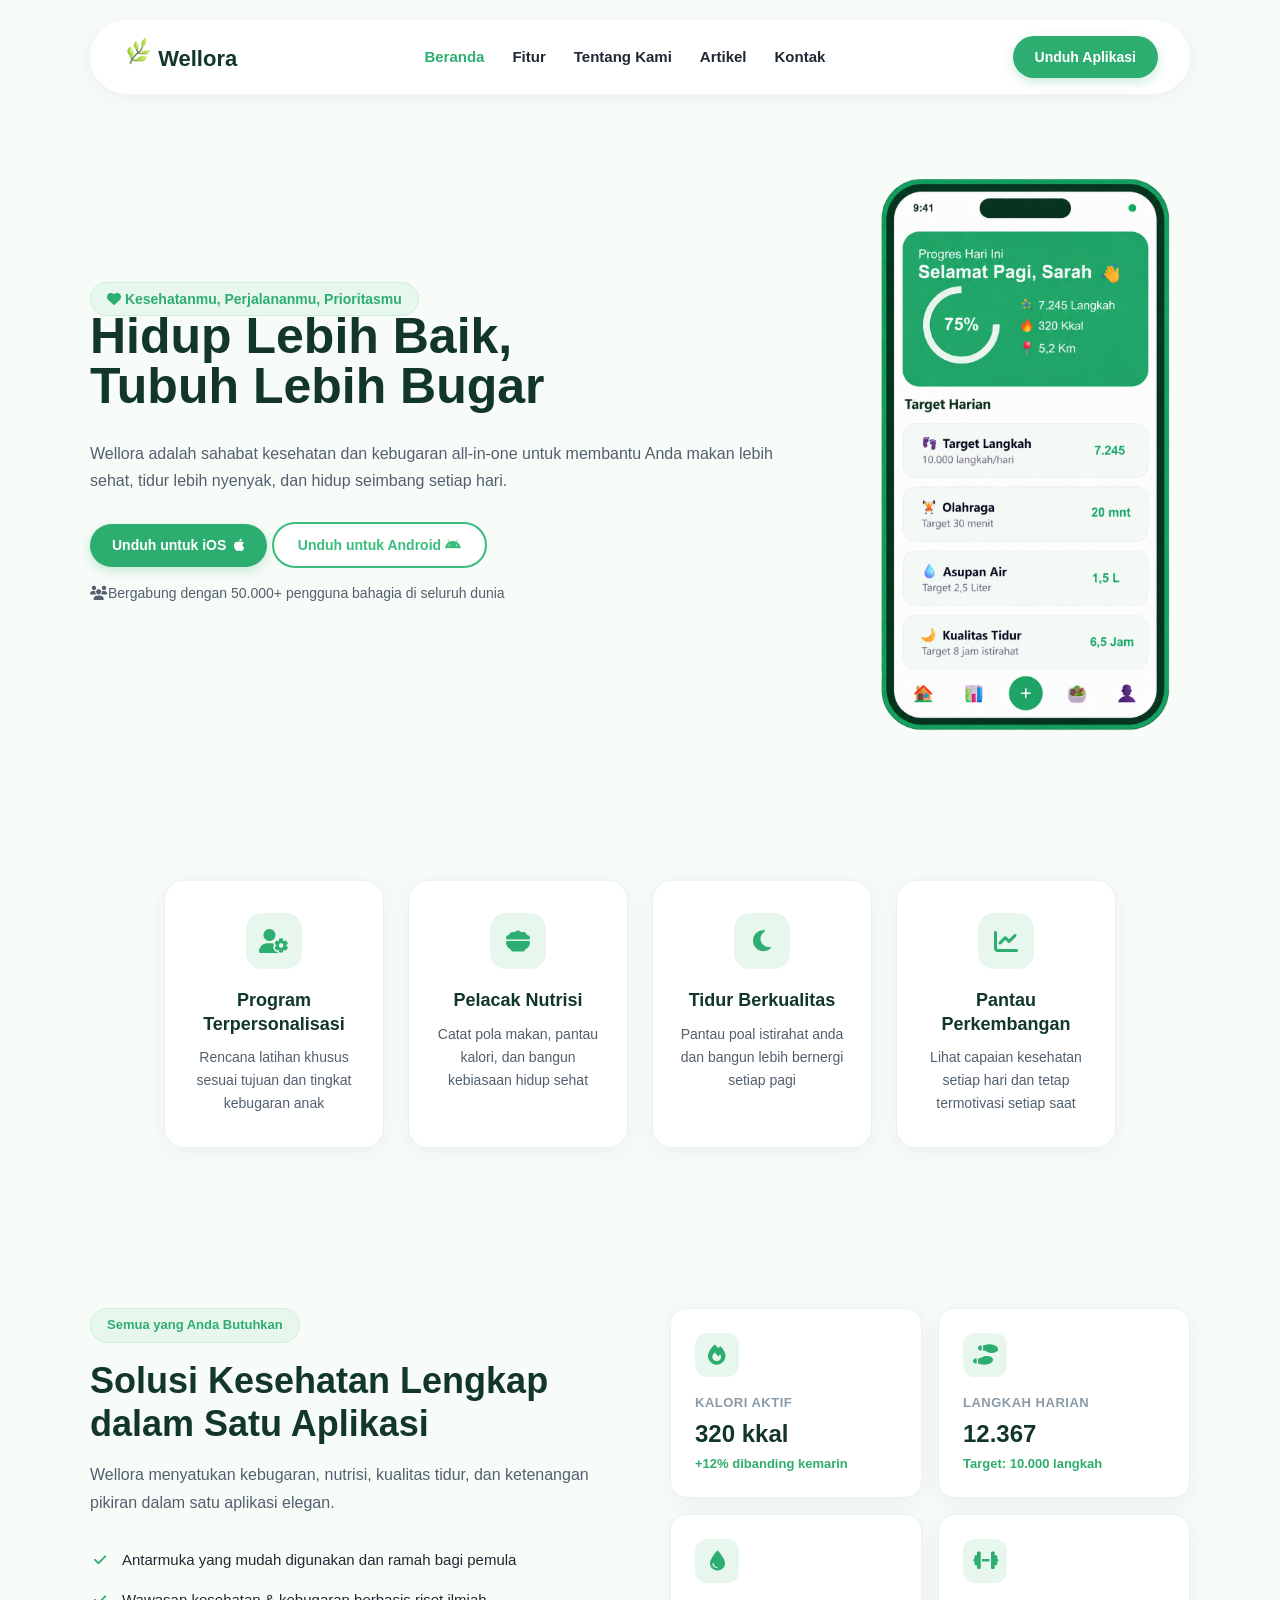
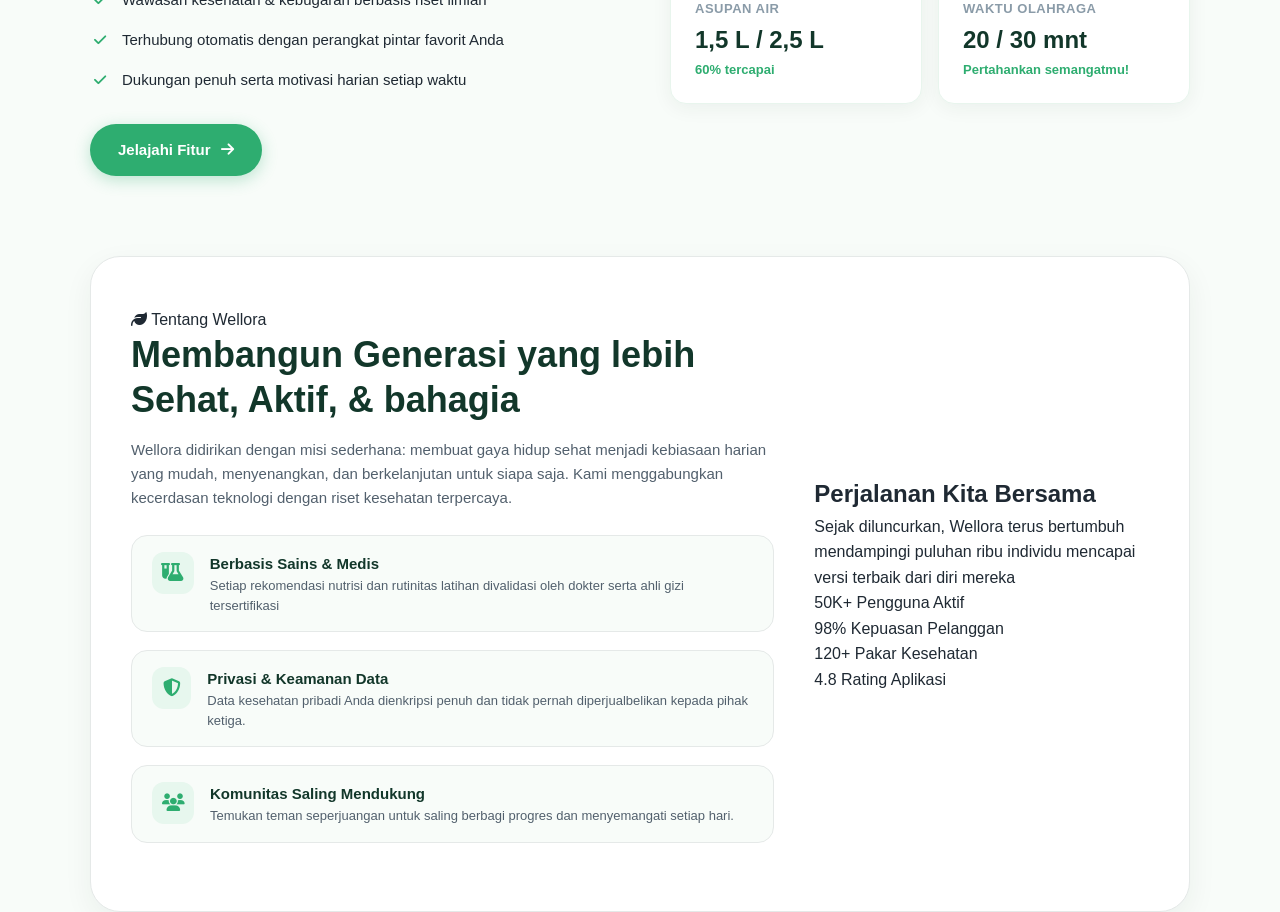
==== index.html @ 3862fff4 "penambahan about lagi" ====
<!DOCTYPE html>
<html lang="en">
<head>
    <meta charset="UTF-8">
    <meta name="viewport" content="width=device-width, initial-scale=1.0">
    <title>Wellora</title>
    <link rel="stylesheet" href="style.css">
    <link rel="stylesheet" href="https://cdnjs.cloudflare.com/ajax/libs/font-awesome/6.7.2/css/all.min.css" />
</head>
<body>
    <header>
        <!-- logo -->
        <a href="#" class="nav-logo">
            <span class="nav-logo-icon">
                <img src="assets/logo wellora.png" alt="icon wellora" width="30" height="30">
            </span>
            Wellora
            </a>
        <!-- menu -->
        <nav class="nav-menu">
        <a href="#" class="nav-item active"> Beranda </a>
        <a href="#" class="nav-item"> Fitur </a>
        <a href="#" class="nav-item"> Tentang Kami </a>
        <a href="#" class="nav-item"> Artikel </a>
        <a href="#" class="nav-item"> Kontak </a>
        </nav>

        <!-- tombol -->
         <div class="nav-button">
            <a href="#" class="btn-unduh"> Unduh Aplikasi </a>
         </div>


    </header>

    <hero>
        <section class="hero">
        <div class="text-hero">
            <span class="badge-hero">
                <i class="fa-solid fa-heart"></i>
                Kesehatanmu, Perjalananmu, Prioritasmu</span>
            <h1 class="judul-hero">
                Hidup Lebih Baik,<br> Tubuh Lebih Bugar
            </h1>

            <p class="hero-description">Wellora adalah sahabat kesehatan dan kebugaran all-in-one untuk membantu Anda makan lebih sehat, tidur
                lebih nyenyak, dan hidup seimbang setiap hari.</p>

            <a href="#" class="button-hero-ios">Unduh untuk iOS <i class="fa-brands fa-apple"></i></a>
            <a href="#" class="button-hero-android">Unduh untuk Android <i class="fa-brands fa-android"></i></a>

        <div class="tagline">
            <i class="fa-solid fa-users"></i>Bergabung dengan 50.000+ pengguna bahagia di seluruh dunia
        </div>

        </div>

        <div class="gambar-hero">
            <img src="assets/mobile.png" alt="mobile apps" class="gambar">
        </div>
        </section>
    </hero>
    <!-- card 1 -->
    <section class="features">
      <div class="features-grid">
        <div class="feature-card">
          <div class="feature-icon">
            <i class="fa-solid fa-user-gear"></i>
          </div>
          <h3 class="feature-title">Program Terpersonalisasi</h3>
          <p class="feature-desc">Rencana latihan khusus sesuai tujuan dan tingkat kebugaran anak</p>
        </div>

        <!-- card 2 -->
        <div class="feature-card">
          <div class="feature-icon">
            <i class="fa-solid fa-bowl-food"></i>
          </div>
          <h3 class="feature-title">Pelacak Nutrisi</h3>
          <p class="feature-desc">Catat pola makan, pantau kalori, dan bangun kebiasaan hidup sehat</p>
        </div>

        <!-- Card 3 -->
        <div class="feature-card">
          <div class="feature-icon">
            <i class="fa-solid fa-moon"></i>
          </div>
          <h3 class="feature-title">Tidur Berkualitas</h3>
          <p class="feature-desc">Pantau poal istirahat anda dan bangun lebih bernergi setiap pagi</p>
        </div>

        <!-- Card 4 -->
        <div class="feature-card">
          <div class="feature-icon">
            <i class="fa-solid fa-chart-line"></i>
          </div>
          <h3 class="feature-title">Pantau Perkembangan</h3>
          <p class="feature-desc">Lihat capaian kesehatan setiap hari dan tetap termotivasi setiap saat</p>
        </div>
    </section>
      <section class="solution">
        <div class="solution-container">
        <!-- Left Column -->
        <div class="solution-left">
          <span class="solution-badge">Semua yang Anda Butuhkan</span>
          <h2 class="solution-title">Solusi Kesehatan Lengkap dalam Satu Aplikasi</h2>
          <p class="solution-desc">Wellora menyatukan kebugaran, nutrisi, kualitas tidur, dan ketenangan pikiran dalam satu aplikasi elegan.</p>

          <ul class="solution-benefits">
            <li>
              <i class="fa-solid fa-check"></i>
              <span>Antarmuka yang mudah digunakan dan ramah bagi pemula</span>
            </li>
            <li>
              <i class="fa-solid fa-check"></i>
              <span>Wawasan kesehatan & kebugaran berbasis riset ilmiah</span>
            </li>
            <li>
              <i class="fa-solid fa-check"></i>
              <span>Terhubung otomatis dengan perangkat pintar favorit Anda</span>
            </li>
            <li>
              <i class="fa-solid fa-check"></i>
              <span>Dukungan penuh serta motivasi harian setiap waktu</span>
            </li>
          </ul>

          <a href="#" class="solution-btn">
            Jelajahi Fitur
            <i class="fa-solid fa-arrow-right"></i>
          </a>
        </div>

        <!-- Right Column -->
        <div class="solution-right">
          <div class="stats-grid">
            <div class="stat-card">
              <div class="stat-icon">
                <i class="fa-solid fa-fire"></i>
              </div>
              <p class="stat-label">Kalori Aktif</p>
              <p class="stat-value">320 kkal</p>
              <p class="stat-desc">+12% dibanding kemarin</p>
            </div>
            <div class="stat-card">
              <div class="stat-icon">
                <i class="fa-solid fa-shoe-prints"></i>
              </div>
              <p class="stat-label">Langkah Harian</p>
              <p class="stat-value">12.367</p>
              <p class="stat-desc">Target: 10.000 langkah</p>
            </div>
            <div class="stat-card">
              <div class="stat-icon">
                <i class="fa-solid fa-droplet"></i>
              </div>
              <p class="stat-label">Asupan Air</p>
              <p class="stat-value">1,5 L / 2,5 L</p>
              <p class="stat-desc">60% tercapai</p>
            </div>
            <div class="stat-card">
              <div class="stat-icon">
                <i class="fa-solid fa-dumbbell"></i>
              </div>
              <p class="stat-label">Waktu Olahraga</p>
              <p class="stat-value">20 / 30 mnt</p>
              <p class="stat-desc">Pertahankan semangatmu!</p>
            </div>
          </div>
        </div>
      </div>
      </section>
      
    <section class="about">
      <div class="about-kiri">
        <span class="about-badge">
          <i class="fa-solid fa-leaf"></i> Tentang Wellora
        </span>
        <h2 class="about-title"> Membangun Generasi yang lebih Sehat, Aktif, & bahagia
        </h2>
        <p class="about-desc">
          Wellora didirikan dengan misi sederhana: membuat gaya hidup sehat menjadi kebiasaan harian yang mudah, menyenangkan, dan berkelanjutan untuk siapa saja. Kami menggabungkan kecerdasan teknologi dengan riset kesehatan terpercaya.
        </p>
        <div class="about-value">
          <!-- value 1 -->
        <div class="value-item">
          <div class="value-icon">
            <i class="fa-solid fa-flask-vial"></i>
          </div>
          <div class="value-text">
              <div class="value-title">Berbasis Sains & Medis</div>
              <div class="value-desc">Setiap rekomendasi nutrisi dan rutinitas latihan divalidasi oleh dokter serta ahli gizi tersertifikasi</div>
          </div>
        </div>

                  <!-- value 2 -->
        <div class="value-item">
          <div class="value-icon">
            <i class="fa-solid fa-shield-halved"></i>
          </div>
          <div class="value-text">
            <div class="value-title">Privasi & Keamanan Data</div>
            <div class="value-desc">Data kesehatan pribadi Anda dienkripsi penuh dan tidak pernah diperjualbelikan kepada pihak ketiga.</div> 
          </div>
        </div>

                  <!-- value 3 -->
        <div class="value-item">
          <div class="value-icon">
            <i class="fa-solid fa-users"></i>
          </div>
          <div class="value-text">
          <div class="value-title">Komunitas Saling Mendukung</div>
          <div class="value-desc">Temukan teman seperjuangan untuk saling berbagi progres dan menyemangati setiap hari.</div>
          </div>
          </div>
        </div>
      </div>

      <div class="about-kanan">
        <div class="box-about-kanan">
          <h2 class="title-about-kanan"> Perjalanan Kita Bersama </h2>
          <p>Sejak diluncurkan, Wellora terus bertumbuh mendampingi 
            puluhan ribu individu mencapai versi 
            terbaik dari diri mereka</p>
            <div class="card-about-kanan">
              <div class="card-item">
                50K+
                Pengguna Aktif 
              </div>
              <div class="card-item">
                98%
                Kepuasan Pelanggan
              </div>
              <div class="card-item">
                120+
                Pakar Kesehatan
              </div>
              <div class="card-item">
                4.8
                Rating Aplikasi
              </div>
            </div>
        </div>
      </div>
    </section>
</body>
</html>
---- style.css ----
*{
    box-sizing: border-box;
    margin: 0;
    padding: 0;
}

body {
    font-family: 'Segoe UI', Tahoma, Geneva, Verdana, sans-serif;
    background-color: #F8FCF9;
    color: #1F2933;
    line-height: 1.6;
}

header {
    width: 90%;
    max-width: 1100px;
    background-color: white;
    border-radius: 40px;
    box-shadow: 0 4px 20px rgba(18, 55, 42, 0.06);
    margin: 20px auto 30px auto;
    display: flex;
    justify-content: space-between;
    padding: 16px 32px;
}

.nav-logo {
    font-size: 22px;
    font-weight: 800;
    color: #12372A;
    text-decoration: none;
}

.nav-menu {
    display: flex;
    align-items: center;
    gap: 28px;
}
.nav-item {
    text-decoration: none;
    font-weight: 600;
    font-size: 15px;
    color: #1F2933;
}

.nav-item:hover, .nav-item.active{
    color: #2EAD70;
    transition: color 0.2s ease;
}

.btn-unduh{
    background-color: #2EAD70;
    padding: 10px 22px;
    border-radius: 25px;
    color: white;
    text-decoration: none;
    font-weight: 700;
    font-size: 14px;
    display: flex;
    align-items: center;
    box-shadow: 0 4px 12px rgba(46, 173, 112, 0.25);
}

.btn-unduh:hover{
    background-color: #248C5A;
    transform: translateY(-2px);
    transition: transform 0.2px ease;
}

.hero, .about{
    width: 90%;
    max-width: 1100px;
    margin: 0 auto;
    display: flex;
    justify-content: space-between;
    align-items: center;
    gap: 40px;
    padding-top: 30px;
    padding-bottom: 60px;
}

.gambar{
    width: 100%;
    max-width: 500px;
    height: auto;
}

.badge-hero{
    color: #2EAD70;
    background-color: #E7F7EE;
    font-weight: 700;
    border-radius: 20px;
    padding: 8px 16px;
    font-size: 14px;
    border: 1px solid #cbefdb;
}

.judul-hero{
    font-size: 50px;
    font-weight: 800;
    display: flex;
    line-height: 1;
    color: #12372A;
}

.hero-description{
    font-size: 16px;
    color: #52606D;
    line-height: 1.65;
    margin-bottom: 30px;
    margin-top: 30px;
}

.button-hero-ios:hover{
    background-color: #248C5A;
    transform: translateY(-2px);
    transition: transform 0.2px ease;
}

.button-hero-ios{
    background-color: #2EAD70;
    padding: 10px 22px;
    border-radius: 25px;    
    color: white;
    font-weight: 700;
    font-size: 14px;
    display: inline-flex;
    align-items: center;
    box-shadow: 0 4px 12px rgba(46, 173, 112, 0.25);
    text-decoration: none;
    gap: 8px;
}

.button-hero-android{
    border: flex;
    padding: 13px 24px;
    border-radius: 25px;
    background-color: white;
    border: 2px solid #39bd7d;
    color: #39bd7d;
    font-weight: 700;
    font-size: 14px;
    align-items: center;
    text-decoration: none;
}

.button-hero-android:hover{
    color: white;
    background-color: #248C5A;
    transform: translateY(-2px);
    transition: transform 0.2s ease;
}

.tagline {
  font-size: 14px;
  margin-bottom: 25px;
  margin-top: 15px;
  line-height: 1.6;
  color: #52606d;
}

/* features secatin*/
.features {
  width: 90%;
  max-width: 1100px;
  margin: 0 auto;
  padding: 60px 0 80px;
}

.features-header {
  text-align: center;
  margin-bottom: 50px;
}

.features-title {
  font-size: 36px;
  font-weight: 800;
  color: #12372A;
  margin-bottom: 12px;
}

.features-subtitle {
  font-size: 16px;
  color: #52606D;
  line-height: 1.6;
}

.features-grid {
  display: flex;
  flex-wrap: wrap;
  justify-content: center;
  gap: 24px;
}

.feature-card {
  flex: 0 1 220px;
  background: white;
  border-radius: 20px;
  padding: 32px 24px;
  text-align: center;
  box-shadow: 0 4px 20px rgba(18, 55, 42, 0.06);
  border: 1px solid #E8F5ED;
  transition: all 0.3s ease;
}

.feature-card:hover {
  transform: translateY(-6px);
  box-shadow: 0 12px 32px rgba(18, 55, 42, 0.1);
  border-color: #CBEFDB;
}

.feature-icon {
  width: 56px;
  height: 56px;
  border-radius: 16px;
  background: #E7F7EE;
  display: flex;
  align-items: center;
  justify-content: center;
  margin: 0 auto 20px;
  color: #2EAD70;
  font-size: 24px;
  transition: all 0.3s ease;
}


.feature-title {
  font-size: 18px;
  font-weight: 700;
  color: #12372A;
  margin-bottom: 10px;
  line-height: 1.3;
}

.feature-desc {
  font-size: 14px;
  color: #52606D;
  line-height: 1.65;
}

.fitur{
  padding: 8px 16px;
  color: #44b980;
  font-weight: bold;
  font-size: 14px;
  background-color: #e1eae6;
  border-radius: 30px;
  border: 1px solid #afddc7;
}

.solution {
  width: 90%;
  max-width: 1100px;
  margin: 0 auto;
  padding: 80px 0;
}

.solution-container {
  display: grid;
  grid-template-columns: 1fr 1fr;
  gap: 60px;
  align-items: start;
}

/* Left Column */
.solution-badge {
  display: inline-block;
  padding: 6px 16px;
  font-size: 13px;
  font-weight: 700;
  color: #2EAD70;
  background: #E7F7EE;
  border: 1px solid #CBEFDB;
  border-radius: 100px;
  margin-bottom: 16px;
}

.solution-title {
  font-size: 36px;
  font-weight: 800;
  color: #12372A;
  line-height: 1.2;
  margin-bottom: 16px;
}

.solution-desc {
  font-size: 16px;
  color: #52606D;
  line-height: 1.7;
  margin-bottom: 32px;
}

.solution-benefits {
  list-style: none;
  margin-bottom: 32px;
}

.solution-benefits li {
  display: flex;
  align-items: flex-start;
  gap: 12px;
  font-size: 15px;
  color: #1F2933;
  line-height: 1.6;
  margin-bottom: 16px;
}

.solution-benefits i {
  color: #2EAD70;
  font-size: 14px;
  width: 20px;
  height: 20px;
  display: flex;
  align-items: center;
  justify-content: center;
  flex-shrink: 0;
  margin-top: 2px;
}

.solution-btn {
  display: inline-flex;
  align-items: center;
  gap: 10px;
  padding: 14px 28px;
  font-size: 15px;
  font-weight: 700;
  color: white;
  background: #2EAD70;
  border-radius: 100px;
  text-decoration: none;
  transition: all 0.3s ease;
  box-shadow: 0 4px 16px rgba(46, 173, 111, 0.3);
}

.solution-btn:hover {
  background: #248c5a;
  transform: translateY(-2px);
  box-shadow: 0 8px 24px rgba(46, 173, 111, 0.4);
}

/* Right Column */
.stats-grid {
  display: grid;
  grid-template-columns: 1fr 1fr;
  gap: 16px;
}

.stat-card {
  background: white;
  border-radius: 16px;
  padding: 24px;
  box-shadow: 0 4px 20px rgba(18, 55, 42, 0.06);
  border: 1px solid #E8F5ED;
  transition: all 0.3s ease;
}

.stat-card:hover {
  transform: translateY(-4px);
  box-shadow: 0 12px 32px rgba(18, 55, 42, 0.1);
  border-color: #CBEFDB;
}

.stat-icon {
  width: 44px;
  height: 44px;
  border-radius: 12px;
  background: #E7F7EE;
  display: flex;
  align-items: center;
  justify-content: center;
  color: #2EAD70;
  font-size: 20px;
  margin-bottom: 16px;
}

.stat-label {
  font-size: 13px;
  font-weight: 600;
  color: #8A9BA8;
  text-transform: uppercase;
  letter-spacing: 0.5px;
  margin-bottom: 6px;
}

.stat-value {
  font-size: 24px;
  font-weight: 800;
  color: #12372A;
  line-height: 1.2;
  margin-bottom: 6px;
}

.stat-desc {
  font-size: 13px;
  color: #2EAD70;
  font-weight: 600;
  line-height: 1.4;
}
/* about */


.about{
  background-color: white;
  border-radius: 30px;
  box-shadow: 0 10px 30px rgba(18, 55, 42, 0.06);
  border:  1px solid #E5E9E8;
  padding: 50px 40px;
}

.about-kiri{

}

.about-title{
  font-size: 36px;
  color: #12372A;
  font-weight: 800;
  line-height: 1.25;
  margin-bottom: 16px;
}

.about-desc{
  font-size: 15px;
  color: #52606D;
  line-height: 1.6;
  margin-bottom: 25px;
}

.value-item{
  display: flex;
  gap: 16px;
  background-color: #F8FCF9;
  padding: 16px 20px;
  border-radius: 16px;
  border: 1px solid #E5E9E8;
  margin-bottom: 18px;
}

.value-icon{
  border-radius: 12px;
  font-size: 18px;
  color: #2EAD70;
  background-color: #E7F7EE;
  width: 42px;
  height: 42px;
  display: flex;
  align-items: center;
  justify-content: center;
}

.value-title{
  font-weight: 700;
  font-size: 15px;
  color: #12372A;
}

.value-desc{
  font-size: 13px;
  color: #52606D;
  line-height: 1.5;
}
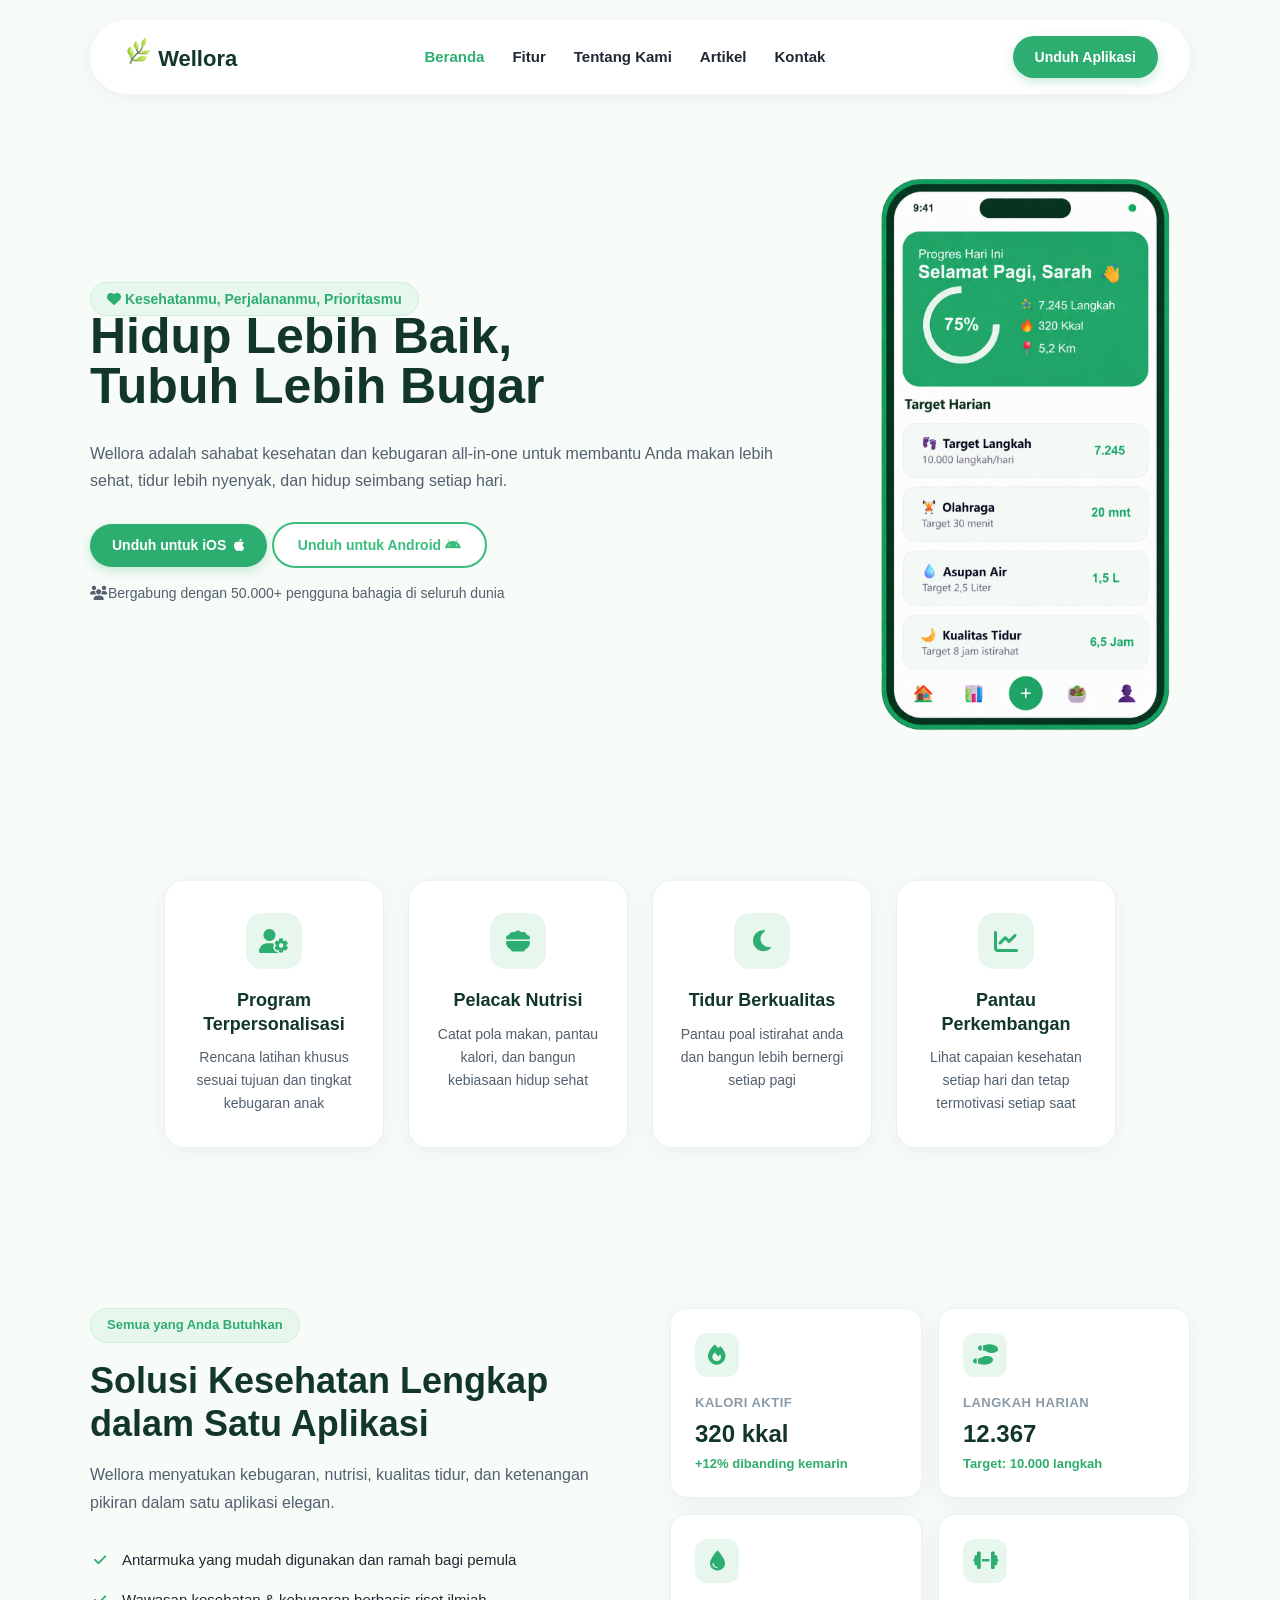
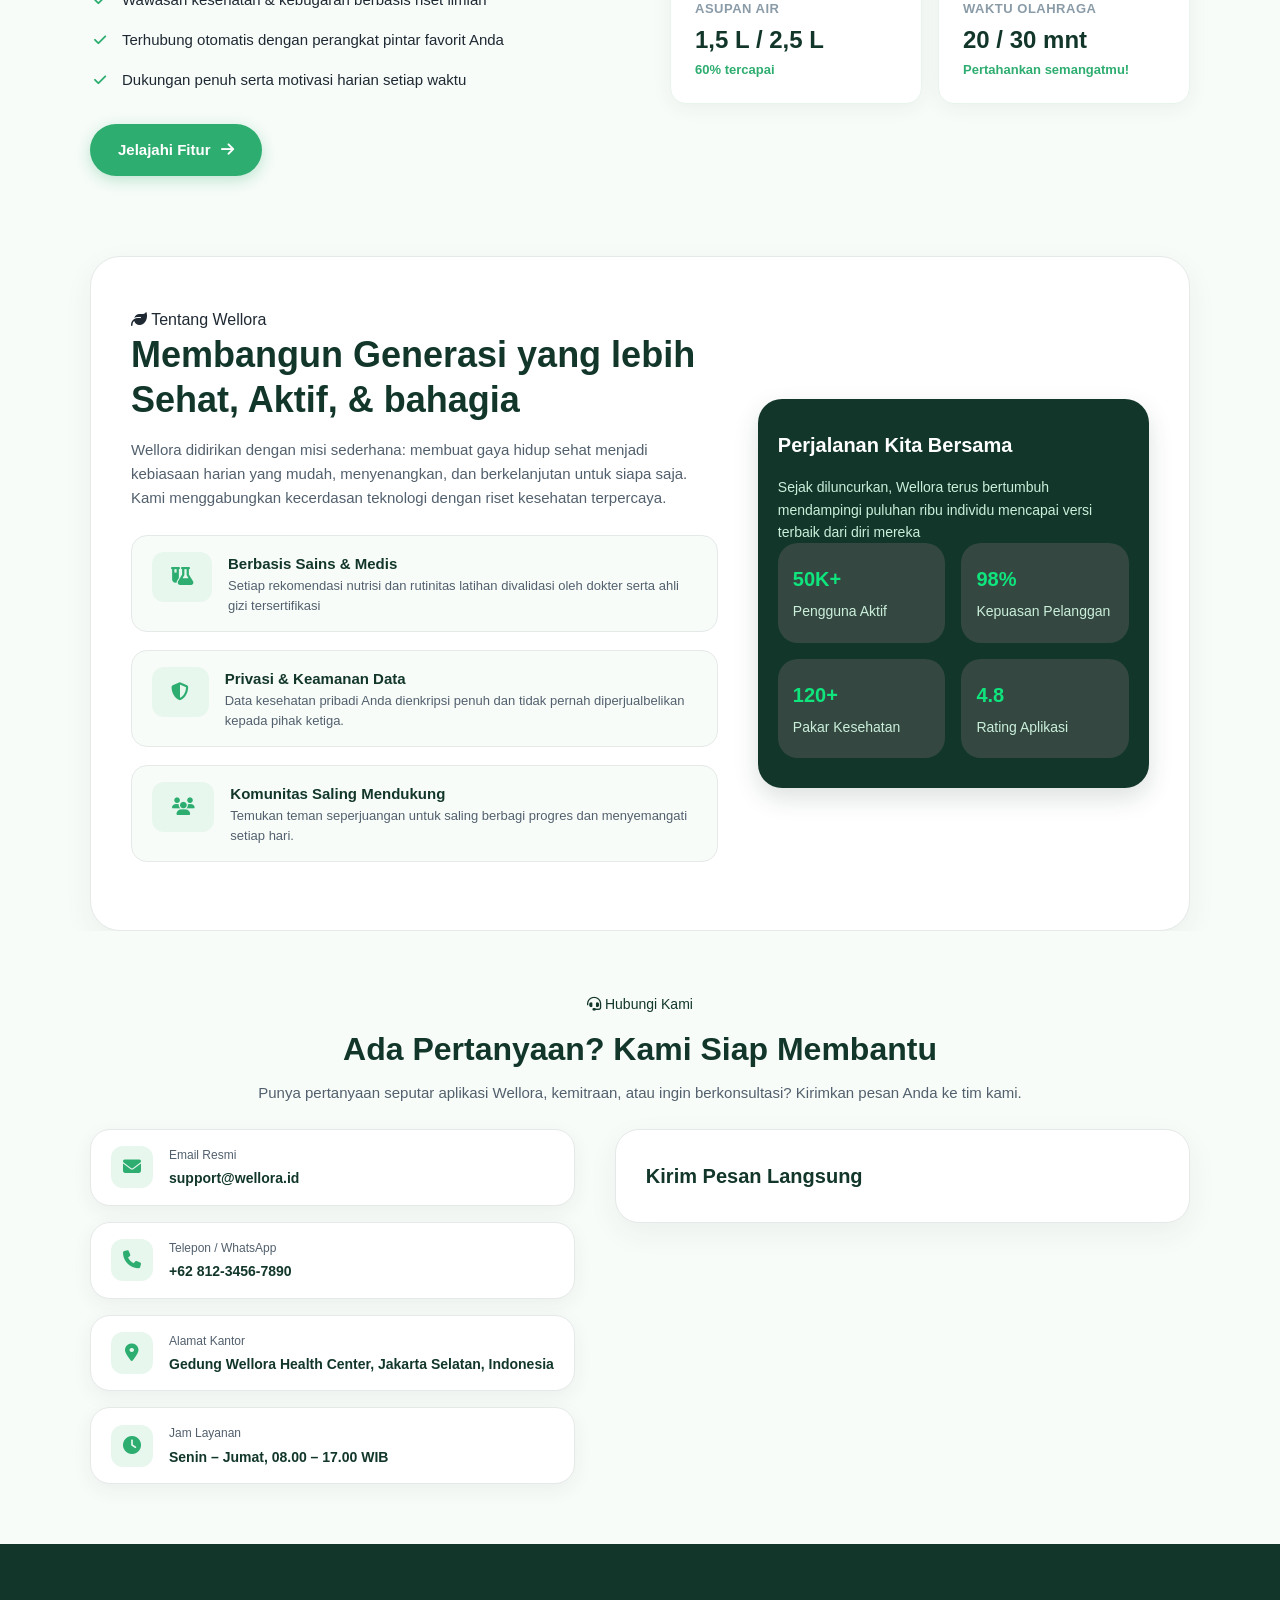
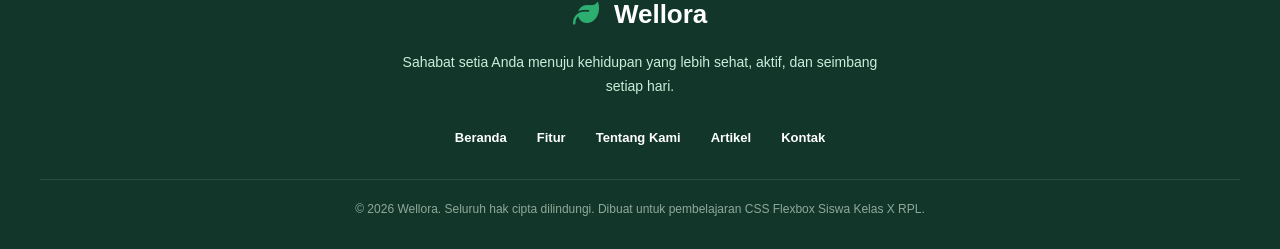
==== commit df90d530: "penambahan banyak hal" ====
--- a/index.html
+++ b/index.html
@@ -220,29 +220,106 @@
       <div class="about-kanan">
         <div class="box-about-kanan">
           <h2 class="title-about-kanan"> Perjalanan Kita Bersama </h2>
-          <p>Sejak diluncurkan, Wellora terus bertumbuh mendampingi 
+          <p class="about-kanan-desc">Sejak diluncurkan, Wellora terus bertumbuh mendampingi 
             puluhan ribu individu mencapai versi 
             terbaik dari diri mereka</p>
             <div class="card-about-kanan">
               <div class="card-item">
-                50K+
-                Pengguna Aktif 
+                <div class="card-title">50K+</div>
+                <div class="card-desc">Pengguna Aktif</div>
               </div>
               <div class="card-item">
-                98%
-                Kepuasan Pelanggan
+                <div class="card-title">98%</div>
+                <div class="card-desc">Kepuasan Pelanggan</div>
               </div>
               <div class="card-item">
-                120+
-                Pakar Kesehatan
+                <div class="card-title">120+</div>
+                <div class="card-desc">Pakar Kesehatan</div>
               </div>
               <div class="card-item">
-                4.8
-                Rating Aplikasi
+                <div class="card-title">4.8</div>
+                <div class="card-desc">Rating Aplikasi</div>
               </div>
             </div>
         </div>
       </div>
     </section>
+
+<section class="call">
+  <div class="call-header">
+    <span class="call-badge">
+      <i class="fa-solid fa-headset"></i> Hubungi Kami
+    </span>
+    <h2 class="call-title">Ada Pertanyaan? Kami Siap Membantu</h2>
+    <p class="call-desc">
+      Punya pertanyaan seputar aplikasi Wellora, kemitraan, atau ingin berkonsultasi? Kirimkan pesan Anda ke tim kami.
+    </p>
+  </div>
+
+  <div class="call-wrapper">
+
+    <div class="call-kiri">
+      <div class="call-item-card">
+        <div class="call-icon"><i class="fa-solid fa-envelope"></i></div>
+        <div class="call-text">
+          <div class="call-title-card">Email Resmi</div>
+          <div class="call-desc-card">support@wellora.id</div>
+        </div>
+      </div>
+
+      <div class="call-item-card">
+        <div class="call-icon"><i class="fa-solid fa-phone"></i></div>
+        <div class="call-text">
+          <div class="call-title-card">Telepon / WhatsApp</div>
+          <div class="call-desc-card">+62 812-3456-7890</div>
+        </div>
+      </div>
+
+      <div class="call-item-card">
+        <div class="call-icon"><i class="fa-solid fa-location-dot"></i></div>
+        <div class="call-text">
+          <div class="call-title-card">Alamat Kantor</div>
+          <div class="call-desc-card">Gedung Wellora Health Center, Jakarta Selatan, Indonesia</div>
+        </div>
+      </div>
+
+      <div class="call-item-card">
+        <div class="call-icon"><i class="fa-solid fa-clock"></i></div>
+        <div class="call-text">
+          <div class="call-title-card">Jam Layanan</div>
+          <div class="call-desc-card">Senin – Jumat, 08.00 – 17.00 WIB</div>
+        </div>
+      </div>
+    </div>
+    <!-- .call-kiri DITUTUP di atas, sebelum .call-kanan -->
+
+    <div class="call-kanan">
+      <h3 class="call-form-title">Kirim Pesan Langsung</h3>
+    </div>
+
+  </div>
+</section>
+<!-- FOOTER -->
+    <footer class="footer">
+      <div class="footer-logo">
+        <i class="fa-solid fa-leaf"></i> Wellora
+      </div>
+      
+      <p class="footer-tagline">
+        Sahabat setia Anda menuju kehidupan yang lebih sehat, aktif, dan seimbang setiap hari.
+      </p>
+
+      <nav class="footer-nav">
+        <a href="#beranda">Beranda</a>
+        <a href="#fitur">Fitur</a>
+        <a href="#tentang">Tentang Kami</a>
+        <a href="#solusi">Artikel</a>
+        <a href="#kontak">Kontak</a>
+      </nav>
+
+      <div class="footer-bottom">
+        <p>© 2026 Wellora. Seluruh hak cipta dilindungi. Dibuat untuk pembelajaran CSS Flexbox Siswa Kelas X RPL.</p>
+      </div>
+    </footer>
 </body>
 </html>
--- a/style.css
+++ b/style.css
@@ -398,19 +398,30 @@
 /* about */
 
 
-.about{
+.about {
   background-color: white;
   border-radius: 30px;
   box-shadow: 0 10px 30px rgba(18, 55, 42, 0.06);
-  border:  1px solid #E5E9E8;
+  border: 1px solid #E5E9E8;
   padding: 50px 40px;
-}
-
-.about-kiri{
-
-}
-
-.about-title{
+  display: flex;
+  align-items: center;
+  gap: 40px;
+}
+
+.about-kiri {
+  flex: 1.5;
+  display: flex;
+  flex-direction: column;
+}
+
+.about-kanan {
+  flex: 1;
+  display: flex;
+  flex-direction: column;
+}
+
+.about-title {
   font-size: 36px;
   color: #12372A;
   font-weight: 800;
@@ -418,14 +429,14 @@
   margin-bottom: 16px;
 }
 
-.about-desc{
+.about-desc {
   font-size: 15px;
   color: #52606D;
   line-height: 1.6;
   margin-bottom: 25px;
 }
 
-.value-item{
+.value-item {
   display: flex;
   gap: 16px;
   background-color: #F8FCF9;
@@ -435,26 +446,237 @@
   margin-bottom: 18px;
 }
 
-.value-icon{
+.value-icon {
   border-radius: 12px;
   font-size: 18px;
   color: #2EAD70;
   background-color: #E7F7EE;
-  width: 42px;
-  height: 42px;
+  width: 70px;
+  height: 50px;
   display: flex;
   align-items: center;
   justify-content: center;
 }
 
-.value-title{
+.value-title {
   font-weight: 700;
   font-size: 15px;
   color: #12372A;
 }
 
-.value-desc{
+.value-desc {
   font-size: 13px;
   color: #52606D;
   line-height: 1.5;
+}
+
+.box-about-kanan {
+  background-color: #12372A;
+  color: white;
+  padding: 30px 20px;
+  border-radius: 24px;
+  box-shadow: 0 10px 25px rgba(18, 55, 42, 0.15);
+  flex: 1;
+  min-width: 0;
+  display: flex;
+  flex-direction: column;
+}
+
+.title-about-kanan {
+  margin-bottom: 15px;
+  font-size: 20px;
+  font-weight: 800;
+  color: white;
+}
+
+.about-kanan-desc {
+  line-height: 1.6;
+  font-size: 14px;
+  color: #cbefdb;
+}
+
+.card-about-kanan {
+  display: flex;
+  flex-wrap: wrap;
+  gap: 16px;
+}
+
+.card-item {
+  background-color: #344841;
+  flex: 1 1 40%;
+  min-width: 0;
+  padding: 20px 15px;
+  border-radius: 20px;
+  display: flex;
+  flex-direction: column;
+  overflow-wrap: break-word;
+}
+
+
+.card-title{
+  font-size: 20px;
+  font-weight: 800;
+  color:#0fe47d;
+}
+
+.card-desc{
+  font-size: 14px;
+  color: #cbefdb;
+  margin-top: 5px;
+}
+
+.call {
+  padding: 60px 20px;
+  background-color: #F8FCF9;
+}
+
+.call-kiri {
+  display: flex;
+  flex-direction: column;
+  gap: 16px;
+  max-width: 520px;
+  margin: 0 auto;
+}
+
+.call-header {
+  text-align: center;
+  margin-bottom: 24px;
+}
+
+.call-badge {
+  font-size: 14px;
+  color: #12372A;
+}
+
+.call-title {
+  font-size: 32px;
+  font-weight: 800;
+  color: #12372A;
+  line-height: 1.25;
+  margin: 12px 0;
+}
+
+.call-desc {
+  font-size: 15px;
+  color: #52606D;
+  line-height: 1.6;
+}
+
+.call-item-card {
+  display: flex;
+  align-items: center;
+  gap: 16px;
+  background-color: white;
+  padding: 16px 20px; 
+  border-radius: 20px;
+  border: 1px solid #E5E9E8;
+  box-shadow: 0 6px 20px rgba(18, 55, 42, 0.06);
+}
+
+.call-icon {
+  width: 42px;
+  height: 42px;
+  display: flex;
+  align-items: center;
+  justify-content: center;
+  border-radius: 12px;
+  font-size: 18px;
+  color: #2EAD70;
+  background-color: #E7F7EE;
+}
+
+.call-title-card {
+  font-size: 12px;
+  color: #52606D;
+  margin-bottom: 4px;
+}
+
+.call-desc-card {
+  font-size: 14px;
+  font-weight: 700;
+  color: #12372A;
+  line-height: 1.4;
+}
+
+.call-wrapper {
+  display: flex;
+  flex-direction: row;
+  align-items: flex-start;
+  gap: 40px;
+  max-width: 1100px;
+  margin: 0 auto;
+}
+
+.call-kanan {
+  flex: 1.2;
+  min-width: 0;
+  padding: 30px;
+  background-color: white;
+  border-radius: 24px;
+  border: 1px solid #E5E9E8;
+  box-shadow: 0 10px 30px rgba(18, 55, 42, 0.06);
+}
+
+.call-form-title {
+  font-size: 20px;
+  font-weight: 800;
+  color: #12372A;
+  margin: 0;
+}
+
+/* ==================== FOOTER ==================== */
+.footer {
+  background-color: #12372a;
+  color: white;
+  text-align: center;
+  padding: 50px 40px 30px;
+}
+
+.footer-logo {
+  font-size: 26px;
+  font-weight: 800;
+  margin-bottom: 15px;
+}
+
+.footer-logo i {
+  color: #2ead70;
+  margin-right: 8px;
+}
+
+.footer-tagline {
+  color: #cbeddb;
+  font-size: 14px;
+  max-width: 500px;
+  margin: 0 auto 30px;
+  line-height: 1.7;
+}
+
+.footer-nav {
+  display: flex;
+  justify-content: center;
+  gap: 30px;
+  flex-wrap: wrap;
+  margin-bottom: 30px;
+}
+
+.footer-nav a {
+  color: white;
+  text-decoration: none;
+  font-size: 13px;
+  font-weight: 600;
+  transition: color 0.2s ease;
+}
+
+.footer-nav a:hover {
+  color: #2ead70;
+}
+
+.footer-bottom {
+  border-top: 1px solid #294b3e;
+  padding-top: 20px;
+}
+
+.footer-bottom p {
+  color: #8fa89a;
+  font-size: 12px;
 }
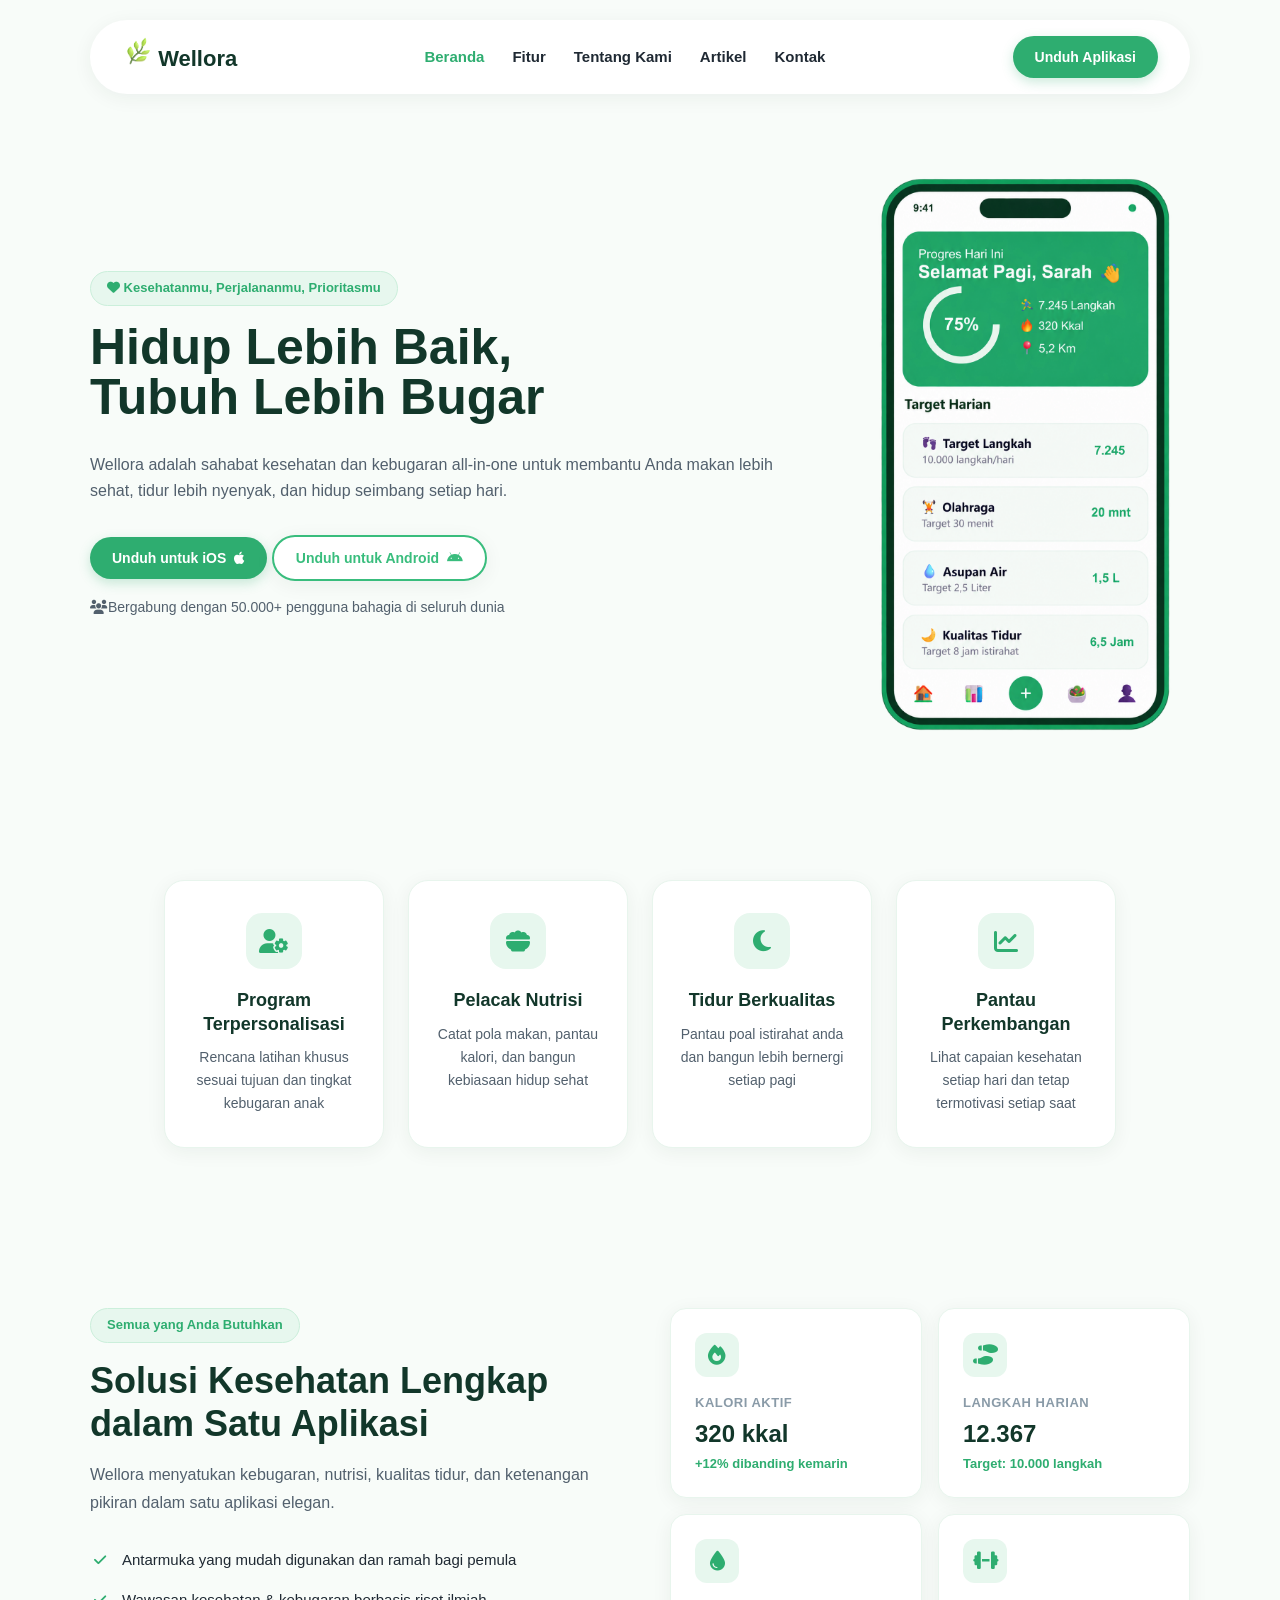
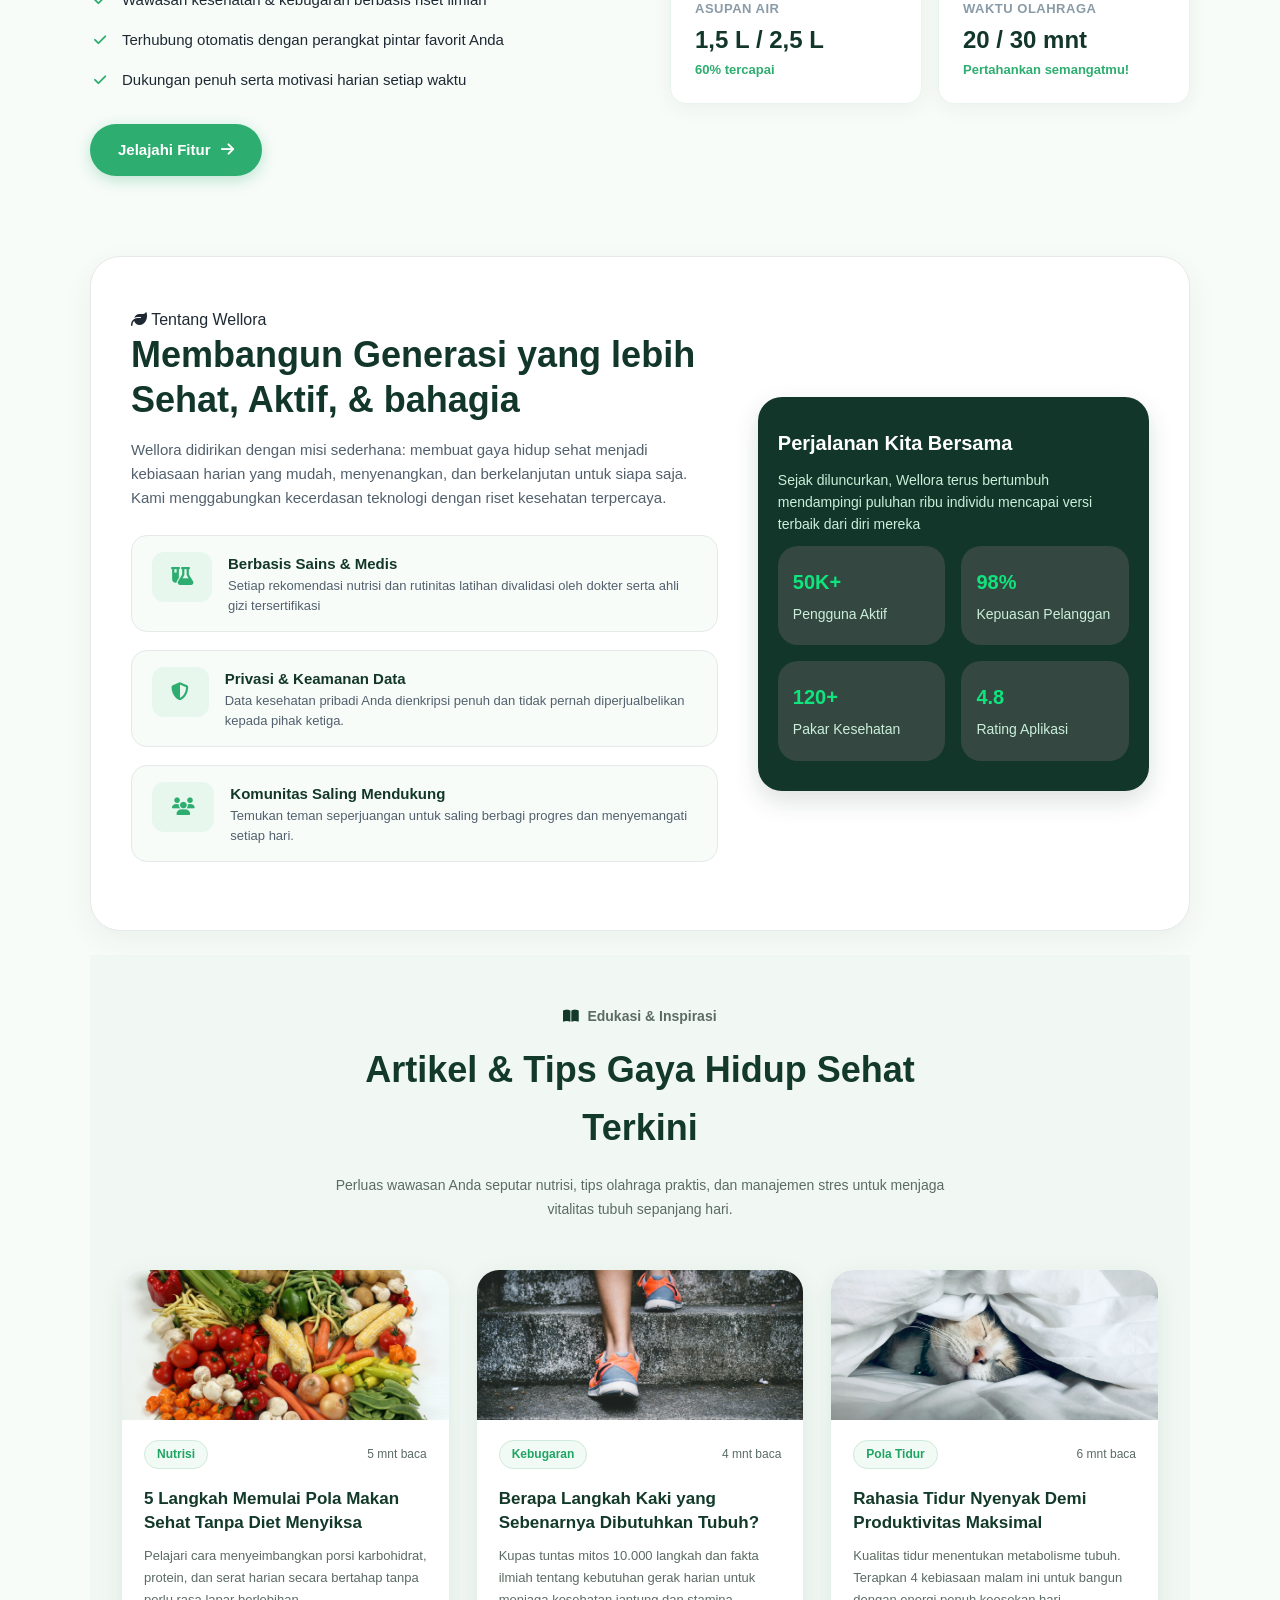
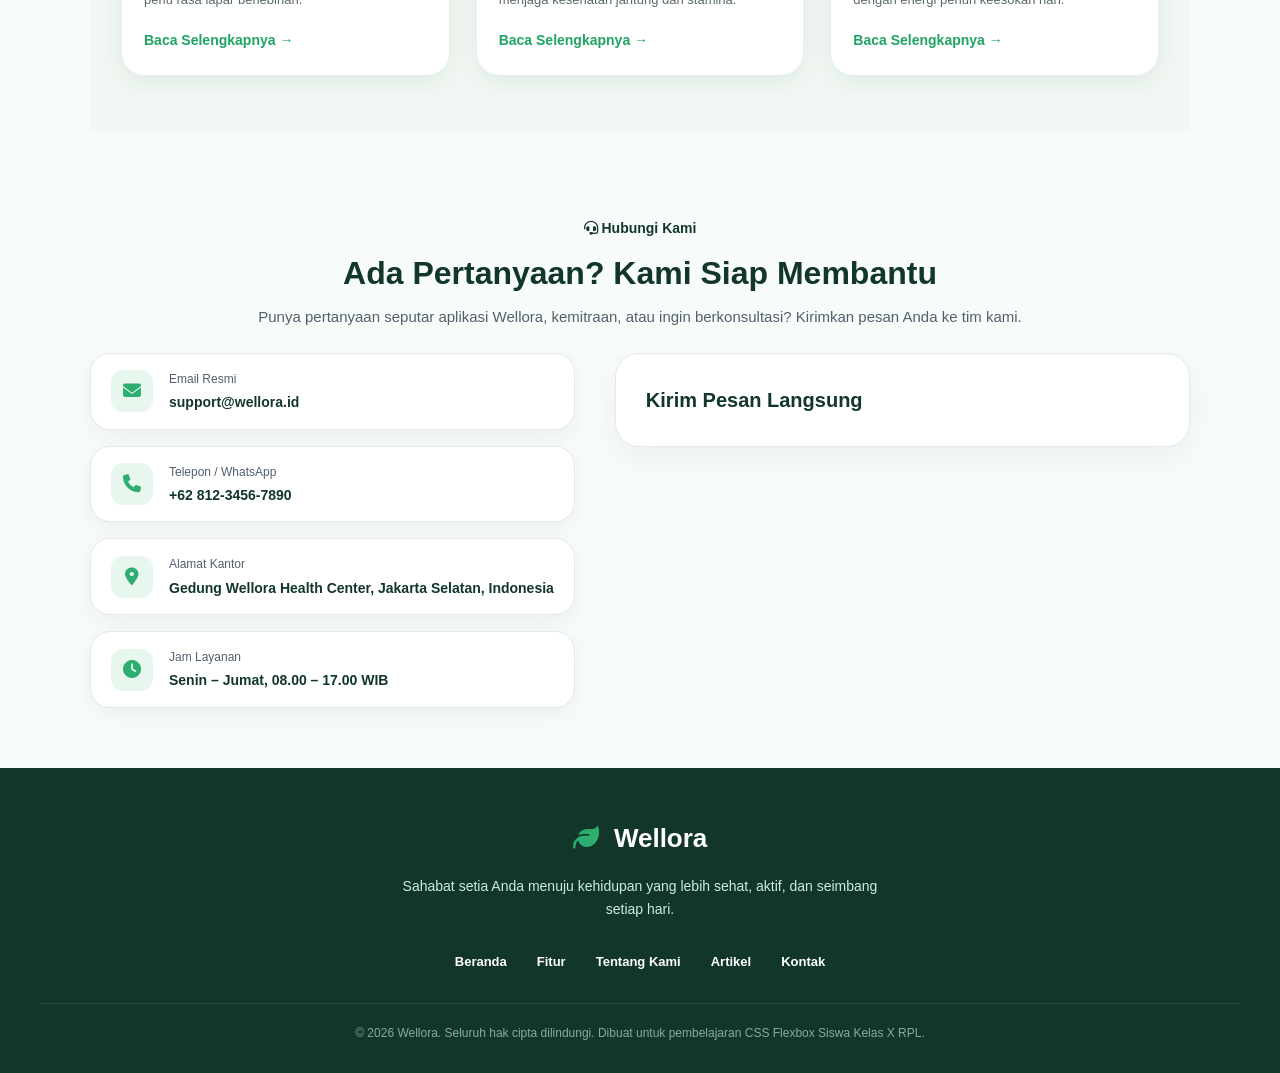
==== commit 5516b0be: "penambahan artikel" ====
--- a/index.html
+++ b/index.html
@@ -18,16 +18,16 @@
             </a>
         <!-- menu -->
         <nav class="nav-menu">
-        <a href="#" class="nav-item active"> Beranda </a>
-        <a href="#" class="nav-item"> Fitur </a>
-        <a href="#" class="nav-item"> Tentang Kami </a>
-        <a href="#" class="nav-item"> Artikel </a>
-        <a href="#" class="nav-item"> Kontak </a>
+        <a href="#beranda" class="nav-item active"> Beranda </a>
+        <a href="#fitur" class="nav-item"> Fitur </a>
+        <a href="#tentang" class="nav-item"> Tentang Kami </a>
+        <a href="#artikel" class="nav-item"> Artikel </a>
+        <a href="#kontak" class="nav-item"> Kontak </a>
         </nav>
 
         <!-- tombol -->
          <div class="nav-button">
-            <a href="#" class="btn-unduh"> Unduh Aplikasi </a>
+            <a href="#unduh" class="btn-unduh"> Unduh Aplikasi </a>
          </div>
 
 
@@ -46,8 +46,8 @@
             <p class="hero-description">Wellora adalah sahabat kesehatan dan kebugaran all-in-one untuk membantu Anda makan lebih sehat, tidur
                 lebih nyenyak, dan hidup seimbang setiap hari.</p>
 
-            <a href="#" class="button-hero-ios">Unduh untuk iOS <i class="fa-brands fa-apple"></i></a>
-            <a href="#" class="button-hero-android">Unduh untuk Android <i class="fa-brands fa-android"></i></a>
+            <a href="#unduh-ios" class="button-hero-ios">Unduh untuk iOS <i class="fa-brands fa-apple"></i></a>
+            <a href="#unduh-android" class="button-hero-android">Unduh untuk Android <i class="fa-brands fa-android"></i></a>
 
         <div class="tagline">
             <i class="fa-solid fa-users"></i>Bergabung dengan 50.000+ pengguna bahagia di seluruh dunia
@@ -125,7 +125,7 @@
             </li>
           </ul>
 
-          <a href="#" class="solution-btn">
+          <a href="#jelajahi-fitur" class="solution-btn">
             Jelajahi Fitur
             <i class="fa-solid fa-arrow-right"></i>
           </a>
@@ -245,6 +245,61 @@
       </div>
     </section>
 
+<section class="section-artikel">
+
+  <div class="head">
+    <span class="eyebrow"><i class="fa-solid fa-book-open"></i> Edukasi & Inspirasi</span>
+    <h2>Artikel & Tips Gaya Hidup Sehat Terkini</h2>
+    <p>Perluas wawasan Anda seputar nutrisi, tips olahraga praktis, dan manajemen stres untuk menjaga vitalitas tubuh sepanjang hari.</p>
+  </div>
+
+  <div class="grid">
+
+    <!-- KARTU 1 -->
+    <article class="card">
+      <img src="assets/sayur.jpg" alt="Aneka sayuran segar">
+      <div class="body">
+        <div class="meta">
+          <span class="chip">Nutrisi</span>
+          <span>5 mnt baca</span>
+        </div>
+        <h3>5 Langkah Memulai Pola Makan Sehat Tanpa Diet Menyiksa</h3>
+        <p>Pelajari cara menyeimbangkan porsi karbohidrat, protein, dan serat harian secara bertahap tanpa perlu rasa lapar berlebihan.</p>
+        <a class="more" href="artikel-1.html">Baca Selengkapnya →</a>
+      </div>
+    </article>
+
+    <!-- KARTU 2 -->
+    <article class="card">
+      <img src="assets/tangga.jpg" alt="Kaki berlari menaiki tangga">
+      <div class="body">
+        <div class="meta">
+          <span class="chip">Kebugaran</span>
+          <span>4 mnt baca</span>
+        </div>
+        <h3>Berapa Langkah Kaki yang Sebenarnya Dibutuhkan Tubuh?</h3>
+        <p>Kupas tuntas mitos 10.000 langkah dan fakta ilmiah tentang kebutuhan gerak harian untuk menjaga kesehatan jantung dan stamina.</p>
+        <a class="more" href="artikel-2.html">Baca Selengkapnya →</a>
+      </div>
+    </article>
+
+    <!-- KARTU 3 -->
+    <article class="card">
+      <img src="assets/tidur.jpg" alt="Kucing tidur di bawah selimut">
+      <div class="body">
+        <div class="meta">
+          <span class="chip">Pola Tidur</span>
+          <span>6 mnt baca</span>
+        </div>
+        <h3>Rahasia Tidur Nyenyak Demi Produktivitas Maksimal</h3>
+        <p>Kualitas tidur menentukan metabolisme tubuh. Terapkan 4 kebiasaan malam ini untuk bangun dengan energi penuh keesokan hari.</p>
+        <a class="more" href="artikel-3.html">Baca Selengkapnya →</a>
+      </div>
+    </article>
+
+  </div>
+</section>
+
 <section class="call">
   <div class="call-header">
     <span class="call-badge">
--- a/style.css
+++ b/style.css
@@ -85,13 +85,15 @@
 }
 
 .badge-hero{
-    color: #2EAD70;
-    background-color: #E7F7EE;
-    font-weight: 700;
-    border-radius: 20px;
-    padding: 8px 16px;
-    font-size: 14px;
-    border: 1px solid #cbefdb;
+  display: inline-block;
+  padding: 6px 16px;
+  font-size: 13px;
+  font-weight: 700;
+  color: #2EAD70;
+  background: #E7F7EE;
+  border: 1px solid #CBEFDB;
+  border-radius: 100px;
+  margin-bottom: 16px;
 }
 
 .judul-hero{
@@ -132,7 +134,7 @@
 
 .button-hero-android{
     border: flex;
-    padding: 13px 24px;
+    padding: 10px 22px;
     border-radius: 25px;
     background-color: white;
     border: 2px solid #39bd7d;
@@ -141,13 +143,16 @@
     font-size: 14px;
     align-items: center;
     text-decoration: none;
+    display: inline-flex;
+    gap: 8px;
+    box-shadow: 0 4px 20px rgba(18, 55, 42, 0.06);
 }
 
 .button-hero-android:hover{
     color: white;
     background-color: #248C5A;
     transform: translateY(-2px);
-    transition: transform 0.2s ease;
+    transition: transform 0.2px ease;
 }
 
 .tagline {
@@ -483,7 +488,7 @@
 }
 
 .title-about-kanan {
-  margin-bottom: 15px;
+  margin-bottom: 10px;
   font-size: 20px;
   font-weight: 800;
   color: white;
@@ -493,6 +498,7 @@
   line-height: 1.6;
   font-size: 14px;
   color: #cbefdb;
+  margin-bottom: 10px;
 }
 
 .card-about-kanan {
@@ -546,6 +552,7 @@
 .call-badge {
   font-size: 14px;
   color: #12372A;
+  font-weight: 700;
 }
 
 .call-title {
@@ -679,4 +686,190 @@
 .footer-bottom p {
   color: #8fa89a;
   font-size: 12px;
+}
+
+/* ===== Section Artikel ===== */
+.section-artikel {
+  background: #f1f8f3;
+  max-width: 1100px;
+  margin: 24px auto;
+  padding: 48px 32px 56px;
+  color: #13392a;
+  font-family: "Segoe UI", sans-serif;
+}
+.section-artikel * {
+  box-sizing: border-box;
+}
+
+/* Judul bagian atas */
+.section-artikel .head {
+  text-align: center;
+  max-width: 620px;
+  margin: 0 auto 48px;
+}
+.section-artikel .eyebrow {
+  font-size: 14px;
+  color: #5b6b63;
+  display: inline-flex;
+  align-items: center;
+  gap: 8px;
+  font-weight: 700;
+}
+.section-artikel .eyebrow i {
+  color: #13392a;
+}
+.section-artikel .head h2 {
+  font-size: 36px;
+  margin: 12px 0 18px;
+}
+.section-artikel .head p {
+  color: #5b6b63;
+  font-size: 14px;
+  line-height: 1.7;
+  margin: 0;
+}
+
+/* 3 kartu berjajar */
+.section-artikel .grid {
+  display: grid;
+  grid-template-columns: repeat(auto-fit, minmax(260px, 1fr));
+  gap: 28px;
+}
+
+/* Kartu */
+.section-artikel .card {
+  background: #ffffff;
+  border-radius: 22px;
+  overflow: hidden;
+  box-shadow: 0 6px 24px rgba(19, 57, 42, 0.08);
+  display: flex;
+  flex-direction: column;
+}
+.section-artikel .card img {
+  width: 100%;
+  height: 150px;
+  object-fit: cover;
+  background: #cfe9da;
+}
+.section-artikel .body {
+  padding: 20px 22px 24px;
+  display: flex;
+  flex-direction: column;
+  flex: 1;
+}
+
+/* Kategori + waktu baca */
+.section-artikel .meta {
+  display: flex;
+  justify-content: space-between;
+  align-items: center;
+  font-size: 12px;
+  color: #5b6b63;
+}
+.section-artikel .chip {
+  color: #1fa463;
+  background: #f1faf5;
+  border: 1px solid #cfe9da;
+  border-radius: 999px;
+  padding: 4px 12px;
+  font-weight: 600;
+}
+
+.section-artikel .card h3 {
+  font-size: 17px;
+  line-height: 1.4;
+  margin: 18px 0 10px;
+}
+.section-artikel .card p {
+  font-size: 13px;
+  line-height: 1.7;
+  color: #5b6b63;
+  margin: 0 0 18px;
+  flex: 1;
+}
+
+/* Link Baca Selengkapnya */
+.section-artikel .more {
+  color: #1fa463;
+  font-weight: 700;
+  font-size: 14px;
+  text-decoration: none;
+}
+.section-artikel .more:hover {
+  text-decoration: underline;
+}
+
+/* ===== Halaman Artikel ===== */
+.halaman-artikel {
+  max-width: 680px;
+  margin: 40px auto;
+  padding: 0 20px;
+  color: #13392a;
+  font-family: "Segoe UI", sans-serif;
+  background-color: white;
+  border-radius: 20px;
+  box-shadow: 0 10px 30px rgba(18, 55, 42, 0.06);
+}
+.halaman-artikel * {
+  box-sizing: border-box;
+}
+.halaman-artikel .kembali {
+  display: inline-block;
+  margin-bottom: 20px;
+  margin-top: 20px;
+  color: #1fa463;
+  font-weight: 700;
+  text-decoration: none;
+  background-color: #cbeddb;
+  border-radius: 20px;
+  padding: 5px 10px;
+  border: 1px solid #1fa463;
+}
+.halaman-artikel .kembali:hover {
+  text-decoration: underline;
+  transform: translateY(-2px);
+  transition: transform 0.2px ease;
+}
+.halaman-artikel img {
+  width: 100%;
+  height: 280px;
+  object-fit: cover;
+  border-radius: 22px;
+  margin-bottom: 20px;
+  background: #cfe9da;
+}
+.halaman-artikel .meta {
+  display: flex;
+  justify-content: space-between;
+  align-items: center;
+  font-size: 13px;
+  color: #5b6b63;
+}
+.halaman-artikel .chip {
+  color: #1fa463;
+  background: #f1faf5;
+  border: 1px solid #cfe9da;
+  border-radius: 999px;
+  padding: 4px 12px;
+  font-weight: 600;
+}
+.halaman-artikel h1 {
+  font-size: 30px;
+  line-height: 1.3;
+  margin: 18px 0;
+}
+.halaman-artikel h2 {
+  font-size: 20px;
+  margin: 28px 0 10px;
+}
+.halaman-artikel p {
+  font-size: 16px;
+  line-height: 1.8;
+  color: #34483f;
+  margin: 0 0 14px;
+}
+.halaman-artikel ul {
+  padding-left: 22px;
+  color: #34483f;
+  line-height: 1.8;
 }
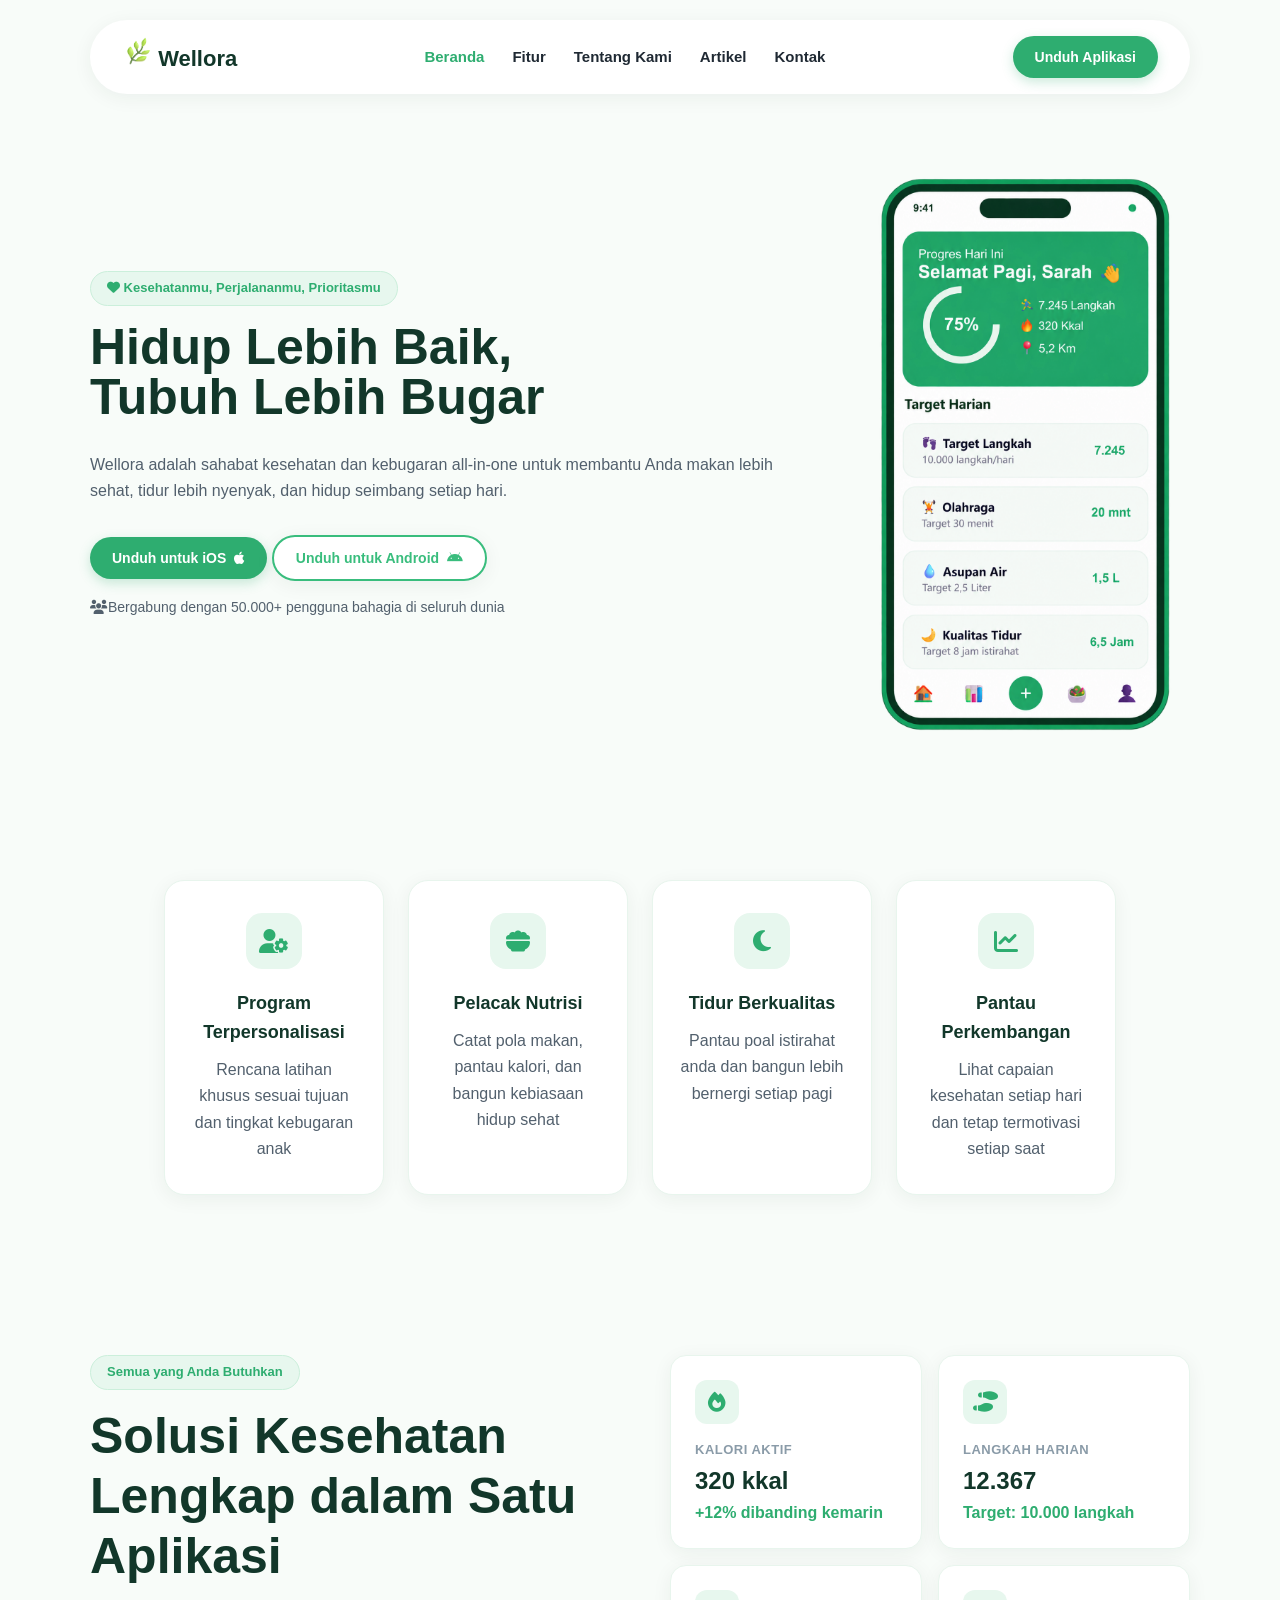
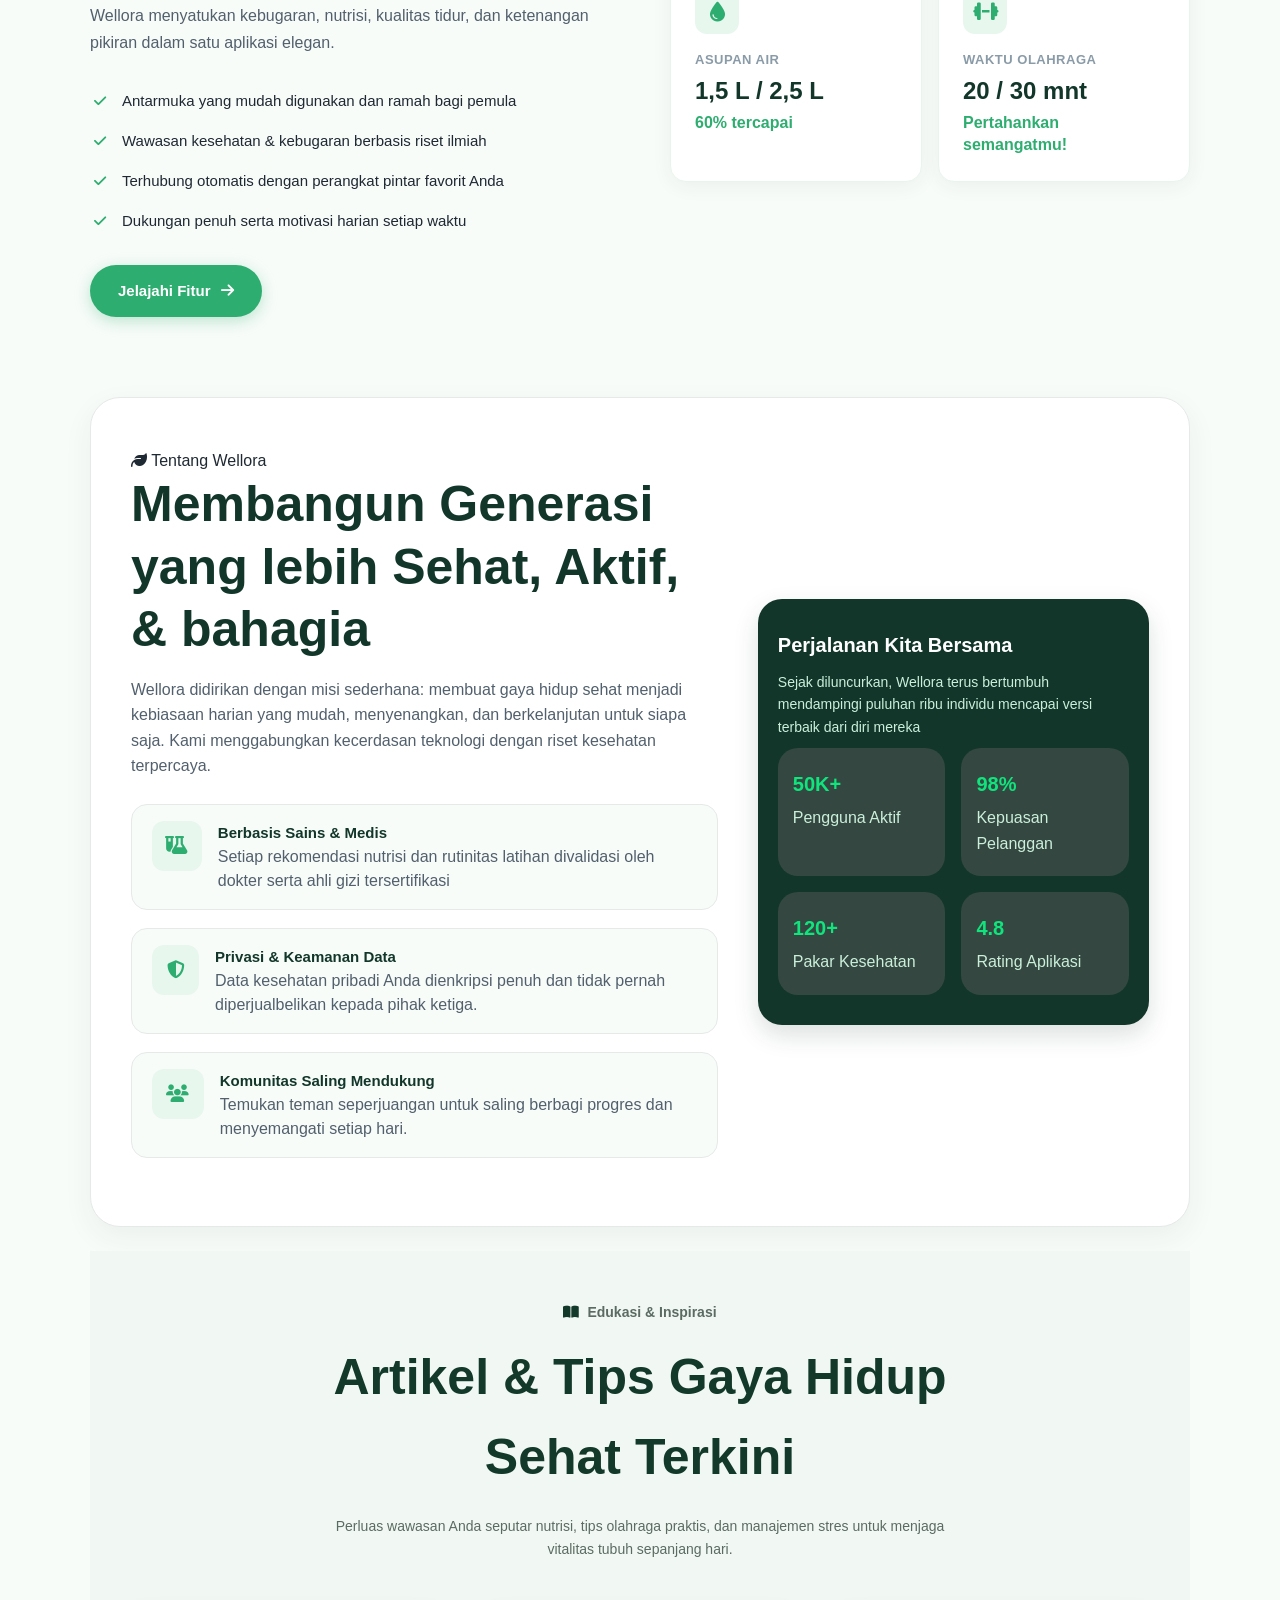
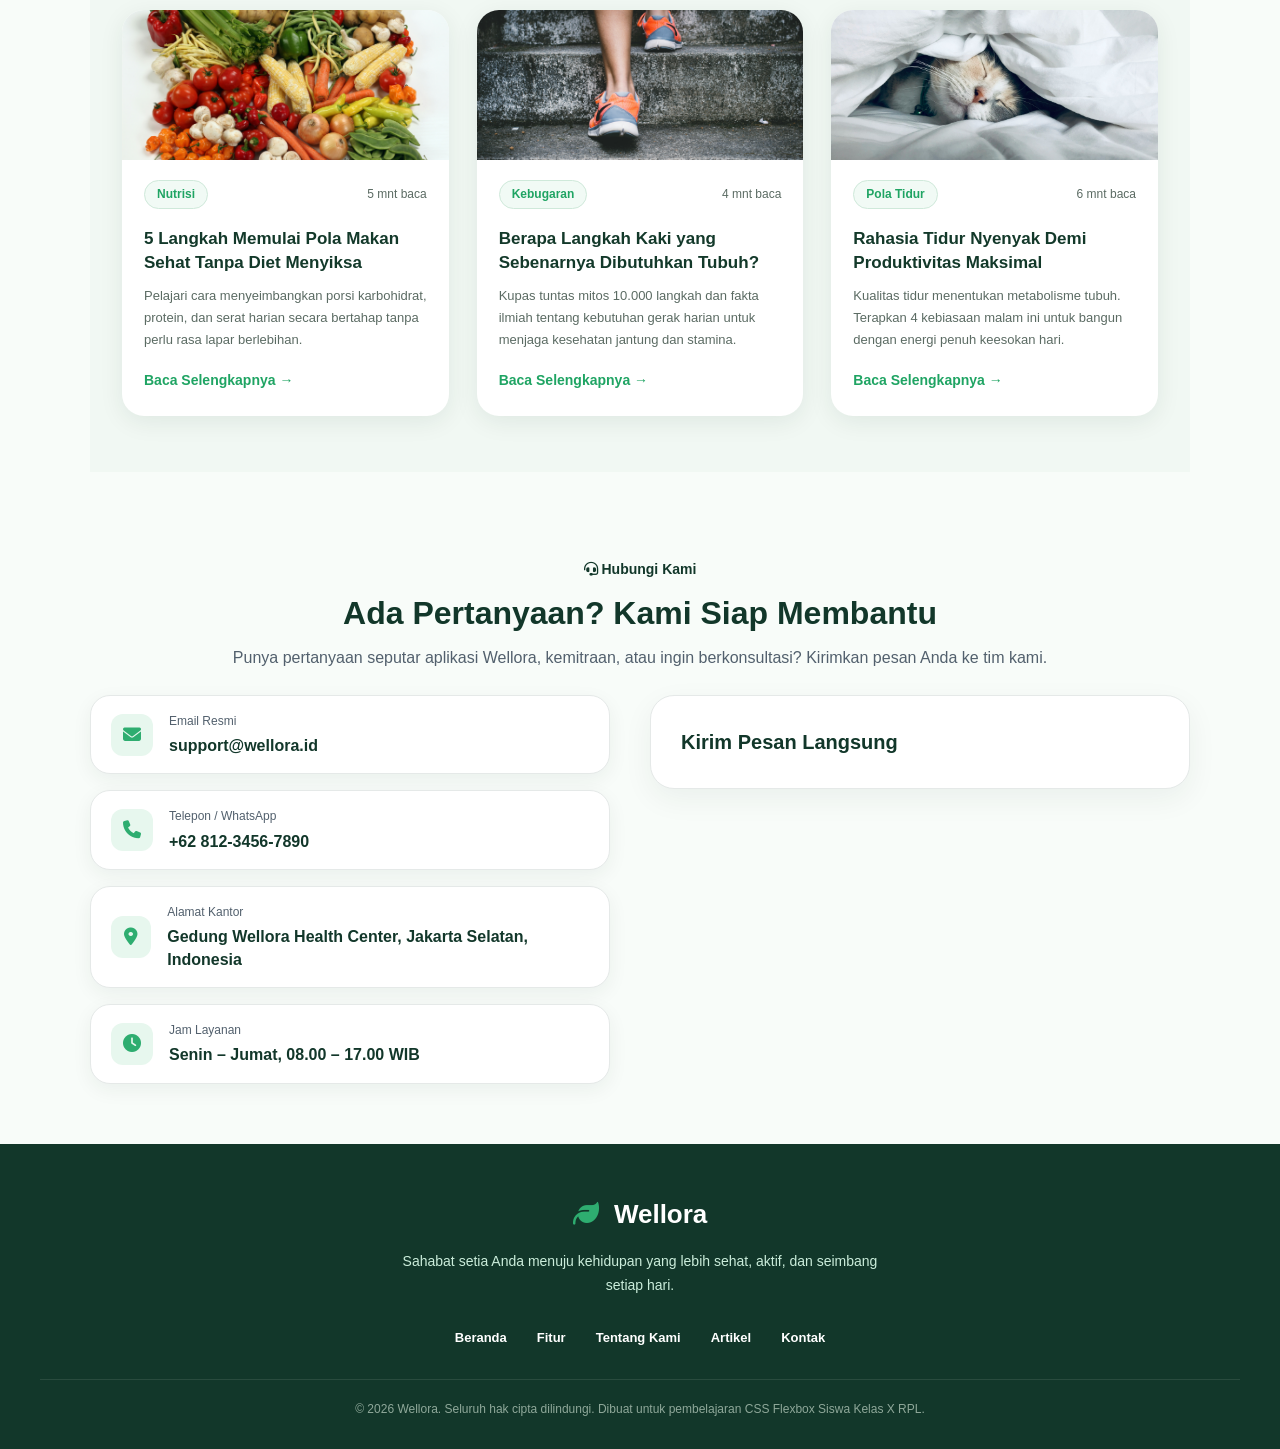
==== commit e3136552: "penambahan banyak" ====
--- a/index.html
+++ b/index.html
@@ -34,7 +34,7 @@
     </header>
 
     <hero>
-        <section class="hero">
+        <section class="hero" id="beranda">
         <div class="text-hero">
             <span class="badge-hero">
                 <i class="fa-solid fa-heart"></i>
@@ -61,7 +61,7 @@
         </section>
     </hero>
     <!-- card 1 -->
-    <section class="features">
+    <section class="features" id="fitur">
       <div class="features-grid">
         <div class="feature-card">
           <div class="feature-icon">
@@ -171,7 +171,7 @@
       </div>
       </section>
       
-    <section class="about">
+    <section class="about" id="tentang">
       <div class="about-kiri">
         <span class="about-badge">
           <i class="fa-solid fa-leaf"></i> Tentang Wellora
@@ -245,7 +245,7 @@
       </div>
     </section>
 
-<section class="section-artikel">
+<section class="section-artikel" id="artikel">
 
   <div class="head">
     <span class="eyebrow"><i class="fa-solid fa-book-open"></i> Edukasi & Inspirasi</span>
@@ -300,7 +300,7 @@
   </div>
 </section>
 
-<section class="call">
+<section class="call" id="kontak">
   <div class="call-header">
     <span class="call-badge">
       <i class="fa-solid fa-headset"></i> Hubungi Kami
@@ -376,5 +376,34 @@
         <p>© 2026 Wellora. Seluruh hak cipta dilindungi. Dibuat untuk pembelajaran CSS Flexbox Siswa Kelas X RPL.</p>
       </div>
     </footer>
+
+    <button id="BackToTop" class="btn-back-to-top" onclick="keAtasHalaman( )" >
+      <i class="fa-solid fa-arrow-up"></i>
+    </button>
+
+    <script>
+      // setiap kali user melakukan scroll, jalankan fungsi
+      // didalamnya, fungsi ini akan di panggil berulang
+      // selama pengguna melalukan scroll
+  window.addEventListener(`scroll`,function() {
+// getElementById : mengambil elemen html yang memiliki id BackToTop
+    const btnTop = document.getElementById(`BackToTop`);
+
+    if(window.scrollY > 300){
+      btnTop.style.display = `block`;
+    } else {
+      btnTop.style.display = `none`;
+    }
+
+  });
+
+  function keAtasHalaman(){
+    window.scrollTo({
+      top : 0, behavior: `smooth`
+      // bergulir halus ke bagian atas
+    })
+  }
+    </script>
+
 </body>
 </html>
--- a/style.css
+++ b/style.css
@@ -1,3 +1,12 @@
+:root {
+  --warna-text-utama : #12372A;
+  --warna-button : #2EAD70;
+  --warna-deskripsi : #52606D;
+  --size-text-deskripsi : 16px;
+  --size-judul : 50px;
+}
+
+
 *{
     box-sizing: border-box;
     margin: 0;
@@ -26,7 +35,7 @@
 .nav-logo {
     font-size: 22px;
     font-weight: 800;
-    color: #12372A;
+    color: var(--warna-text-utama);
     text-decoration: none;
 }
 
@@ -43,12 +52,12 @@
 }
 
 .nav-item:hover, .nav-item.active{
-    color: #2EAD70;
+    color: var(--warna-button);
     transition: color 0.2s ease;
 }
 
 .btn-unduh{
-    background-color: #2EAD70;
+    background-color: var(--warna-button);
     padding: 10px 22px;
     border-radius: 25px;
     color: white;
@@ -89,7 +98,7 @@
   padding: 6px 16px;
   font-size: 13px;
   font-weight: 700;
-  color: #2EAD70;
+  color: var(--warna-button);
   background: #E7F7EE;
   border: 1px solid #CBEFDB;
   border-radius: 100px;
@@ -97,16 +106,16 @@
 }
 
 .judul-hero{
-    font-size: 50px;
+    font-size: var(--size-judul);
     font-weight: 800;
     display: flex;
     line-height: 1;
-    color: #12372A;
+    color: var(--warna-text-utama);
 }
 
 .hero-description{
-    font-size: 16px;
-    color: #52606D;
+    font-size: var(--size-text-deskripsi);
+    color: var(--warna-deskripsi);
     line-height: 1.65;
     margin-bottom: 30px;
     margin-top: 30px;
@@ -119,7 +128,7 @@
 }
 
 .button-hero-ios{
-    background-color: #2EAD70;
+    background-color: var(--warna-button);
     padding: 10px 22px;
     border-radius: 25px;    
     color: white;
@@ -160,7 +169,7 @@
   margin-bottom: 25px;
   margin-top: 15px;
   line-height: 1.6;
-  color: #52606d;
+  color: var(--warna-deskripsi);
 }
 
 /* features secatin*/
@@ -177,15 +186,15 @@
 }
 
 .features-title {
-  font-size: 36px;
+  font-size: var(--size-judul);
   font-weight: 800;
-  color: #12372A;
+  color: var(--warna-text-utama);
   margin-bottom: 12px;
 }
 
 .features-subtitle {
   font-size: 16px;
-  color: #52606D;
+  color: var(--warna-deskripsi);
   line-height: 1.6;
 }
 
@@ -222,7 +231,7 @@
   align-items: center;
   justify-content: center;
   margin: 0 auto 20px;
-  color: #2EAD70;
+  color: var(--warna-button);
   font-size: 24px;
   transition: all 0.3s ease;
 }
@@ -231,14 +240,14 @@
 .feature-title {
   font-size: 18px;
   font-weight: 700;
-  color: #12372A;
-  margin-bottom: 10px;
+  color: var(--warna-text-utama);
+  margin-bottom: 10px;x 
   line-height: 1.3;
 }
 
 .feature-desc {
-  font-size: 14px;
-  color: #52606D;
+  font-size: var(--size-text-deskripsi);
+  color: var(--warna-deskripsi);
   line-height: 1.65;
 }
 
@@ -272,7 +281,7 @@
   padding: 6px 16px;
   font-size: 13px;
   font-weight: 700;
-  color: #2EAD70;
+  color: var(--warna-button);
   background: #E7F7EE;
   border: 1px solid #CBEFDB;
   border-radius: 100px;
@@ -280,16 +289,16 @@
 }
 
 .solution-title {
-  font-size: 36px;
+  font-size: var(--size-judul);
   font-weight: 800;
-  color: #12372A;
+  color: var(--warna-text-utama);
   line-height: 1.2;
   margin-bottom: 16px;
 }
 
 .solution-desc {
-  font-size: 16px;
-  color: #52606D;
+  font-size: var(--size-text-deskripsi);
+  color: var(--warna-deskripsi);
   line-height: 1.7;
   margin-bottom: 32px;
 }
@@ -310,7 +319,7 @@
 }
 
 .solution-benefits i {
-  color: #2EAD70;
+  color: var(--warna-button);
   font-size: 14px;
   width: 20px;
   height: 20px;
@@ -329,7 +338,7 @@
   font-size: 15px;
   font-weight: 700;
   color: white;
-  background: #2EAD70;
+  background: var(--warna-button);
   border-radius: 100px;
   text-decoration: none;
   transition: all 0.3s ease;
@@ -372,7 +381,7 @@
   display: flex;
   align-items: center;
   justify-content: center;
-  color: #2EAD70;
+  color: var(--warna-button);
   font-size: 20px;
   margin-bottom: 16px;
 }
@@ -389,14 +398,14 @@
 .stat-value {
   font-size: 24px;
   font-weight: 800;
-  color: #12372A;
+  color: var(--warna-text-utama);
   line-height: 1.2;
   margin-bottom: 6px;
 }
 
 .stat-desc {
-  font-size: 13px;
-  color: #2EAD70;
+  font-size: var(--size-text-deskripsi);
+  color: var(--warna-button);
   font-weight: 600;
   line-height: 1.4;
 }
@@ -427,16 +436,16 @@
 }
 
 .about-title {
-  font-size: 36px;
-  color: #12372A;
+  font-size: var(--size-judul);
+  color: var(--warna-text-utama);
   font-weight: 800;
   line-height: 1.25;
   margin-bottom: 16px;
 }
 
 .about-desc {
-  font-size: 15px;
-  color: #52606D;
+  font-size: var(--size-text-deskripsi);
+  color: var(--warna-deskripsi);
   line-height: 1.6;
   margin-bottom: 25px;
 }
@@ -454,7 +463,7 @@
 .value-icon {
   border-radius: 12px;
   font-size: 18px;
-  color: #2EAD70;
+  color: var(--warna-button);
   background-color: #E7F7EE;
   width: 70px;
   height: 50px;
@@ -466,17 +475,17 @@
 .value-title {
   font-weight: 700;
   font-size: 15px;
-  color: #12372A;
+  color: var(--warna-text-utama);
 }
 
 .value-desc {
-  font-size: 13px;
-  color: #52606D;
+  font-size: var(--size-text-deskripsi);
+  color: var(--warna-deskripsi);
   line-height: 1.5;
 }
 
 .box-about-kanan {
-  background-color: #12372A;
+  background-color: var(--warna-text-utama);
   color: white;
   padding: 30px 20px;
   border-radius: 24px;
@@ -526,7 +535,7 @@
 }
 
 .card-desc{
-  font-size: 14px;
+  font-size: var(--size-text-deskripsi);
   color: #cbefdb;
   margin-top: 5px;
 }
@@ -551,21 +560,21 @@
 
 .call-badge {
   font-size: 14px;
-  color: #12372A;
+  color: var(--warna-text-utama);
   font-weight: 700;
 }
 
 .call-title {
   font-size: 32px;
   font-weight: 800;
-  color: #12372A;
+  color: var(--warna-text-utama);
   line-height: 1.25;
   margin: 12px 0;
 }
 
 .call-desc {
-  font-size: 15px;
-  color: #52606D;
+  font-size: var(--size-text-deskripsi);
+  color: var(--warna-deskripsi);
   line-height: 1.6;
 }
 
@@ -588,20 +597,20 @@
   justify-content: center;
   border-radius: 12px;
   font-size: 18px;
-  color: #2EAD70;
+  color: var(--warna-button);
   background-color: #E7F7EE;
 }
 
 .call-title-card {
   font-size: 12px;
-  color: #52606D;
+  color: var(--warna-deskripsi);
   margin-bottom: 4px;
 }
 
 .call-desc-card {
-  font-size: 14px;
-  font-weight: 700;
-  color: #12372A;
+  font-size: var(--size-text-deskripsi);
+  font-weight: 700;
+  color: var(--warna-text-utama);
   line-height: 1.4;
 }
 
@@ -627,13 +636,13 @@
 .call-form-title {
   font-size: 20px;
   font-weight: 800;
-  color: #12372A;
+  color: var(--warna-text-utama);
   margin: 0;
 }
 
 /* ==================== FOOTER ==================== */
 .footer {
-  background-color: #12372a;
+  background-color: var(--warna-text-utama);
   color: white;
   text-align: center;
   padding: 50px 40px 30px;
@@ -646,7 +655,7 @@
 }
 
 .footer-logo i {
-  color: #2ead70;
+  color: var(--warna-button);
   margin-right: 8px;
 }
 
@@ -675,7 +684,7 @@
 }
 
 .footer-nav a:hover {
-  color: #2ead70;
+  color: var(--warna-button);
 }
 
 .footer-bottom {
@@ -719,8 +728,9 @@
   color: #13392a;
 }
 .section-artikel .head h2 {
-  font-size: 36px;
+  font-size: var(--size-judul);
   margin: 12px 0 18px;
+  font-weight: 700;
 }
 .section-artikel .head p {
   color: #5b6b63;
@@ -872,4 +882,40 @@
   padding-left: 22px;
   color: #34483f;
   line-height: 1.8;
+}
+
+html {
+  scroll-behavior: smooth;
+}
+
+section {
+  scroll-margin-top: 30px;
+}
+
+.btn-back-to-top {
+  /* posisi fixed untuk membuat button stay pada layar dan tidak berpindah pada
+  saat halaman web bergulir/berpindah */
+  position: fixed;
+  bottom: 30px;
+  right: 30px;
+  width: 48px;
+  height: 48px;
+  background-color: var(--warna-button);
+  color: #ffffff;
+  border: none;
+  border-radius: 50%;
+  align-items: center;
+  justify-content: center;
+  font-size: 18px;
+  cursor: pointer;
+  box-shadow: 0 6px 18px rgba(46, 173, 112, 0.4);
+  z-index: 999;
+  /* z-index mengatur tumpukan/layer jika value tinggi maka posisi jadi paling atas */
+  transition: all 0.2s ease;
+  display: none;
+}
+
+.btn-back-to-top:hover {
+  background-color: var(--warna-text-utama);
+  transform: translateY(-3px);
 }
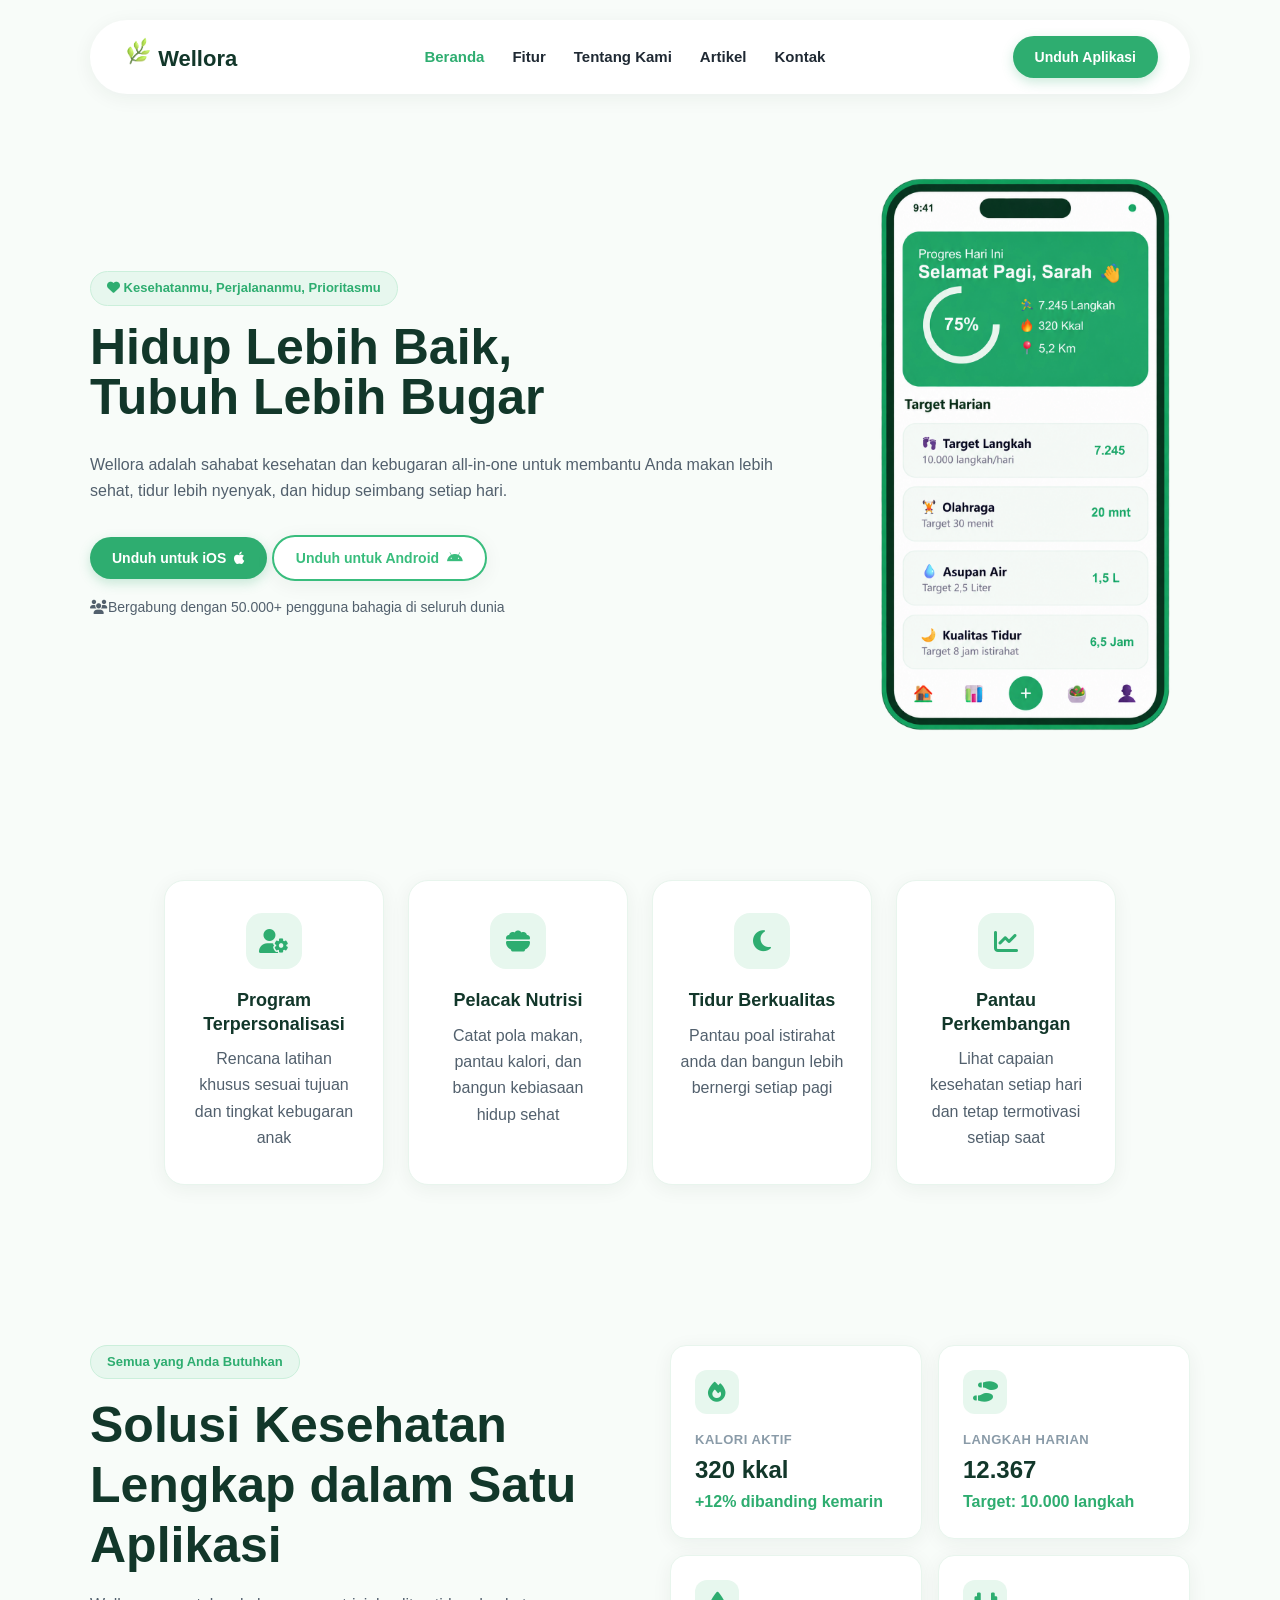
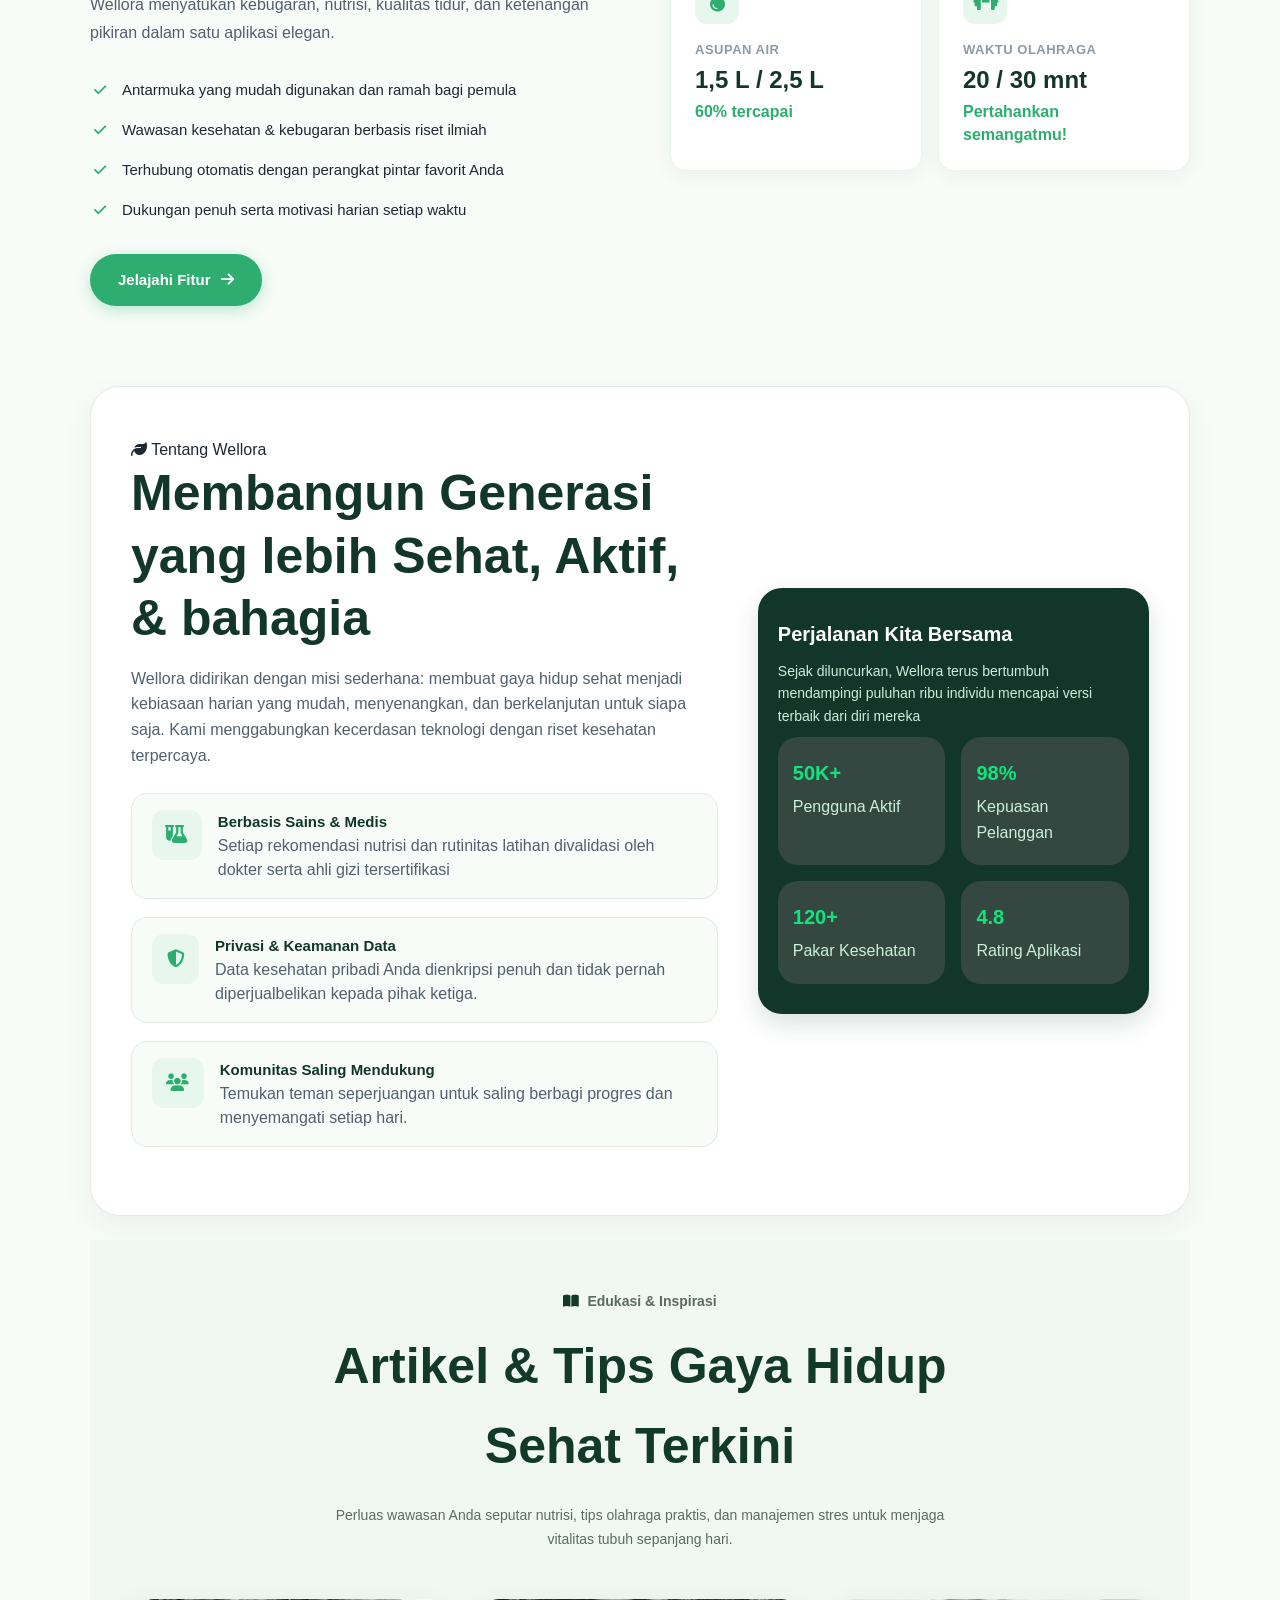
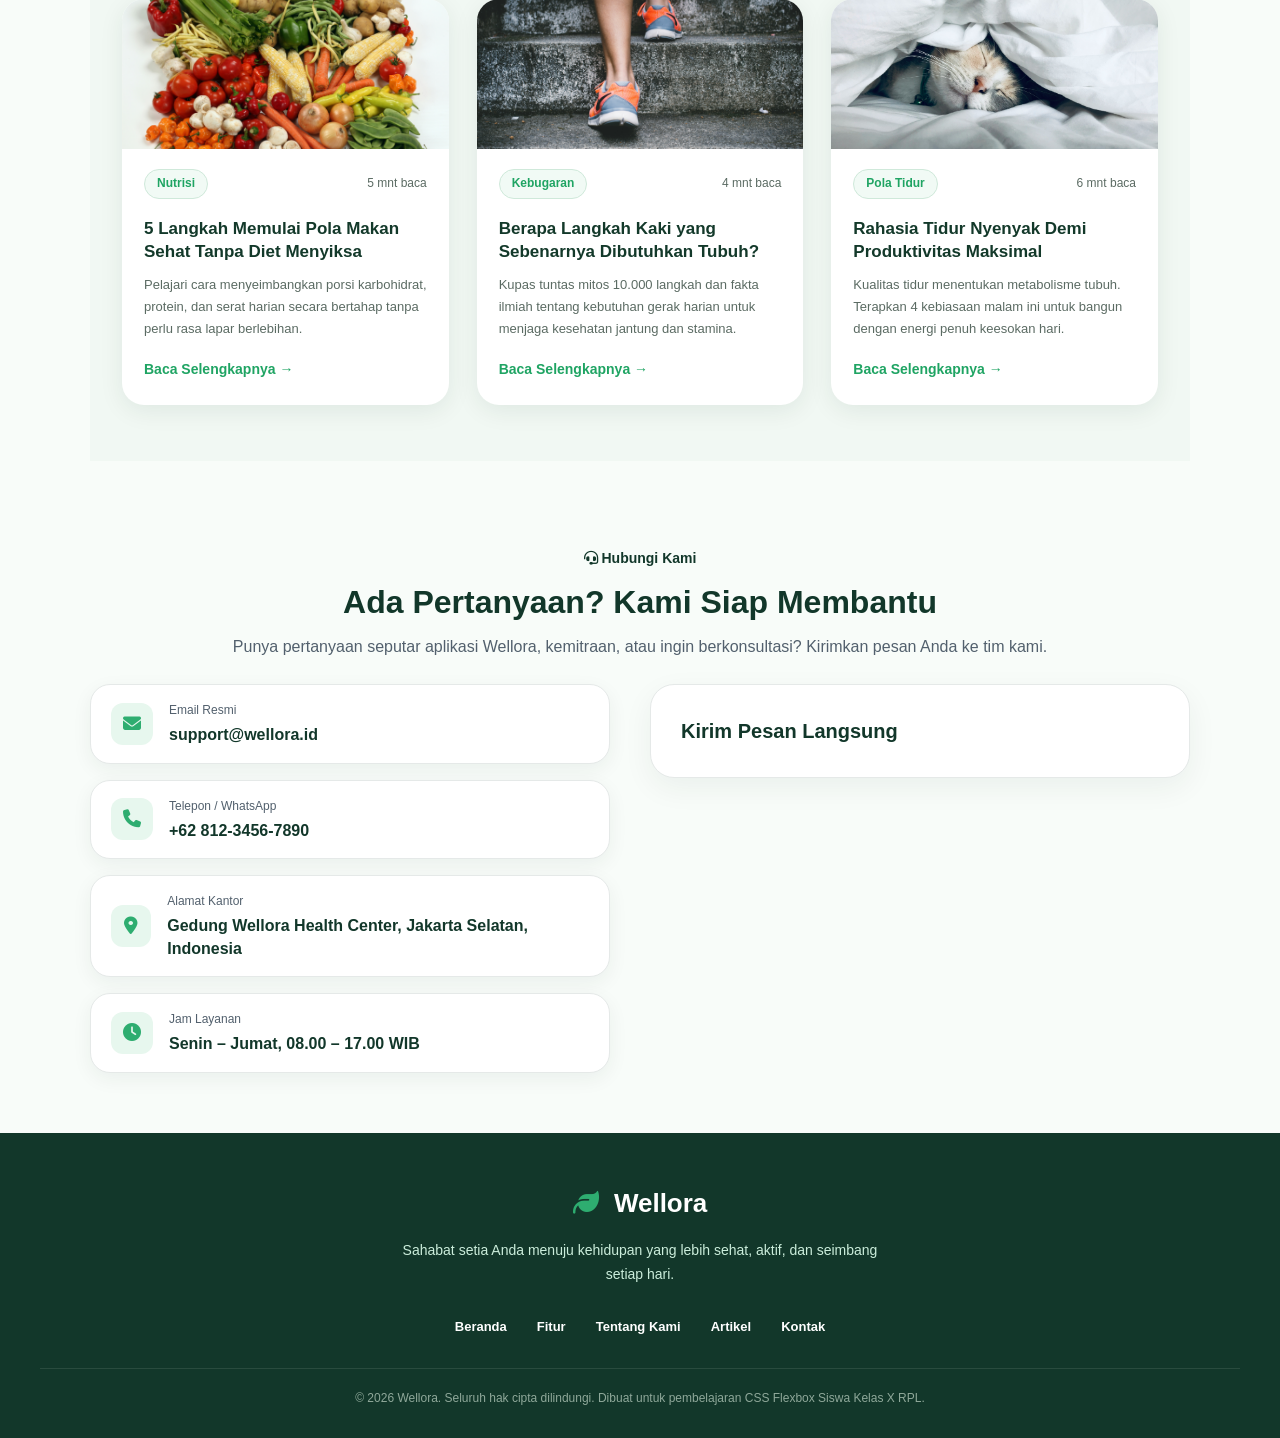
==== commit 3fa2534b: "penambahan logo" ====
--- a/index.html
+++ b/index.html
@@ -4,6 +4,7 @@
     <meta charset="UTF-8">
     <meta name="viewport" content="width=device-width, initial-scale=1.0">
     <title>Wellora</title>
+    <link rel="shortcut icon" href="assets/logo wellora.png" type="image/x-icon">
     <link rel="stylesheet" href="style.css">
     <link rel="stylesheet" href="https://cdnjs.cloudflare.com/ajax/libs/font-awesome/6.7.2/css/all.min.css" />
 </head>
--- a/style.css
+++ b/style.css
@@ -241,7 +241,7 @@
   font-size: 18px;
   font-weight: 700;
   color: var(--warna-text-utama);
-  margin-bottom: 10px;x 
+  margin-bottom: 10px;
   line-height: 1.3;
 }
 
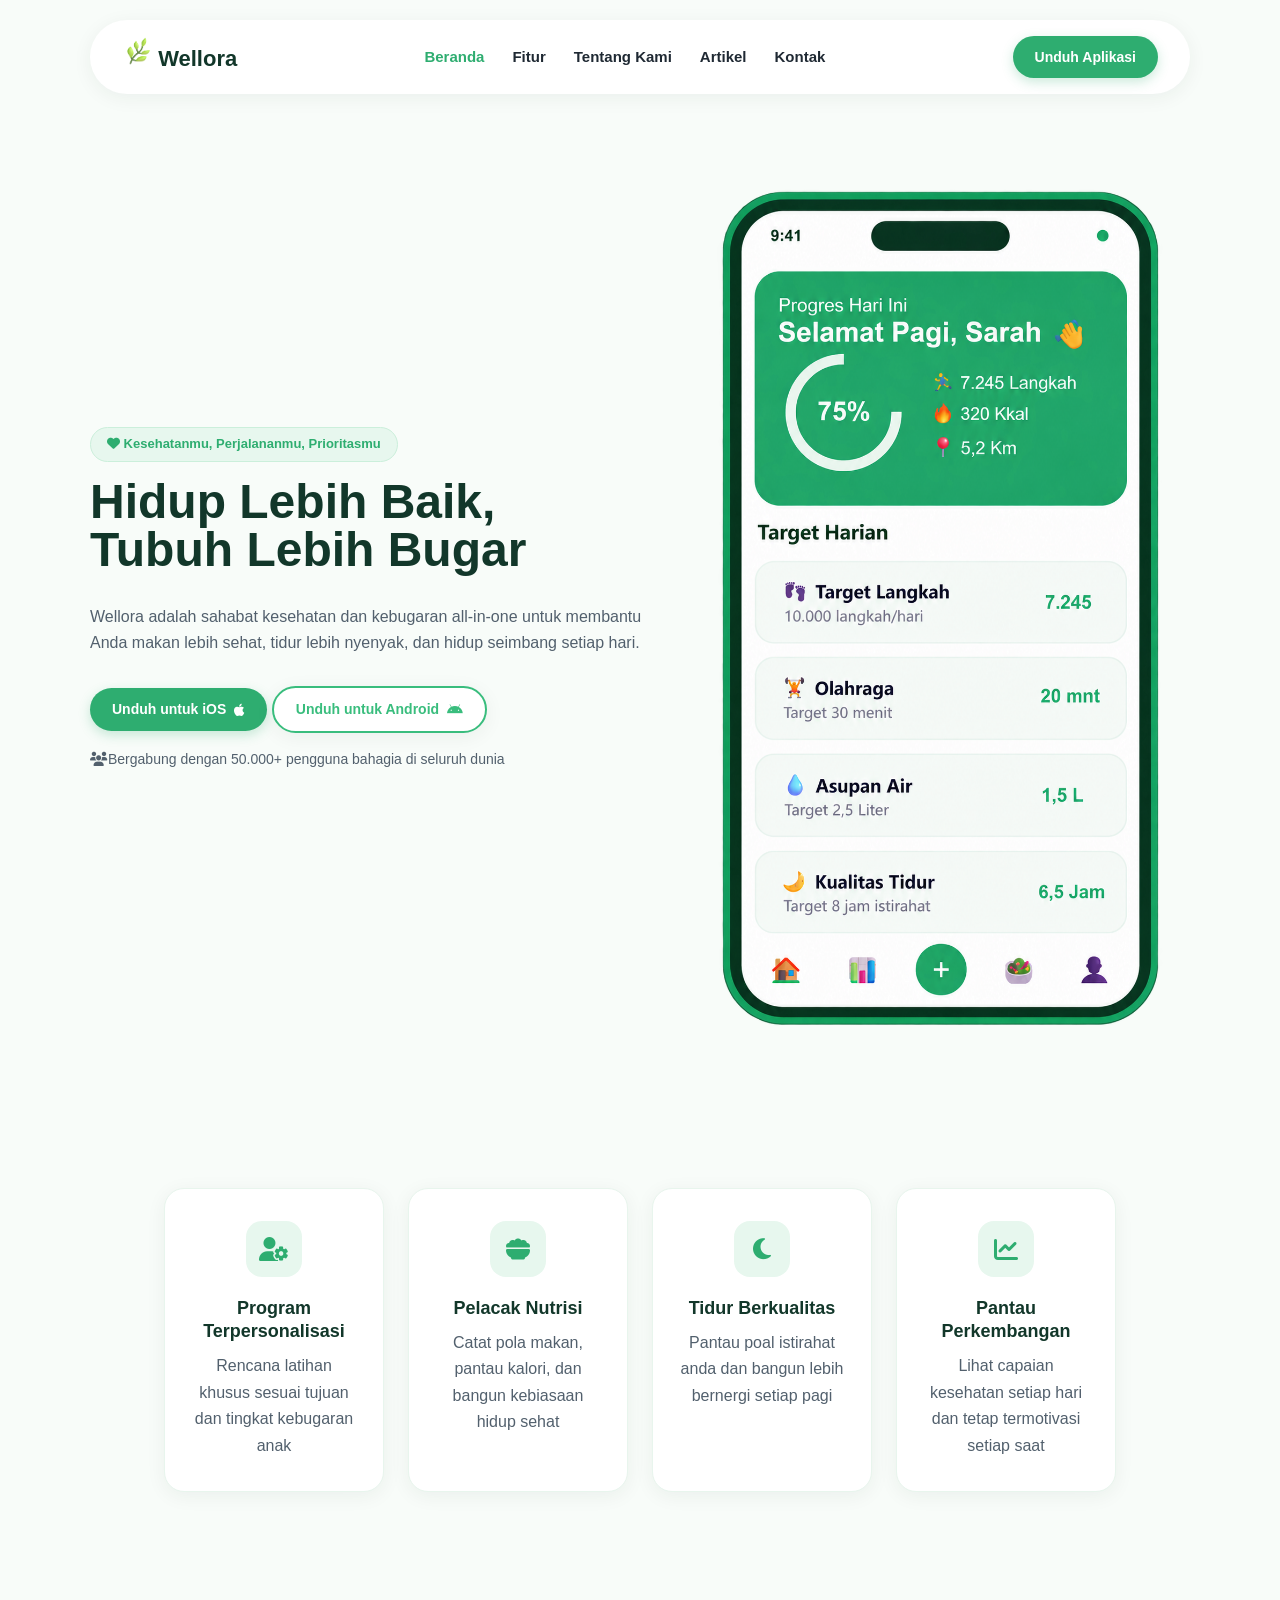
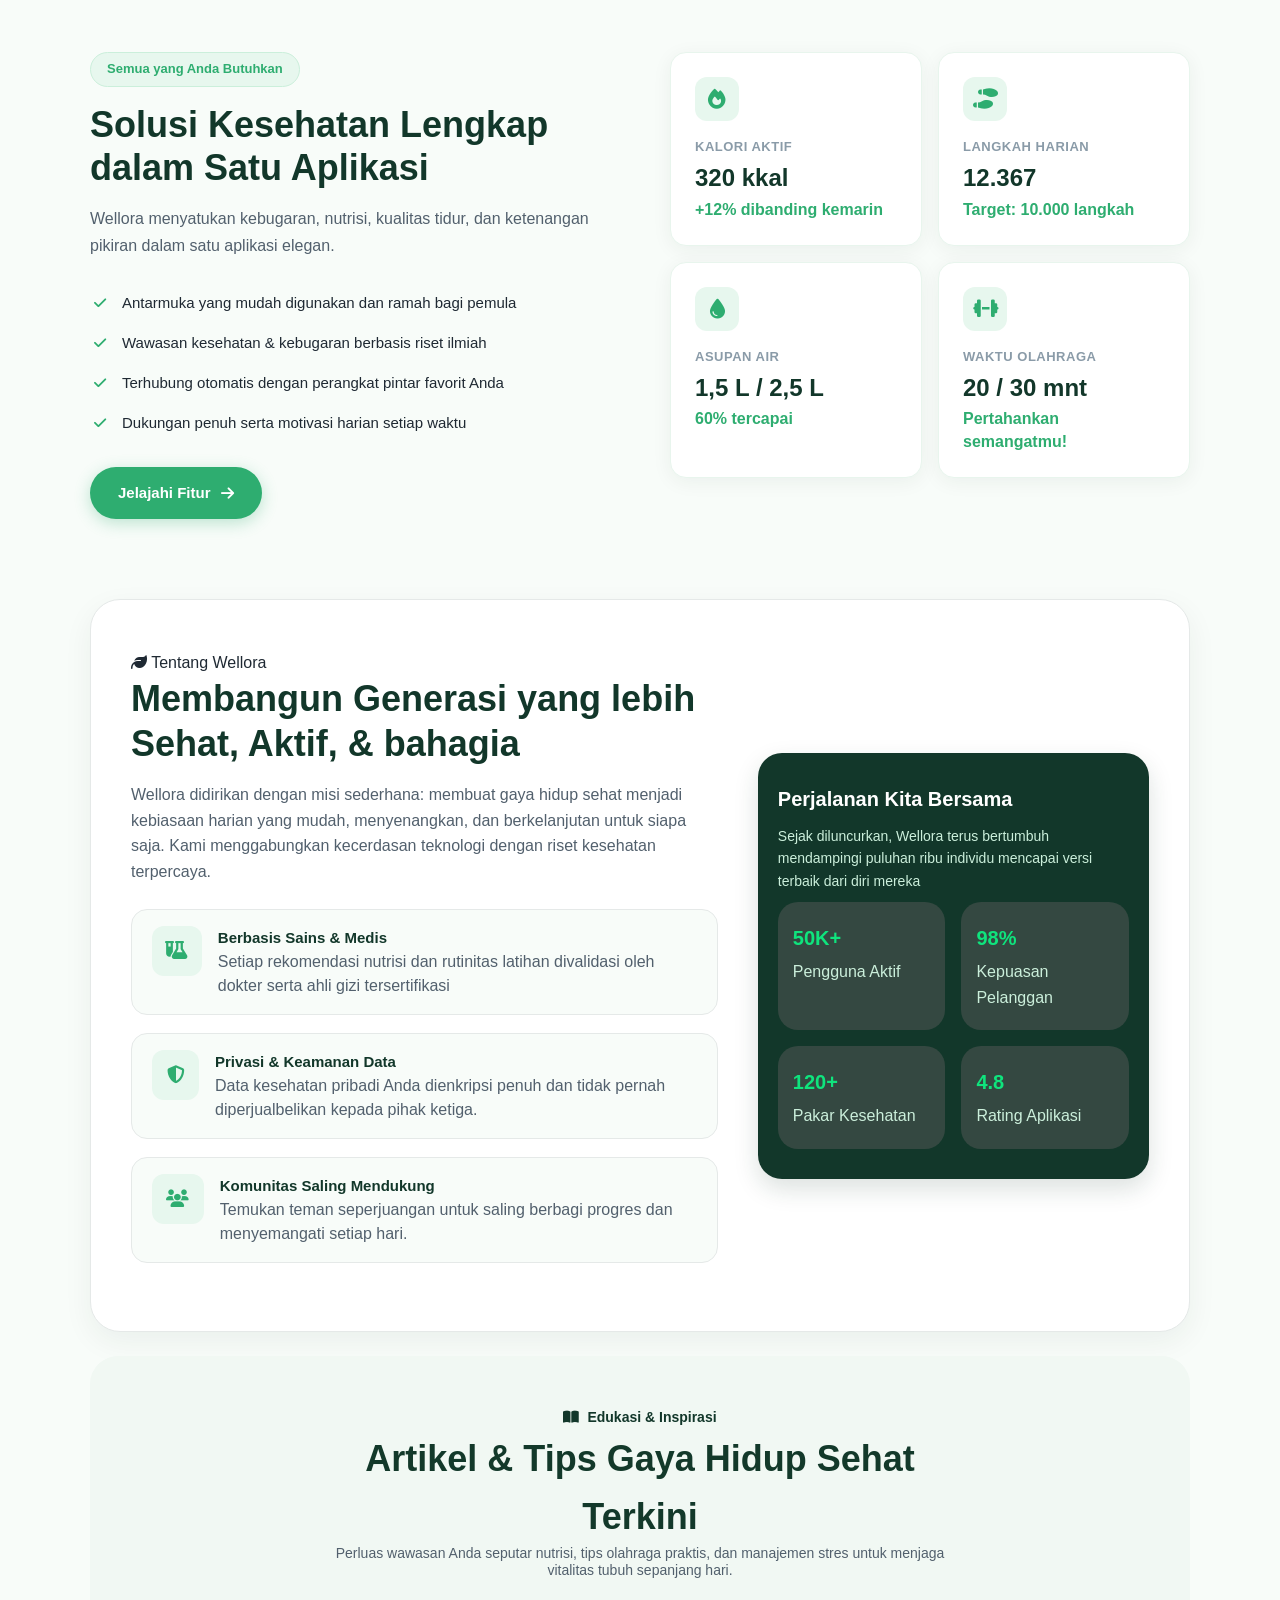
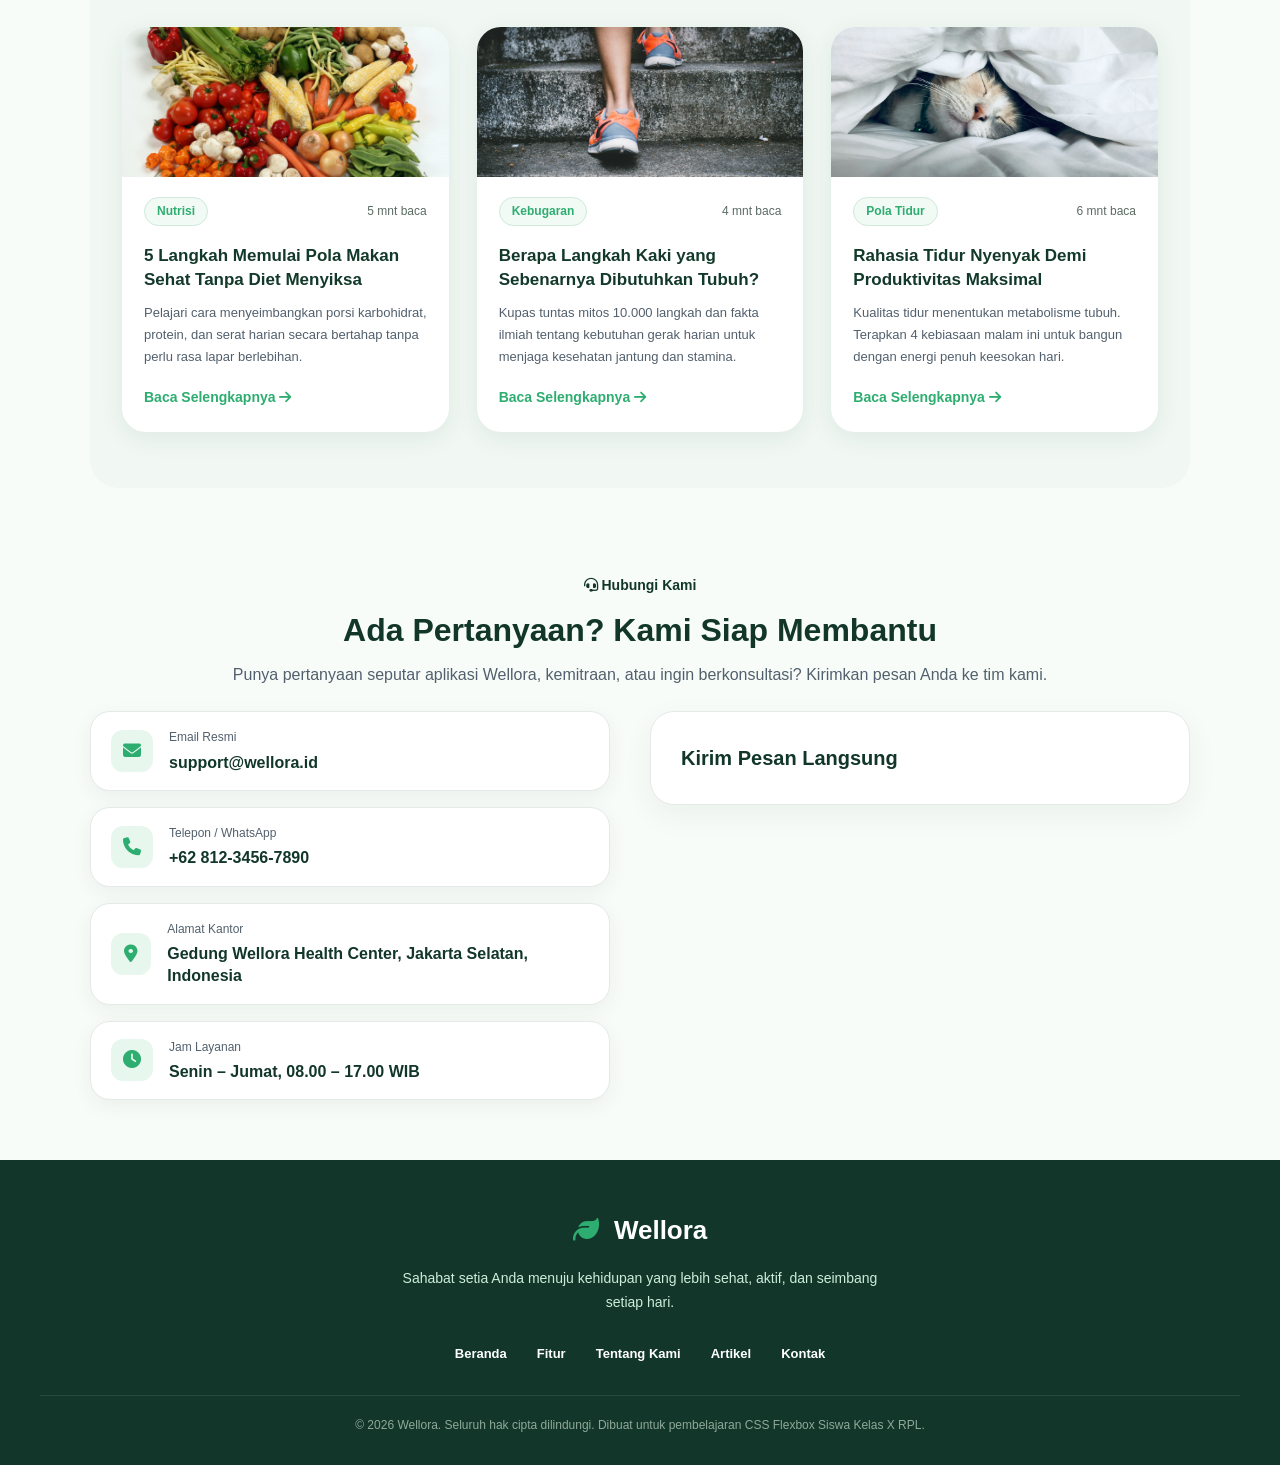
==== commit 9fbf562b: "penambahan banyak lagi" ====
--- a/index.html
+++ b/index.html
@@ -250,7 +250,7 @@
 
   <div class="head">
     <span class="eyebrow"><i class="fa-solid fa-book-open"></i> Edukasi & Inspirasi</span>
-    <h2>Artikel & Tips Gaya Hidup Sehat Terkini</h2>
+    <h2><b>Artikel & Tips Gaya Hidup Sehat Terkini</b></h2>
     <p>Perluas wawasan Anda seputar nutrisi, tips olahraga praktis, dan manajemen stres untuk menjaga vitalitas tubuh sepanjang hari.</p>
   </div>
 
@@ -266,7 +266,7 @@
         </div>
         <h3>5 Langkah Memulai Pola Makan Sehat Tanpa Diet Menyiksa</h3>
         <p>Pelajari cara menyeimbangkan porsi karbohidrat, protein, dan serat harian secara bertahap tanpa perlu rasa lapar berlebihan.</p>
-        <a class="more" href="artikel-1.html">Baca Selengkapnya →</a>
+        <a class="more" href="artikel-1.html?id=0">Baca Selengkapnya <i class="fa-solid fa-arrow-right"></i></a>
       </div>
     </article>
 
@@ -280,7 +280,7 @@
         </div>
         <h3>Berapa Langkah Kaki yang Sebenarnya Dibutuhkan Tubuh?</h3>
         <p>Kupas tuntas mitos 10.000 langkah dan fakta ilmiah tentang kebutuhan gerak harian untuk menjaga kesehatan jantung dan stamina.</p>
-        <a class="more" href="artikel-2.html">Baca Selengkapnya →</a>
+        <a class="more" href="artikel-2.html?id=1">Baca Selengkapnya <i class="fa-solid fa-arrow-right"></i></a>
       </div>
     </article>
 
@@ -294,7 +294,7 @@
         </div>
         <h3>Rahasia Tidur Nyenyak Demi Produktivitas Maksimal</h3>
         <p>Kualitas tidur menentukan metabolisme tubuh. Terapkan 4 kebiasaan malam ini untuk bangun dengan energi penuh keesokan hari.</p>
-        <a class="more" href="artikel-3.html">Baca Selengkapnya →</a>
+        <a class="more" href="artikel-3.html?id=2">Baca Selengkapnya <i class="fa-solid fa-arrow-right"></i></a>
       </div>
     </article>
 
@@ -405,6 +405,6 @@
     })
   }
     </script>
-
+    
 </body>
 </html>
--- a/style.css
+++ b/style.css
@@ -3,7 +3,7 @@
   --warna-button : #2EAD70;
   --warna-deskripsi : #52606D;
   --size-text-deskripsi : 16px;
-  --size-judul : 50px;
+  --size-judul : 36px;
 }
 
 
@@ -87,10 +87,15 @@
     padding-bottom: 60px;
 }
 
+.text-hero {
+  flex: 1;
+}
+
 .gambar{
     width: 100%;
     max-width: 500px;
     height: auto;
+    flex: 1;
 }
 
 .badge-hero{
@@ -106,7 +111,7 @@
 }
 
 .judul-hero{
-    font-size: var(--size-judul);
+    font-size: 48px;
     font-weight: 800;
     display: flex;
     line-height: 1;
@@ -705,6 +710,7 @@
   padding: 48px 32px 56px;
   color: #13392a;
   font-family: "Segoe UI", sans-serif;
+  border-radius: 28px;
 }
 .section-artikel * {
   box-sizing: border-box;
@@ -718,49 +724,57 @@
 }
 .section-artikel .eyebrow {
   font-size: 14px;
-  color: #5b6b63;
+  color: var(--warna-text-utama);
   display: inline-flex;
   align-items: center;
   gap: 8px;
   font-weight: 700;
 }
 .section-artikel .eyebrow i {
-  color: #13392a;
+  color: var(--warna-text-utama);
 }
 .section-artikel .head h2 {
   font-size: var(--size-judul);
-  margin: 12px 0 18px;
+  margin: auto;
   font-weight: 700;
 }
 .section-artikel .head p {
-  color: #5b6b63;
+  color: var(--warna-deskripsi);
   font-size: 14px;
-  line-height: 1.7;
+  line-height: 1.2;
   margin: 0;
 }
 
 /* 3 kartu berjajar */
 .section-artikel .grid {
   display: grid;
-  grid-template-columns: repeat(auto-fit, minmax(260px, 1fr));
+  grid-template-columns: repeat(3, 1fr);
   gap: 28px;
+  width: 100%;
 }
 
 /* Kartu */
 .section-artikel .card {
   background: #ffffff;
-  border-radius: 22px;
+  border-radius: 24px;
   overflow: hidden;
   box-shadow: 0 6px 24px rgba(19, 57, 42, 0.08);
   display: flex;
   flex-direction: column;
+  transition: transform 0.2s ease, box-shadow 0.4s ease;
 }
 .section-artikel .card img {
   width: 100%;
   height: 150px;
   object-fit: cover;
   background: #cfe9da;
-}
+  transition: transform 0.3s ease;
+}
+
+.section-artikel .card img:hover {
+  transform: scale(1.06);
+}
+
 .section-artikel .body {
   padding: 20px 22px 24px;
   display: flex;
@@ -768,6 +782,11 @@
   flex: 1;
 }
 
+.section-artikel .card:hover {
+  transform: translateY(-4px);                          /* naik 8px */
+  box-shadow: 0 16px 36px rgba(19, 57, 42, 0.16);       /* bayangan makin tegas */
+}
+
 /* Kategori + waktu baca */
 .section-artikel .meta {
   display: flex;
@@ -777,7 +796,7 @@
   color: #5b6b63;
 }
 .section-artikel .chip {
-  color: #1fa463;
+  color: var(--warna-button);
   background: #f1faf5;
   border: 1px solid #cfe9da;
   border-radius: 999px;
@@ -793,14 +812,14 @@
 .section-artikel .card p {
   font-size: 13px;
   line-height: 1.7;
-  color: #5b6b63;
+  color: var(--warna-deskripsi);
   margin: 0 0 18px;
   flex: 1;
 }
 
 /* Link Baca Selengkapnya */
 .section-artikel .more {
-  color: #1fa463;
+  color: var(--warna-button);
   font-weight: 700;
   font-size: 14px;
   text-decoration: none;
@@ -827,13 +846,13 @@
   display: inline-block;
   margin-bottom: 20px;
   margin-top: 20px;
-  color: #1fa463;
+  color: var(--warna-button);
   font-weight: 700;
   text-decoration: none;
   background-color: #cbeddb;
   border-radius: 20px;
   padding: 5px 10px;
-  border: 1px solid #1fa463;
+  border: 1px solid var(--warna-button);
 }
 .halaman-artikel .kembali:hover {
   text-decoration: underline;
@@ -856,7 +875,7 @@
   color: #5b6b63;
 }
 .halaman-artikel .chip {
-  color: #1fa463;
+  color: var(--warna-button);
   background: #f1faf5;
   border: 1px solid #cfe9da;
   border-radius: 999px;
@@ -867,20 +886,23 @@
   font-size: 30px;
   line-height: 1.3;
   margin: 18px 0;
+  color: var(--warna-text-utama);
 }
 .halaman-artikel h2 {
   font-size: 20px;
   margin: 28px 0 10px;
+  color: var(--warna-text-utama);
 }
 .halaman-artikel p {
   font-size: 16px;
   line-height: 1.8;
-  color: #34483f;
+  color: var(--warna-deskripsi);
   margin: 0 0 14px;
+
 }
 .halaman-artikel ul {
   padding-left: 22px;
-  color: #34483f;
+  color: var(--warna-deskripsi);
   line-height: 1.8;
 }
 
@@ -918,4 +940,47 @@
 .btn-back-to-top:hover {
   background-color: var(--warna-text-utama);
   transform: translateY(-3px);
+}
+
+.share-bar {
+  display: flex;
+  justify-content: space-between;
+  align-items: center;
+  margin-top: 24px;
+  padding: 24px 0 32px;
+  border-top: 1px solid #eef3f0;
+}
+
+.share-label {
+  display: flex;
+  align-items: center;
+  gap: 10px;
+  font-weight: 700;
+  font-size: 14px;
+  color: #14432f;
+}
+
+.share-label i { color: #2fa36b; }
+.share-buttons { display: flex; gap: 10px; }
+.share-btn {
+  width: 36px;
+  height: 36px;
+  border-radius: 50%;
+  display: flex;
+  align-items: center;
+  justify-content: center;
+  background: #f1f8f4;
+  border: 1px solid #e3efe8;
+  color: #14432f;
+  text-decoration: none;
+  transition: 0.2s;
+}
+
+.share-btn:hover { background: #2fa36b; color: #fff;
+}
+
+/* Artikel terkait */
+.related {
+  max-width: 832px;
+  margin: 70px auto 40px;
 }
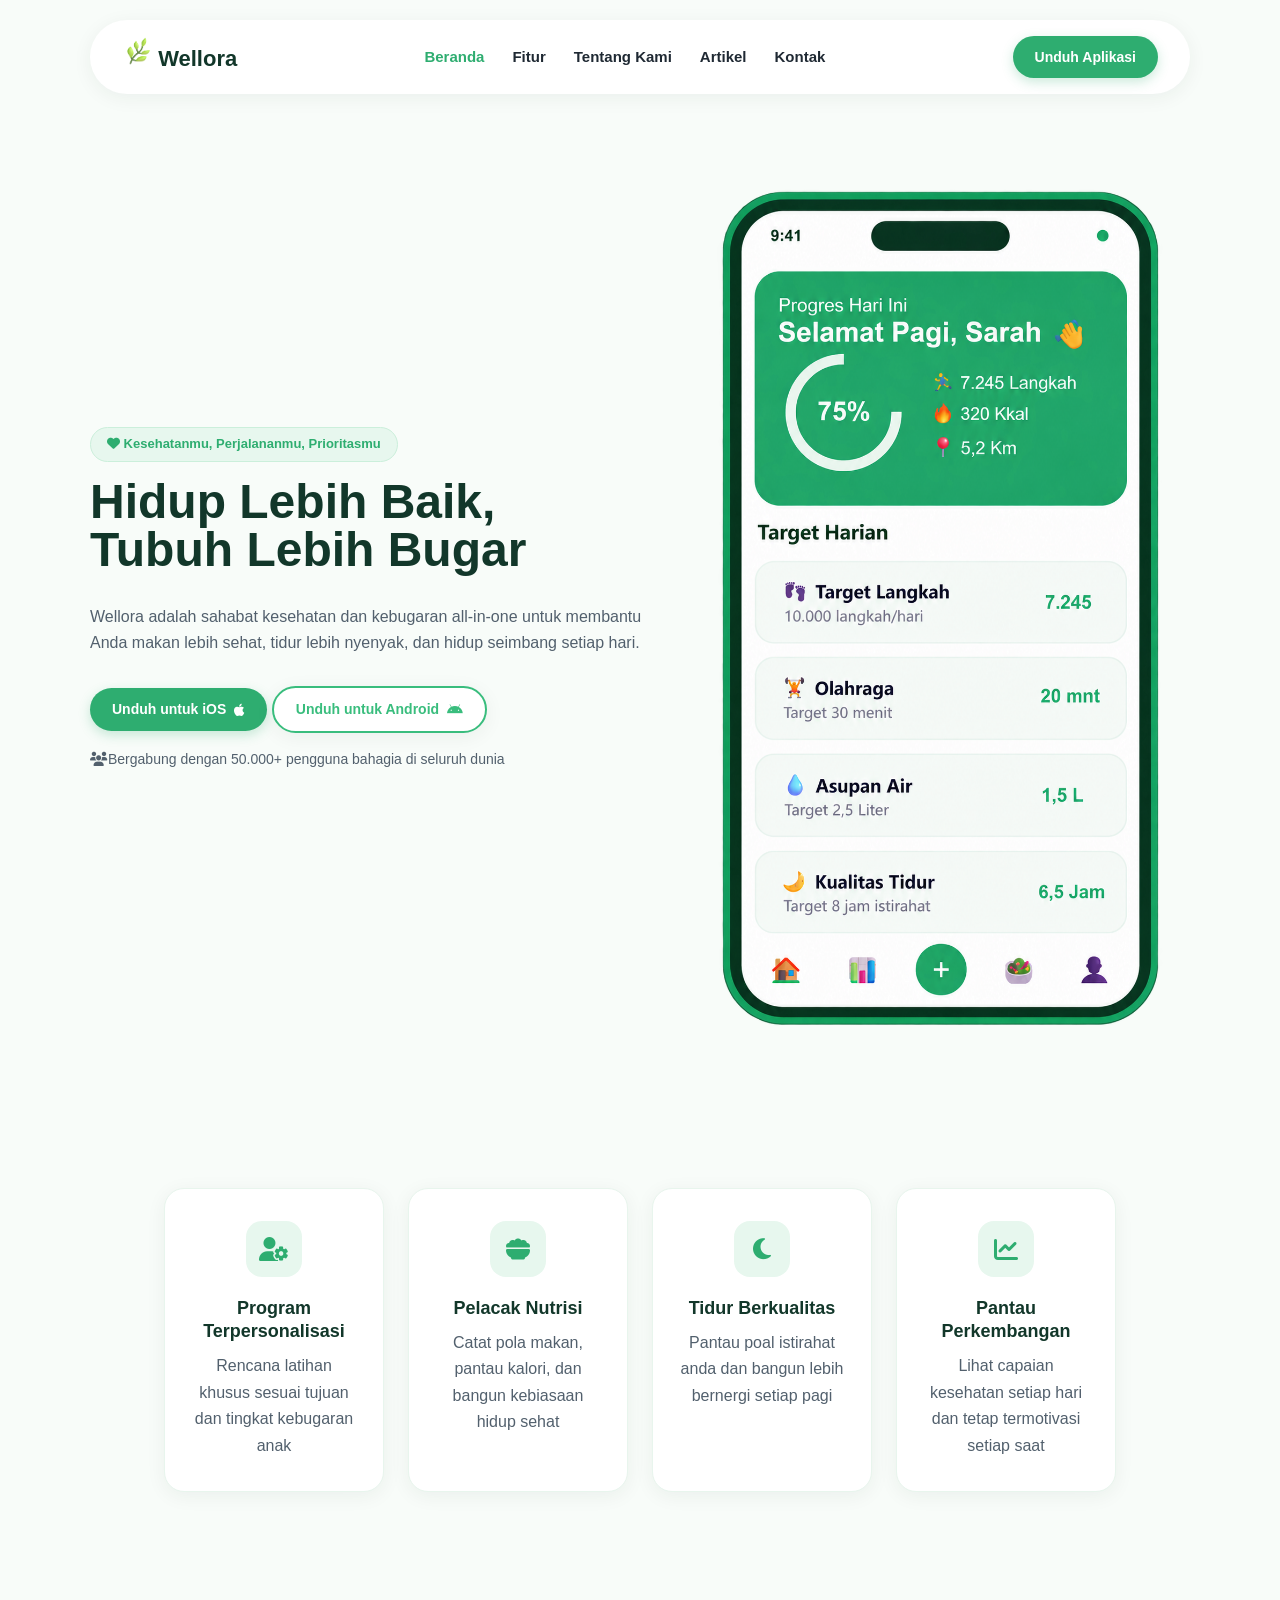
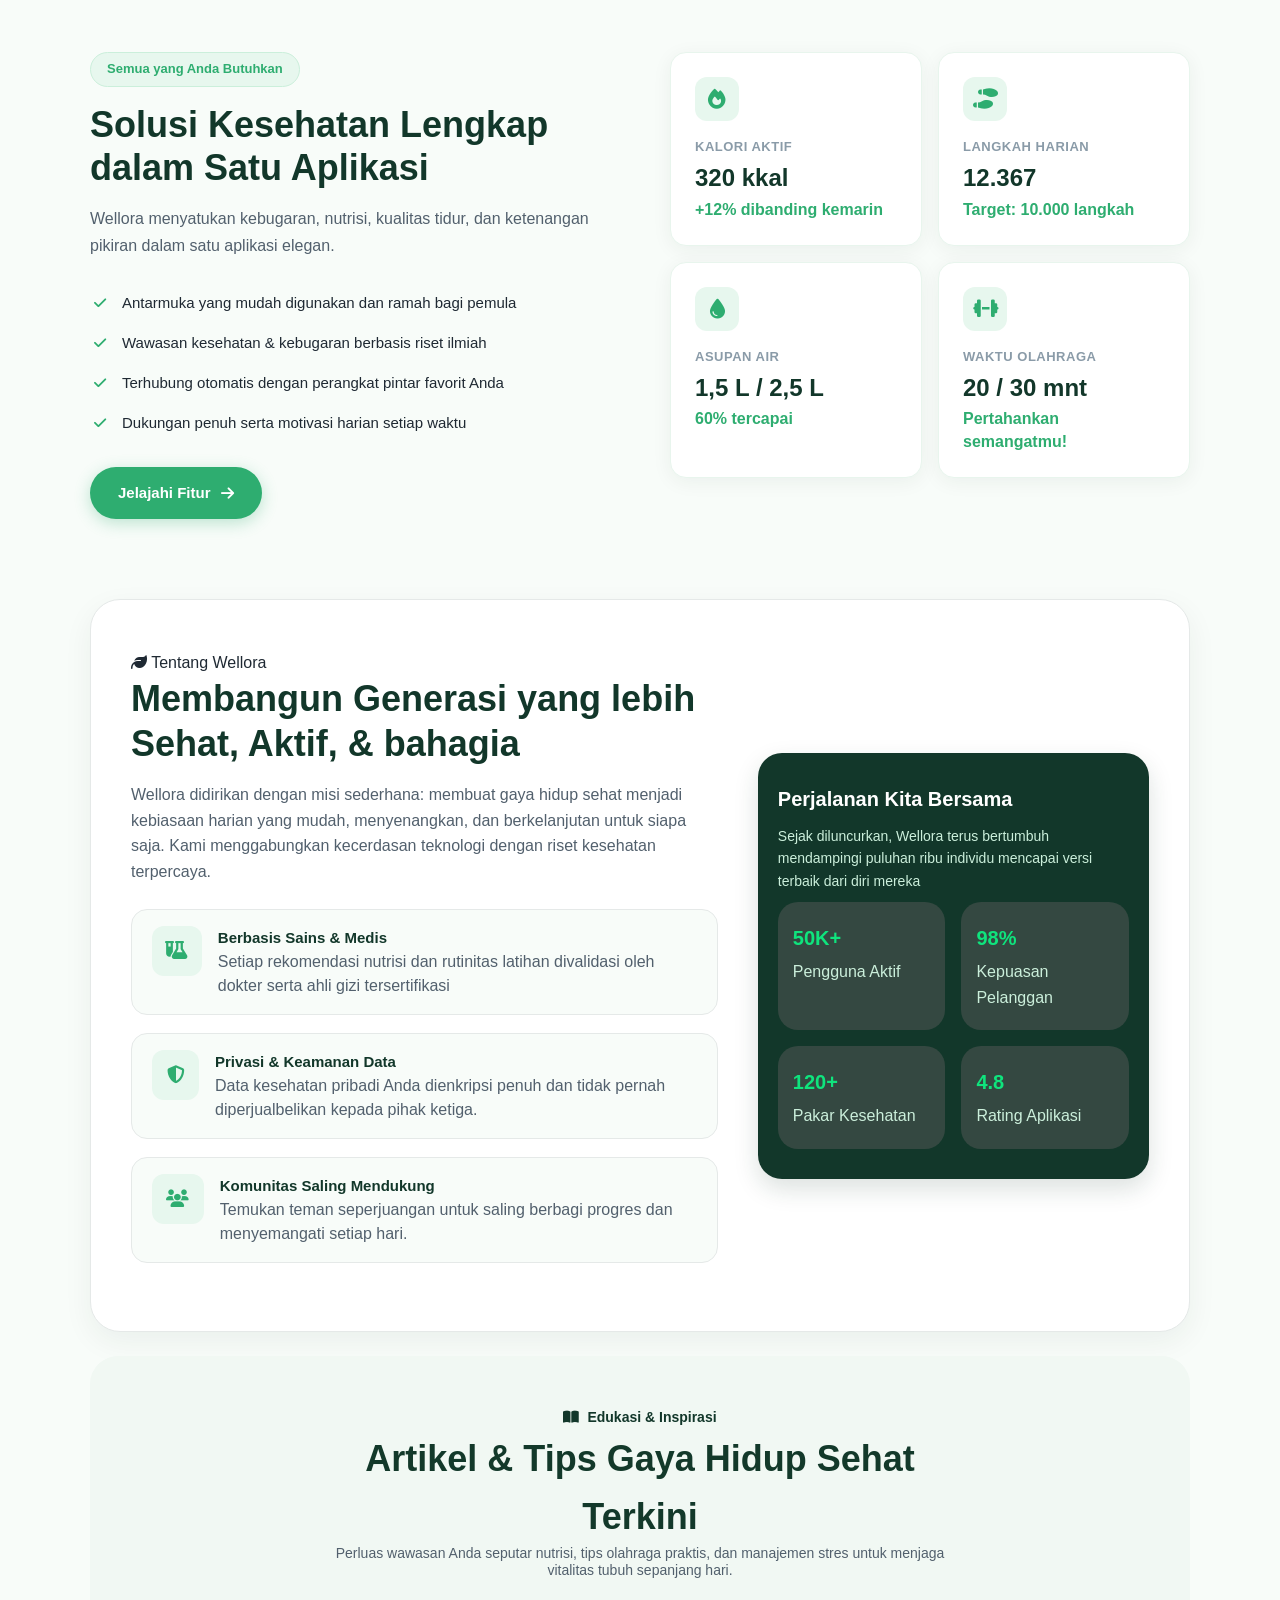
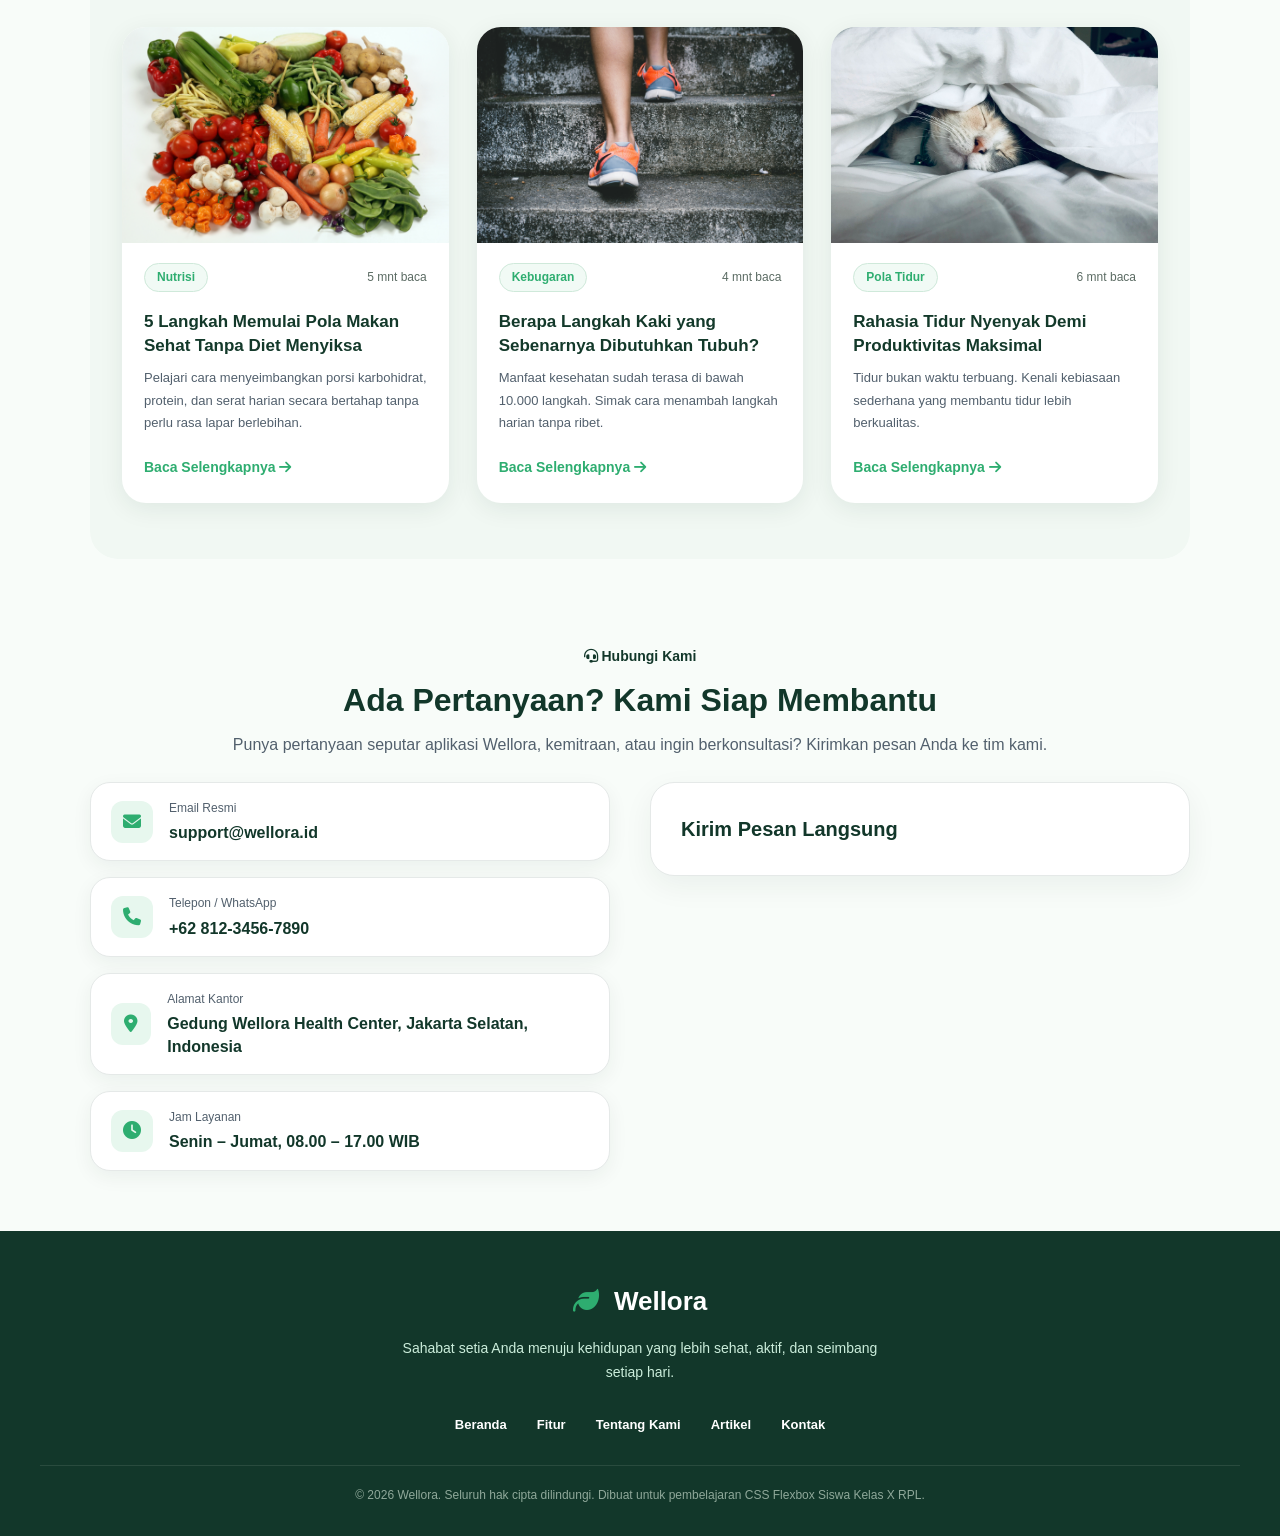
==== commit 70d9b52b: "penambahan banyaaakkkk" ====
--- a/index.html
+++ b/index.html
@@ -4,6 +4,7 @@
     <meta charset="UTF-8">
     <meta name="viewport" content="width=device-width, initial-scale=1.0">
     <title>Wellora</title>
+    <script src="script.js" defer></script>
     <link rel="shortcut icon" href="assets/logo wellora.png" type="image/x-icon">
     <link rel="stylesheet" href="style.css">
     <link rel="stylesheet" href="https://cdnjs.cloudflare.com/ajax/libs/font-awesome/6.7.2/css/all.min.css" />
@@ -257,46 +258,24 @@
   <div class="grid">
 
     <!-- KARTU 1 -->
-    <article class="card">
-      <img src="assets/sayur.jpg" alt="Aneka sayuran segar">
-      <div class="body">
-        <div class="meta">
-          <span class="chip">Nutrisi</span>
-          <span>5 mnt baca</span>
-        </div>
-        <h3>5 Langkah Memulai Pola Makan Sehat Tanpa Diet Menyiksa</h3>
-        <p>Pelajari cara menyeimbangkan porsi karbohidrat, protein, dan serat harian secara bertahap tanpa perlu rasa lapar berlebihan.</p>
-        <a class="more" href="artikel-1.html?id=0">Baca Selengkapnya <i class="fa-solid fa-arrow-right"></i></a>
-      </div>
-    </article>
-
-    <!-- KARTU 2 -->
-    <article class="card">
-      <img src="assets/tangga.jpg" alt="Kaki berlari menaiki tangga">
-      <div class="body">
-        <div class="meta">
-          <span class="chip">Kebugaran</span>
-          <span>4 mnt baca</span>
-        </div>
-        <h3>Berapa Langkah Kaki yang Sebenarnya Dibutuhkan Tubuh?</h3>
-        <p>Kupas tuntas mitos 10.000 langkah dan fakta ilmiah tentang kebutuhan gerak harian untuk menjaga kesehatan jantung dan stamina.</p>
-        <a class="more" href="artikel-2.html?id=1">Baca Selengkapnya <i class="fa-solid fa-arrow-right"></i></a>
-      </div>
-    </article>
-
-    <!-- KARTU 3 -->
-    <article class="card">
-      <img src="assets/tidur.jpg" alt="Kucing tidur di bawah selimut">
-      <div class="body">
-        <div class="meta">
-          <span class="chip">Pola Tidur</span>
-          <span>6 mnt baca</span>
-        </div>
-        <h3>Rahasia Tidur Nyenyak Demi Produktivitas Maksimal</h3>
-        <p>Kualitas tidur menentukan metabolisme tubuh. Terapkan 4 kebiasaan malam ini untuk bangun dengan energi penuh keesokan hari.</p>
-        <a class="more" href="artikel-3.html?id=2">Baca Selengkapnya <i class="fa-solid fa-arrow-right"></i></a>
-      </div>
-    </article>
+<main class="daftar-kartu" id="daftar-kartu"></main>
+
+<template id="template">
+  <a class="card">
+    <img class="gambar" src="" alt="">
+    <div class="body">
+      <div class="meta">
+        <span class="chip-kategori"></span>
+        <span class="waktu"></span>
+      </div>
+      <h3 class="judul"></h3>
+      <p class="deskripsi"></p>
+      <div class="more">Baca Selengkapnya <i class="fa-solid fa-arrow-right"></i></div>
+    </div>
+  </a>
+</template>
+
+
 
   </div>
 </section>
--- a/style.css
+++ b/style.css
@@ -747,8 +747,13 @@
 
 /* 3 kartu berjajar */
 .section-artikel .grid {
+  display: block;
+  width: 100%;
+}
+
+.section-artikel .daftar-kartu {
   display: grid;
-  grid-template-columns: repeat(3, 1fr);
+  grid-template-columns: repeat(3, minmax(0, 1fr));
   gap: 28px;
   width: 100%;
 }
@@ -758,6 +763,8 @@
   background: #ffffff;
   border-radius: 24px;
   overflow: hidden;
+  color: inherit;
+  text-decoration: none;
   box-shadow: 0 6px 24px rgba(19, 57, 42, 0.08);
   display: flex;
   flex-direction: column;
@@ -795,7 +802,8 @@
   font-size: 12px;
   color: #5b6b63;
 }
-.section-artikel .chip {
+.section-artikel .chip,
+.section-artikel .chip-kategori {
   color: var(--warna-button);
   background: #f1faf5;
   border: 1px solid #cfe9da;
@@ -808,6 +816,7 @@
   font-size: 17px;
   line-height: 1.4;
   margin: 18px 0 10px;
+  font-weight: 700;
 }
 .section-artikel .card p {
   font-size: 13px;
@@ -823,9 +832,6 @@
   font-weight: 700;
   font-size: 14px;
   text-decoration: none;
-}
-.section-artikel .more:hover {
-  text-decoration: underline;
 }
 
 /* ===== Halaman Artikel ===== */
@@ -960,8 +966,12 @@
   color: #14432f;
 }
 
-.share-label i { color: #2fa36b; }
-.share-buttons { display: flex; gap: 10px; }
+.share-label i { color: #2fa36b;
+}
+
+.share-buttons { display: flex; gap: 10px; 
+}
+
 .share-btn {
   width: 36px;
   height: 36px;
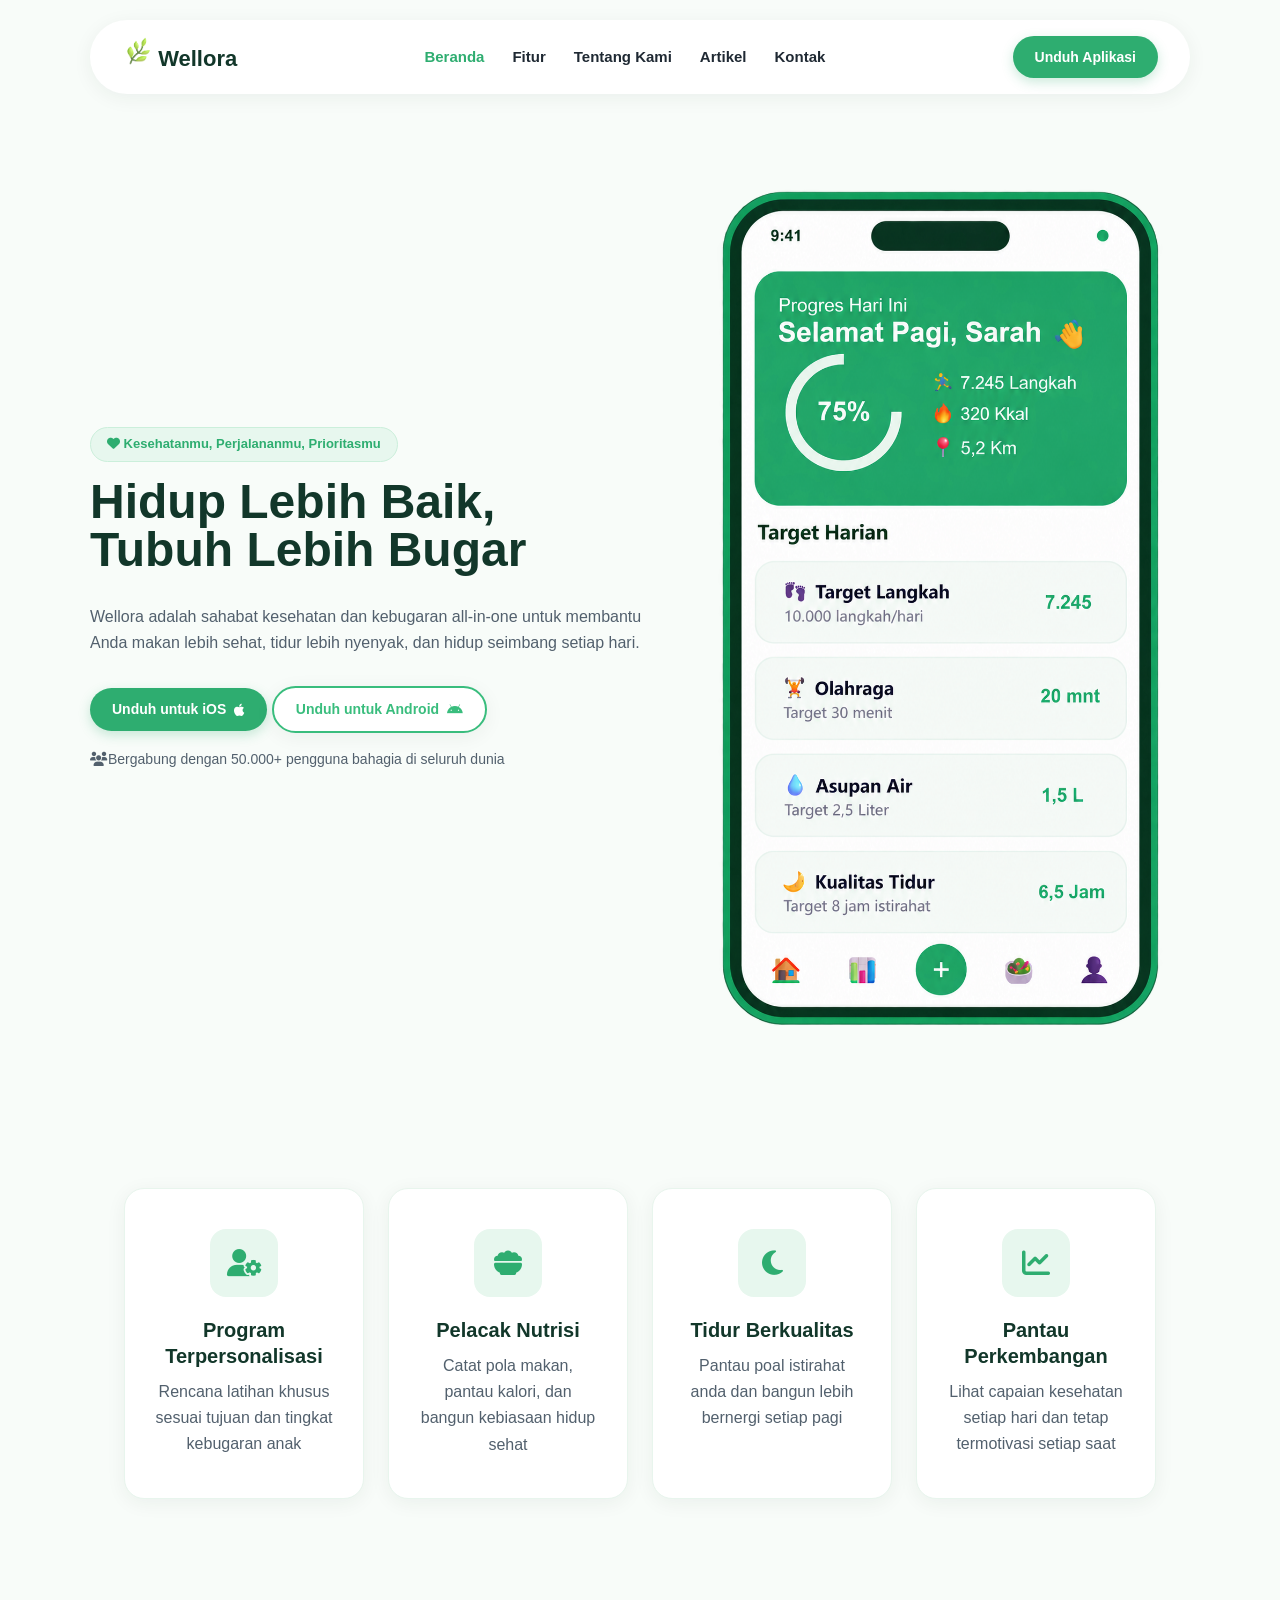
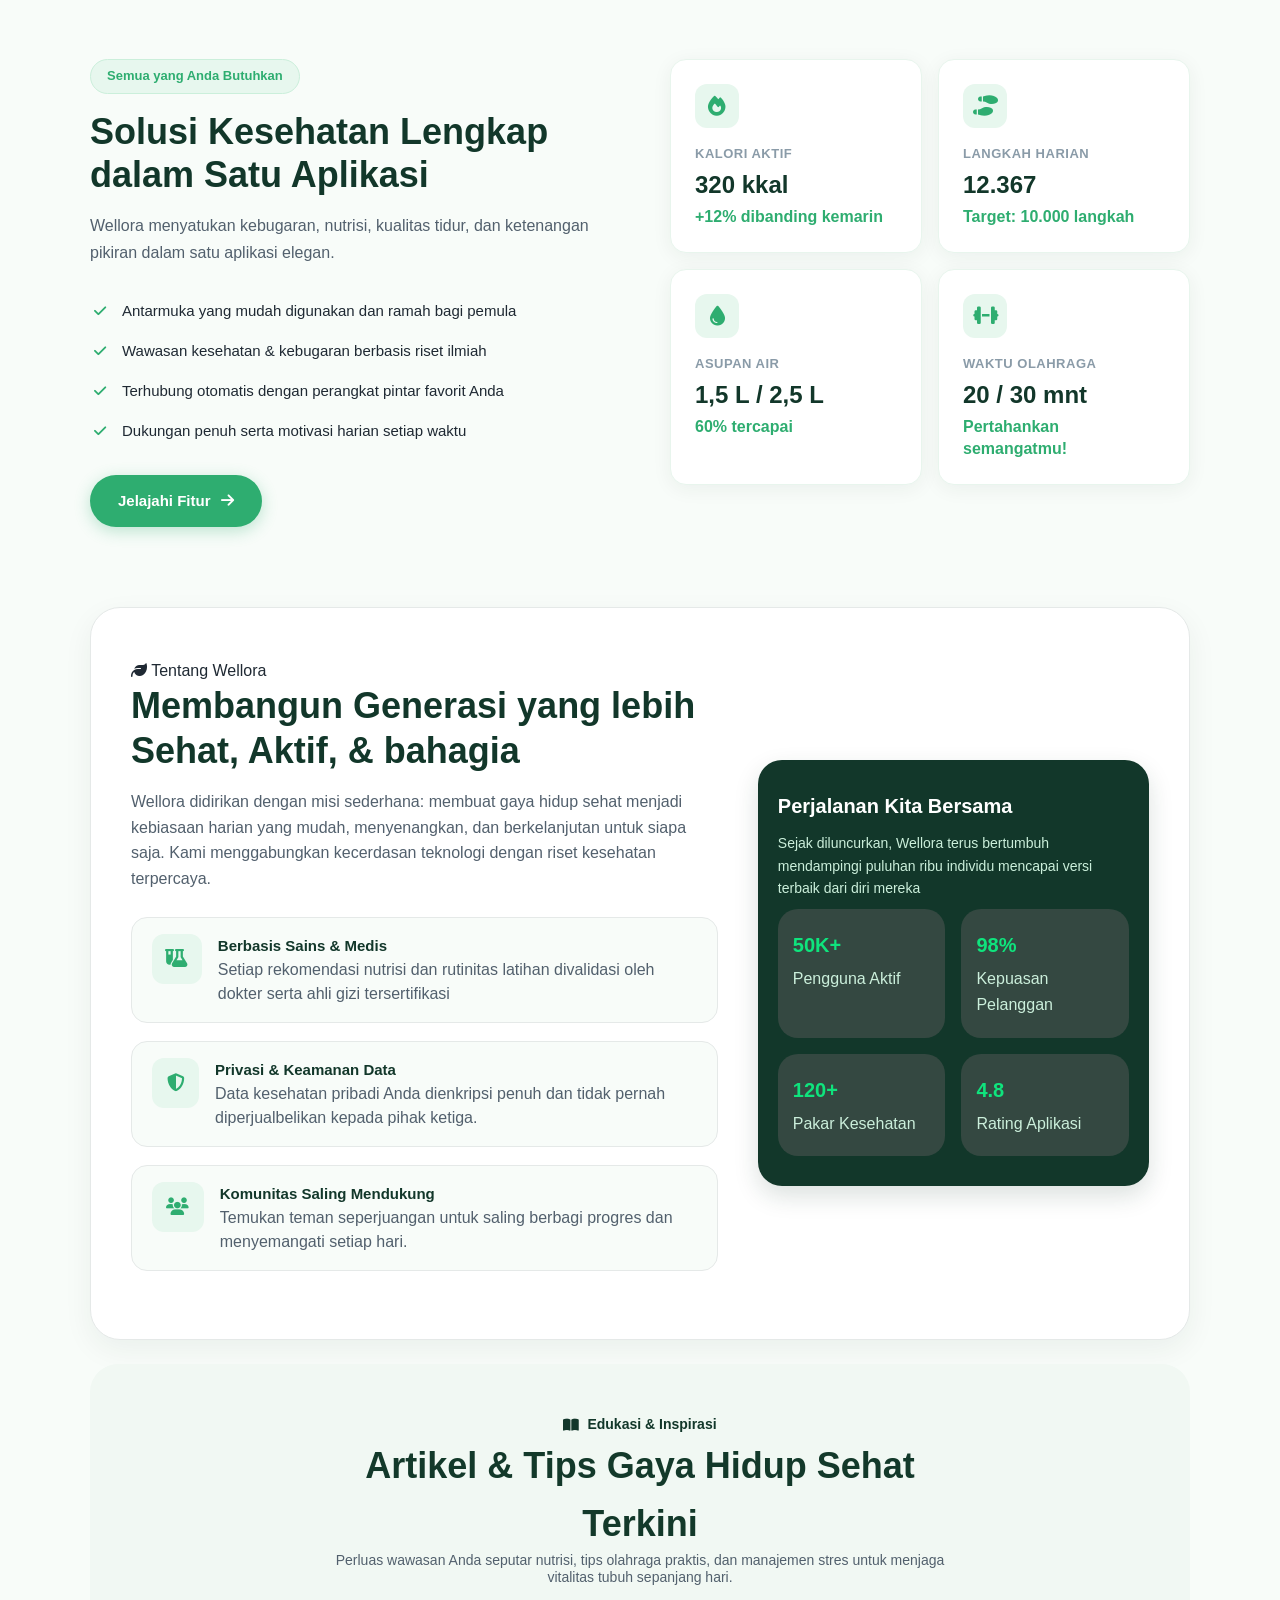
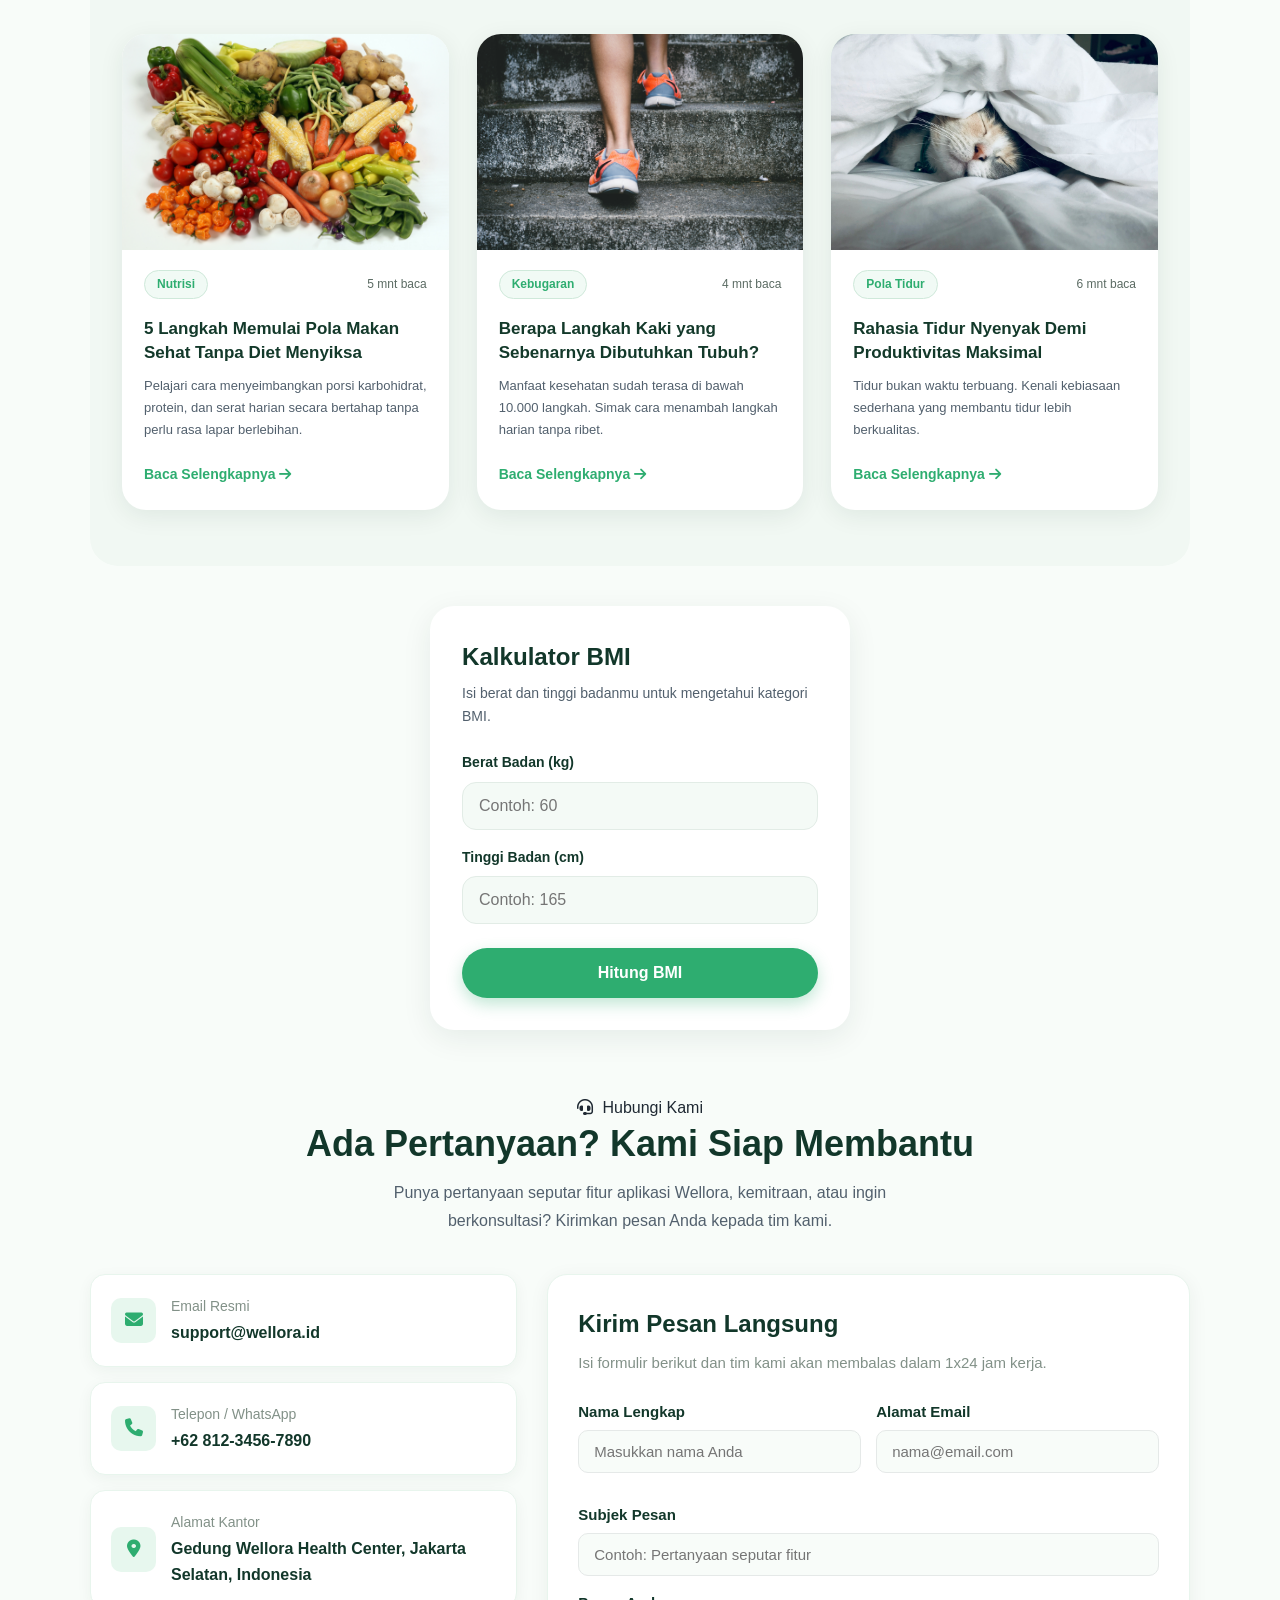
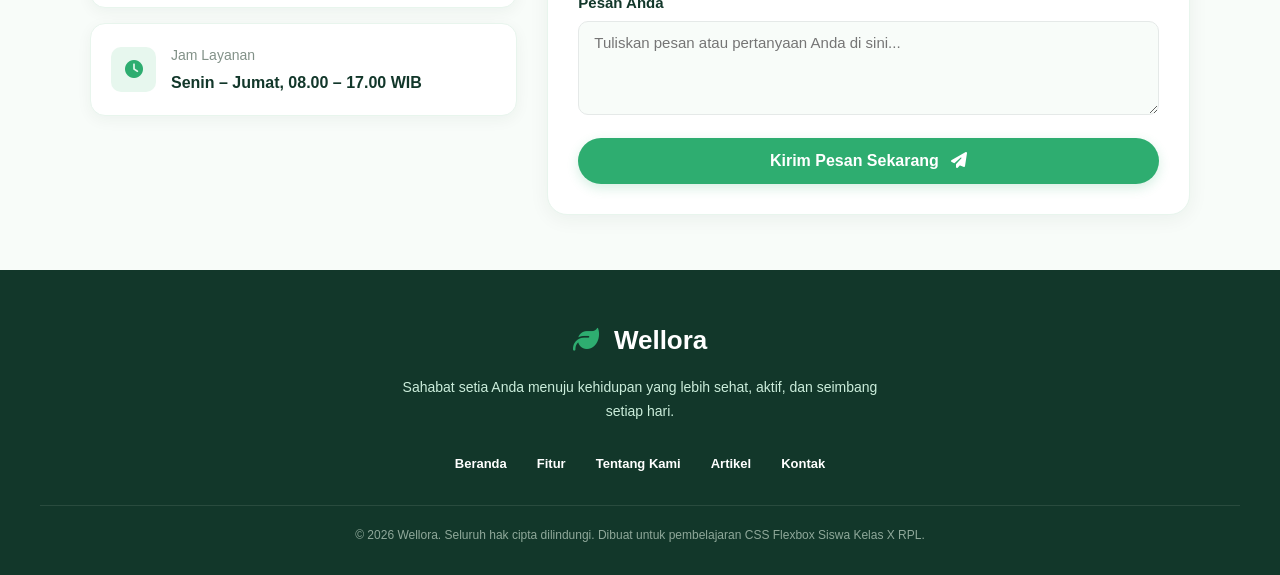
==== commit 87b0ca49: "penambahan banyak banget itu dia" ====
--- a/index.html
+++ b/index.html
@@ -99,6 +99,7 @@
           <h3 class="feature-title">Pantau Perkembangan</h3>
           <p class="feature-desc">Lihat capaian kesehatan setiap hari dan tetap termotivasi setiap saat</p>
         </div>
+      </div>
     </section>
       <section class="solution">
         <div class="solution-container">
@@ -280,60 +281,119 @@
   </div>
 </section>
 
-<section class="call" id="kontak">
-  <div class="call-header">
-    <span class="call-badge">
-      <i class="fa-solid fa-headset"></i> Hubungi Kami
-    </span>
-    <h2 class="call-title">Ada Pertanyaan? Kami Siap Membantu</h2>
-    <p class="call-desc">
-      Punya pertanyaan seputar aplikasi Wellora, kemitraan, atau ingin berkonsultasi? Kirimkan pesan Anda ke tim kami.
-    </p>
+
+    <!-- KALKULATOR BMI (di bawah berita) -->
+<section class="bmi">
+  <h2>Kalkulator BMI</h2>
+  <p class="sub">Isi berat dan tinggi badanmu untuk mengetahui kategori BMI.</p>
+
+  <div class="field">
+    <label for="berat">Berat Badan (kg)</label>
+    <input type="number" id="berat" placeholder="Contoh: 60">
   </div>
 
-  <div class="call-wrapper">
-
-    <div class="call-kiri">
-      <div class="call-item-card">
-        <div class="call-icon"><i class="fa-solid fa-envelope"></i></div>
-        <div class="call-text">
-          <div class="call-title-card">Email Resmi</div>
-          <div class="call-desc-card">support@wellora.id</div>
-        </div>
-      </div>
-
-      <div class="call-item-card">
-        <div class="call-icon"><i class="fa-solid fa-phone"></i></div>
-        <div class="call-text">
-          <div class="call-title-card">Telepon / WhatsApp</div>
-          <div class="call-desc-card">+62 812-3456-7890</div>
-        </div>
-      </div>
-
-      <div class="call-item-card">
-        <div class="call-icon"><i class="fa-solid fa-location-dot"></i></div>
-        <div class="call-text">
-          <div class="call-title-card">Alamat Kantor</div>
-          <div class="call-desc-card">Gedung Wellora Health Center, Jakarta Selatan, Indonesia</div>
-        </div>
-      </div>
-
-      <div class="call-item-card">
-        <div class="call-icon"><i class="fa-solid fa-clock"></i></div>
-        <div class="call-text">
-          <div class="call-title-card">Jam Layanan</div>
-          <div class="call-desc-card">Senin – Jumat, 08.00 – 17.00 WIB</div>
-        </div>
-      </div>
-    </div>
-    <!-- .call-kiri DITUTUP di atas, sebelum .call-kanan -->
-
-    <div class="call-kanan">
-      <h3 class="call-form-title">Kirim Pesan Langsung</h3>
-    </div>
-
+  <div class="field">
+    <label for="tinggi">Tinggi Badan (cm)</label>
+    <input type="number" id="tinggi" placeholder="Contoh: 165">
   </div>
+
+  <button id="tombol">Hitung BMI</button>
+  <p id="hasil"></p>
 </section>
+
+
+<!-- CONTACT SECTION -->
+    <section class="contact" id="kontak">
+      <div class="contact-header">
+        <span class="contact-badge">
+          <i class="fa-solid fa-headset"></i> Hubungi Kami
+        </span>
+        <h2 class="contact-title">Ada Pertanyaan? Kami Siap Membantu</h2>
+        <p class="contact-desc">
+          Punya pertanyaan seputar fitur aplikasi Wellora, kemitraan, atau ingin berkonsultasi? 
+          Kirimkan pesan Anda kepada tim kami.
+        </p>
+      </div>
+
+      <div class="contact-container">
+        <!-- Info Kontak -->
+        <div class="contact-info">
+          <div class="info-card">
+            <div class="info-icon">
+              <i class="fa-solid fa-envelope"></i>
+            </div>
+            <div class="info-text">
+              <p class="info-label">Email Resmi</p>
+              <p class="info-value">support@wellora.id</p>
+            </div>
+          </div>
+
+          <div class="info-card">
+            <div class="info-icon">
+              <i class="fa-solid fa-phone"></i>
+            </div>
+            <div class="info-text">
+              <p class="info-label">Telepon / WhatsApp</p>
+              <p class="info-value">+62 812-3456-7890</p>
+            </div>
+          </div>
+
+          <div class="info-card">
+            <div class="info-icon">
+              <i class="fa-solid fa-location-dot"></i>
+            </div>
+            <div class="info-text">
+              <p class="info-label">Alamat Kantor</p>
+              <p class="info-value">Gedung Wellora Health Center, Jakarta Selatan, Indonesia</p>
+            </div>
+          </div>
+
+          <div class="info-card">
+            <div class="info-icon">
+              <i class="fa-solid fa-clock"></i>
+            </div>
+            <div class="info-text">
+              <p class="info-label">Jam Layanan</p>
+              <p class="info-value">Senin – Jumat, 08.00 – 17.00 WIB</p>
+            </div>
+          </div>
+        </div>
+
+        <!-- Form Kontak -->
+        <div class="contact-form">
+          <h3 class="form-title">Kirim Pesan Langsung</h3>
+          <p class="form-desc">Isi formulir berikut dan tim kami akan membalas dalam 1x24 jam kerja.</p>
+
+          <form>
+            <div class="form-row">
+              <div class="form-group">
+                <label>Nama Lengkap</label>
+                <input type="text" placeholder="Masukkan nama Anda">
+              </div>
+              <div class="form-group"> 
+                <label>Alamat Email</label>
+                <input type="email" placeholder="nama@email.com">
+              </div>
+            </div>
+
+            <div class="form-group">
+              <label>Subjek Pesan</label>
+              <input type="text" placeholder="Contoh: Pertanyaan seputar fitur">
+            </div>
+
+            <div class="form-group">
+              <label>Pesan Anda</label>
+              <textarea rows="4" placeholder="Tuliskan pesan atau pertanyaan Anda di sini..."></textarea>
+            </div>
+
+            <button type="submit" class="btn-kirim">
+              Kirim Pesan Sekarang <i class="fa-solid fa-paper-plane"></i>
+            </button>
+          </form>
+        </div>
+      </div>
+    </section>
+
 <!-- FOOTER -->
     <footer class="footer">
       <div class="footer-logo">
--- a/style.css
+++ b/style.css
@@ -211,10 +211,10 @@
 }
 
 .feature-card {
-  flex: 0 1 220px;
+  flex: 0 1 240px;
   background: white;
   border-radius: 20px;
-  padding: 32px 24px;
+  padding: 40px 28px;
   text-align: center;
   box-shadow: 0 4px 20px rgba(18, 55, 42, 0.06);
   border: 1px solid #E8F5ED;
@@ -228,8 +228,8 @@
 }
 
 .feature-icon {
-  width: 56px;
-  height: 56px;
+  width: 68px;
+  height: 68px;
   border-radius: 16px;
   background: #E7F7EE;
   display: flex;
@@ -237,13 +237,13 @@
   justify-content: center;
   margin: 0 auto 20px;
   color: var(--warna-button);
-  font-size: 24px;
+  font-size: 28px;
   transition: all 0.3s ease;
 }
 
 
 .feature-title {
-  font-size: 18px;
+  font-size: 20px;
   font-weight: 700;
   color: var(--warna-text-utama);
   margin-bottom: 10px;
@@ -545,104 +545,177 @@
   margin-top: 5px;
 }
 
-.call {
-  padding: 60px 20px;
-  background-color: #F8FCF9;
-}
-
-.call-kiri {
-  display: flex;
-  flex-direction: column;
-  gap: 16px;
-  max-width: 520px;
-  margin: 0 auto;
-}
-
-.call-header {
-  text-align: center;
-  margin-bottom: 24px;
-}
-
-.call-badge {
-  font-size: 14px;
-  color: var(--warna-text-utama);
-  font-weight: 700;
-}
-
-.call-title {
-  font-size: 32px;
-  font-weight: 800;
-  color: var(--warna-text-utama);
-  line-height: 1.25;
-  margin: 12px 0;
-}
-
-.call-desc {
-  font-size: var(--size-text-deskripsi);
-  color: var(--warna-deskripsi);
-  line-height: 1.6;
-}
-
-.call-item-card {
-  display: flex;
-  align-items: center;
-  gap: 16px;
-  background-color: white;
-  padding: 16px 20px; 
-  border-radius: 20px;
-  border: 1px solid #E5E9E8;
-  box-shadow: 0 6px 20px rgba(18, 55, 42, 0.06);
-}
-
-.call-icon {
-  width: 42px;
-  height: 42px;
-  display: flex;
-  align-items: center;
-  justify-content: center;
-  border-radius: 12px;
-  font-size: 18px;
-  color: var(--warna-button);
-  background-color: #E7F7EE;
-}
-
-.call-title-card {
-  font-size: 12px;
-  color: var(--warna-deskripsi);
-  margin-bottom: 4px;
-}
-
-.call-desc-card {
-  font-size: var(--size-text-deskripsi);
-  font-weight: 700;
-  color: var(--warna-text-utama);
-  line-height: 1.4;
-}
-
-.call-wrapper {
-  display: flex;
-  flex-direction: row;
-  align-items: flex-start;
-  gap: 40px;
+/* ==================== CONTACT SECTION ==================== */
+.contact {
+  width: 90%;
   max-width: 1100px;
   margin: 0 auto;
-}
-
-.call-kanan {
-  flex: 1.2;
-  min-width: 0;
+  padding: 25px 0 55px;
+}
+
+.contact-header {
+  text-align: center;
+  margin-bottom: 40px;
+}
+
+.contact-badge i {
+  margin-right: 5px;
+}
+
+.contact-title {
+  color: var(--warna-text-utama);
+  font-size: 36px;
+  font-weight: 800;
+  margin-bottom: 12px;
+  line-height: 1.3;
+}
+
+.contact-desc {
+  color: #52606d;
+  font-size: 16px;
+  line-height: 1.7;
+  max-width: 600px;
+  margin: 0 auto;
+}
+
+.contact-container {
+  display: flex;
+  gap: 30px;
+  align-items: flex-start;
+}
+
+/* Info Kontak - Kolom Kiri */
+.contact-info {
+  width: 40%;
+  display: flex;
+  flex-direction: column;
+  gap: 15px;
+}
+
+.info-card {
+  display: flex;
+  align-items: center;
+  gap: 15px;
+  padding: 20px;
+  background-color: white;
+  border-radius: 15px;
+  box-shadow: 0 4px 15px rgba(18, 55, 42, 0.05);
+  border: 1px solid #e8f5ed;
+}
+
+.info-icon {
+  width: 45px;
+  height: 45px;
+  background-color: #e7f7ee;
+  border-radius: 10px;
+  display: flex;
+  align-items: center;
+  justify-content: center;
+  color: var(--warna-button);
+  font-size: 18px;
+  flex-shrink: 0;
+}
+
+.info-text {
+  flex: 1;
+}
+
+.info-label {
+  color: #829188;
+  font-size: 14px;
+  margin-bottom: 3px;
+}
+
+.info-value {
+  color: var(--warna-text-utama);
+  font-size: 16px;
+  font-weight: 700;
+}
+
+/* Form Kontak - Kolom Kanan */
+.contact-form {
+  width: 60%;
   padding: 30px;
   background-color: white;
-  border-radius: 24px;
-  border: 1px solid #E5E9E8;
-  box-shadow: 0 10px 30px rgba(18, 55, 42, 0.06);
-}
-
-.call-form-title {
-  font-size: 20px;
+  border-radius: 20px;
+  box-shadow: 0 4px 20px rgba(18, 55, 42, 0.06);
+  border: 1px solid #e8f5ed;
+}
+
+.form-title {
+  color: var(--warna-text-utama);
+  font-size: 24px;
   font-weight: 800;
-  color: var(--warna-text-utama);
-  margin: 0;
+  margin-bottom: 8px;
+}
+
+.form-desc {
+  color: #829188;
+  font-size: 15px;
+  margin-bottom: 25px;
+}
+
+.form-row {
+  display: flex;
+  gap: 15px;
+  margin-bottom: 15px;
+}
+
+.form-group {
+  flex: 1;
+  margin-bottom: 15px;
+}
+
+.form-group label {
+  display: block;
+  color: var(--warna-text-utama);
+  font-size: 15px;
+  font-weight: 700;
+  margin-bottom: 6px;
+}
+
+.form-group input,
+.form-group textarea {
+  width: 100%;
+  padding: 12px 15px;
+  border: 1px solid #e5e9e8;
+  border-radius: 10px;
+  font-size: 15px;
+  font-family: "Segoe UI", Tahoma, Geneva, Verdana, sans-serif;
+  background-color: #f8fcf9;
+  outline: none;
+}
+
+.form-group input:focus,
+.form-group textarea:focus {
+  border-color: var(--warna-button);
+}
+
+.form-group textarea {
+  resize: vertical;
+}
+
+.btn-kirim {
+  width: 100%;
+  padding: 14px;
+  background-color: var(--warna-button);
+  color: white;
+  border: none;
+  border-radius: 25px;
+  font-size: 16px;
+  font-weight: 700;
+  cursor: pointer;
+  box-shadow: 0 4px 12px rgba(46, 173, 112, 0.2);
+  transition: background-color 0.2s ease, transform 0.2s ease;
+}
+
+.btn-kirim i {
+  margin-left: 8px;
+}
+
+.btn-kirim:hover {
+  background-color: #248c5a;
+  transform: translateY(-2px);
 }
 
 /* ==================== FOOTER ==================== */
@@ -993,4 +1066,95 @@
 .related {
   max-width: 832px;
   margin: 70px auto 40px;
+}
+
+/* kalkulator BMI */
+
+.bmi {
+  max-width: 420px;
+  margin: 40px auto;
+  padding: 32px;
+  background: #fff;
+  border-radius: 24px;
+  box-shadow: 0 8px 30px rgba(18, 55, 42, 0.08);
+  font-family: sans-serif;
+}
+
+.bmi h2 {
+  margin: 0 0 6px;
+  font-size: calc(var(--size-judul) * 0.67); /* sekitar 24px */
+  color: var(--warna-text-utama);
+}
+
+.bmi .sub {
+  margin: 0 0 24px;
+  font-size: 14px;
+  color: var(--warna-deskripsi);
+}
+
+.bmi .field {
+  margin-bottom: 16px;
+}
+
+.bmi label {
+  display: block;
+  margin-bottom: 8px;
+  font-size: 14px;
+  font-weight: 700;
+  color: var(--warna-text-utama);
+}
+
+.bmi input {
+  width: 100%;
+  box-sizing: border-box;
+  padding: 14px 16px;
+  background: #f4faf6;
+  border: 1px solid #e2ece6;
+  border-radius: 14px;
+  font-size: var(--size-text-deskripsi);
+  color: var(--warna-text-utama);
+  outline: none;
+  transition: border-color 0.2s, box-shadow 0.2s;
+}
+
+.bmi input:focus {
+  border-color: var(--warna-button);
+  box-shadow: 0 0 0 3px rgba(46, 173, 112, 0.15);
+}
+
+.bmi button {
+  width: 100%;
+  margin-top: 8px;
+  padding: 16px;
+  background: var(--warna-button);
+  color: #fff;
+  font-size: var(--size-text-deskripsi);
+  font-weight: 700;
+  border: 0;
+  border-radius: 999px;
+  box-shadow: 0 6px 16px rgba(46, 173, 112, 0.3);
+  cursor: pointer;
+  transition: filter 0.2s, transform 0.1s;
+}
+
+.bmi button:hover {
+  filter: brightness(0.92);
+}
+
+.bmi button:active {
+  transform: scale(0.98);
+}
+
+.bmi #hasil {
+  margin: 20px 0 0;
+  padding: 14px;
+  text-align: center;
+  font-weight: 700;
+  color: var(--warna-text-utama);
+  background: #f4faf6;
+  border-radius: 14px;
+}
+
+.bmi #hasil:empty {
+  display: none;
 }
